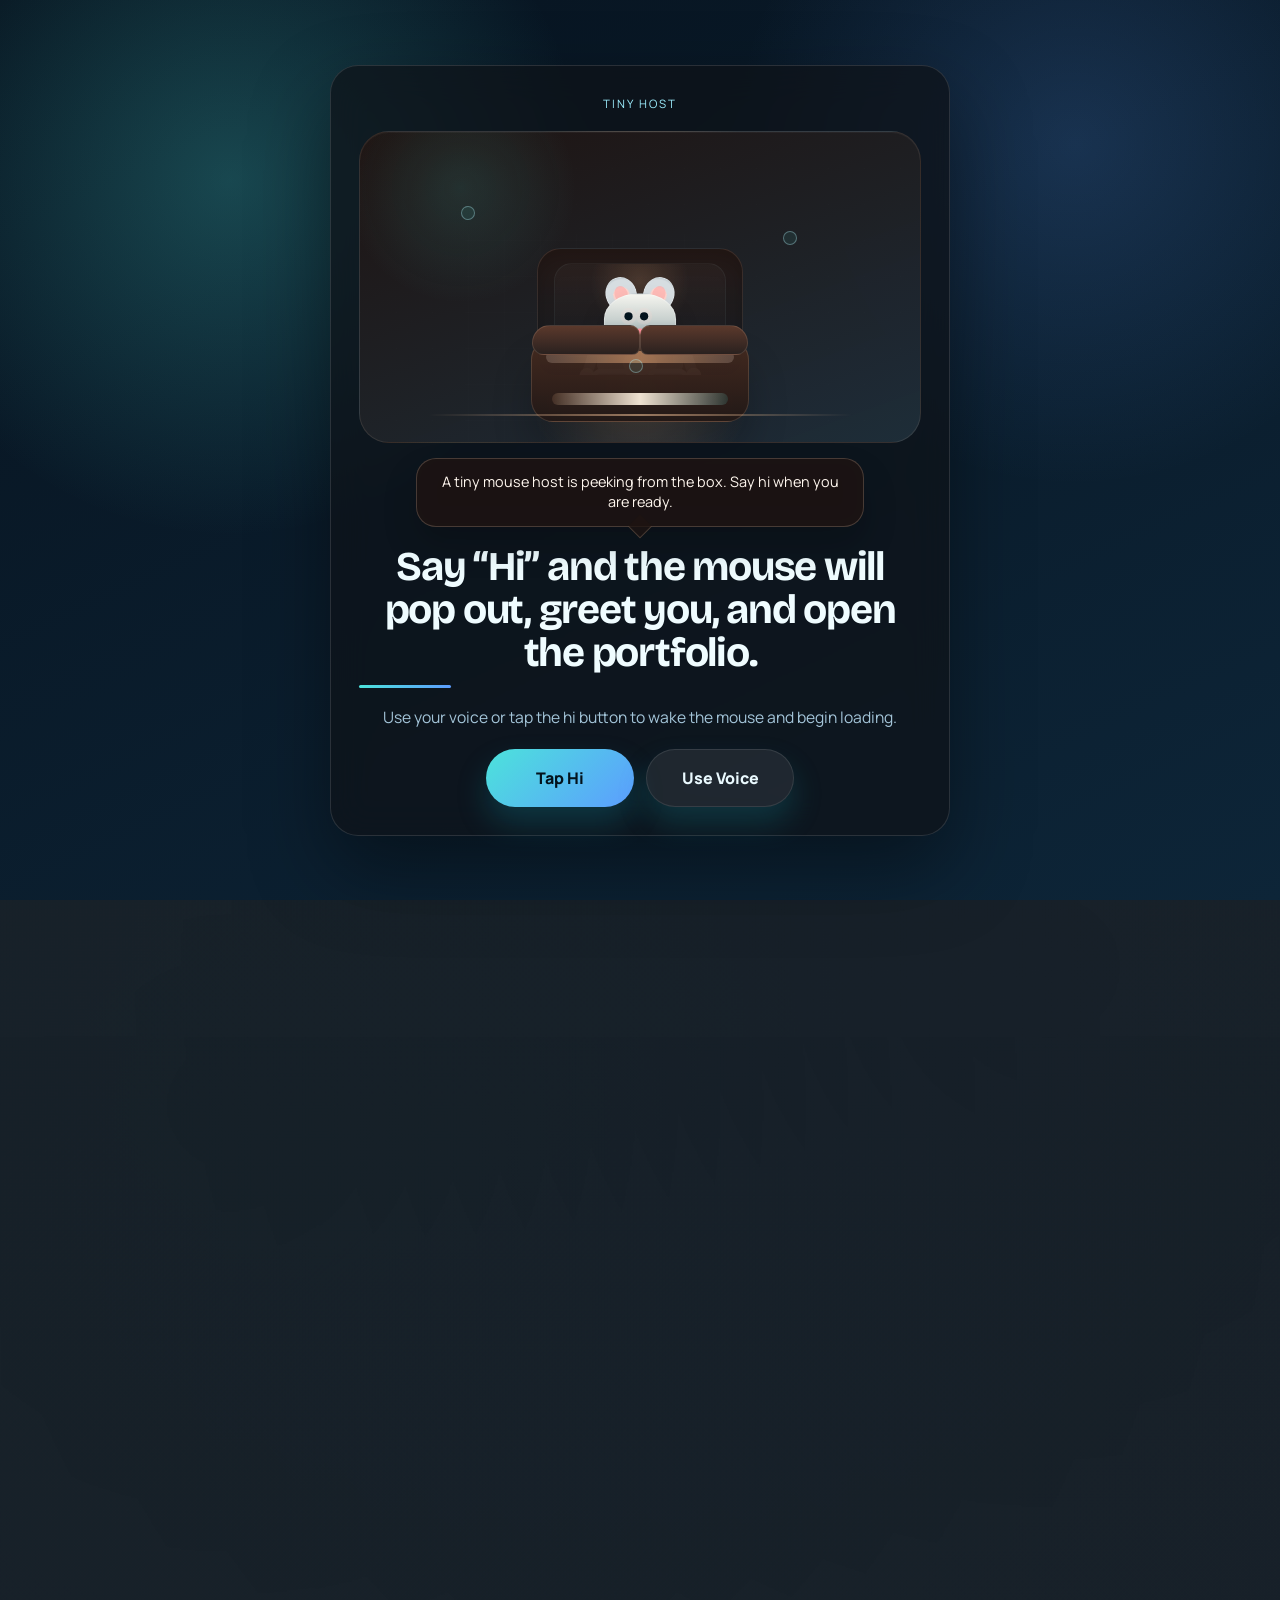
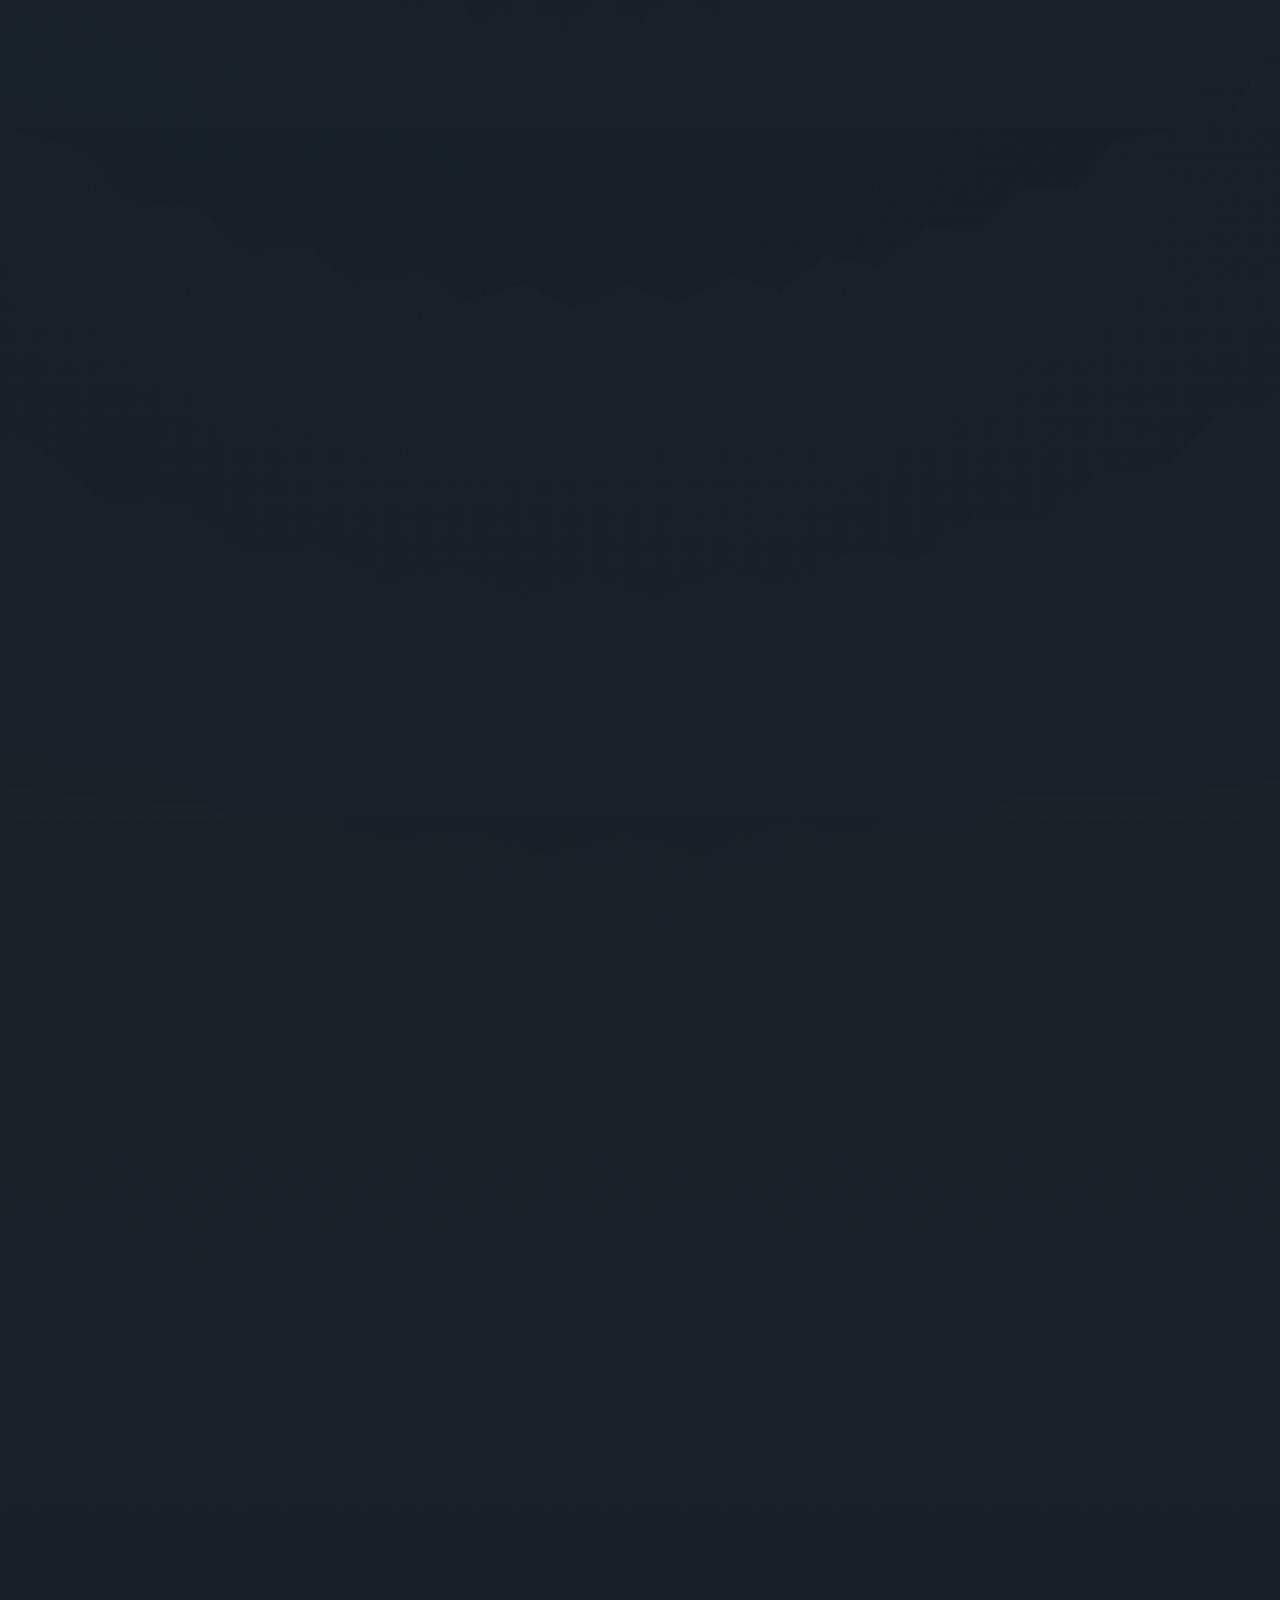
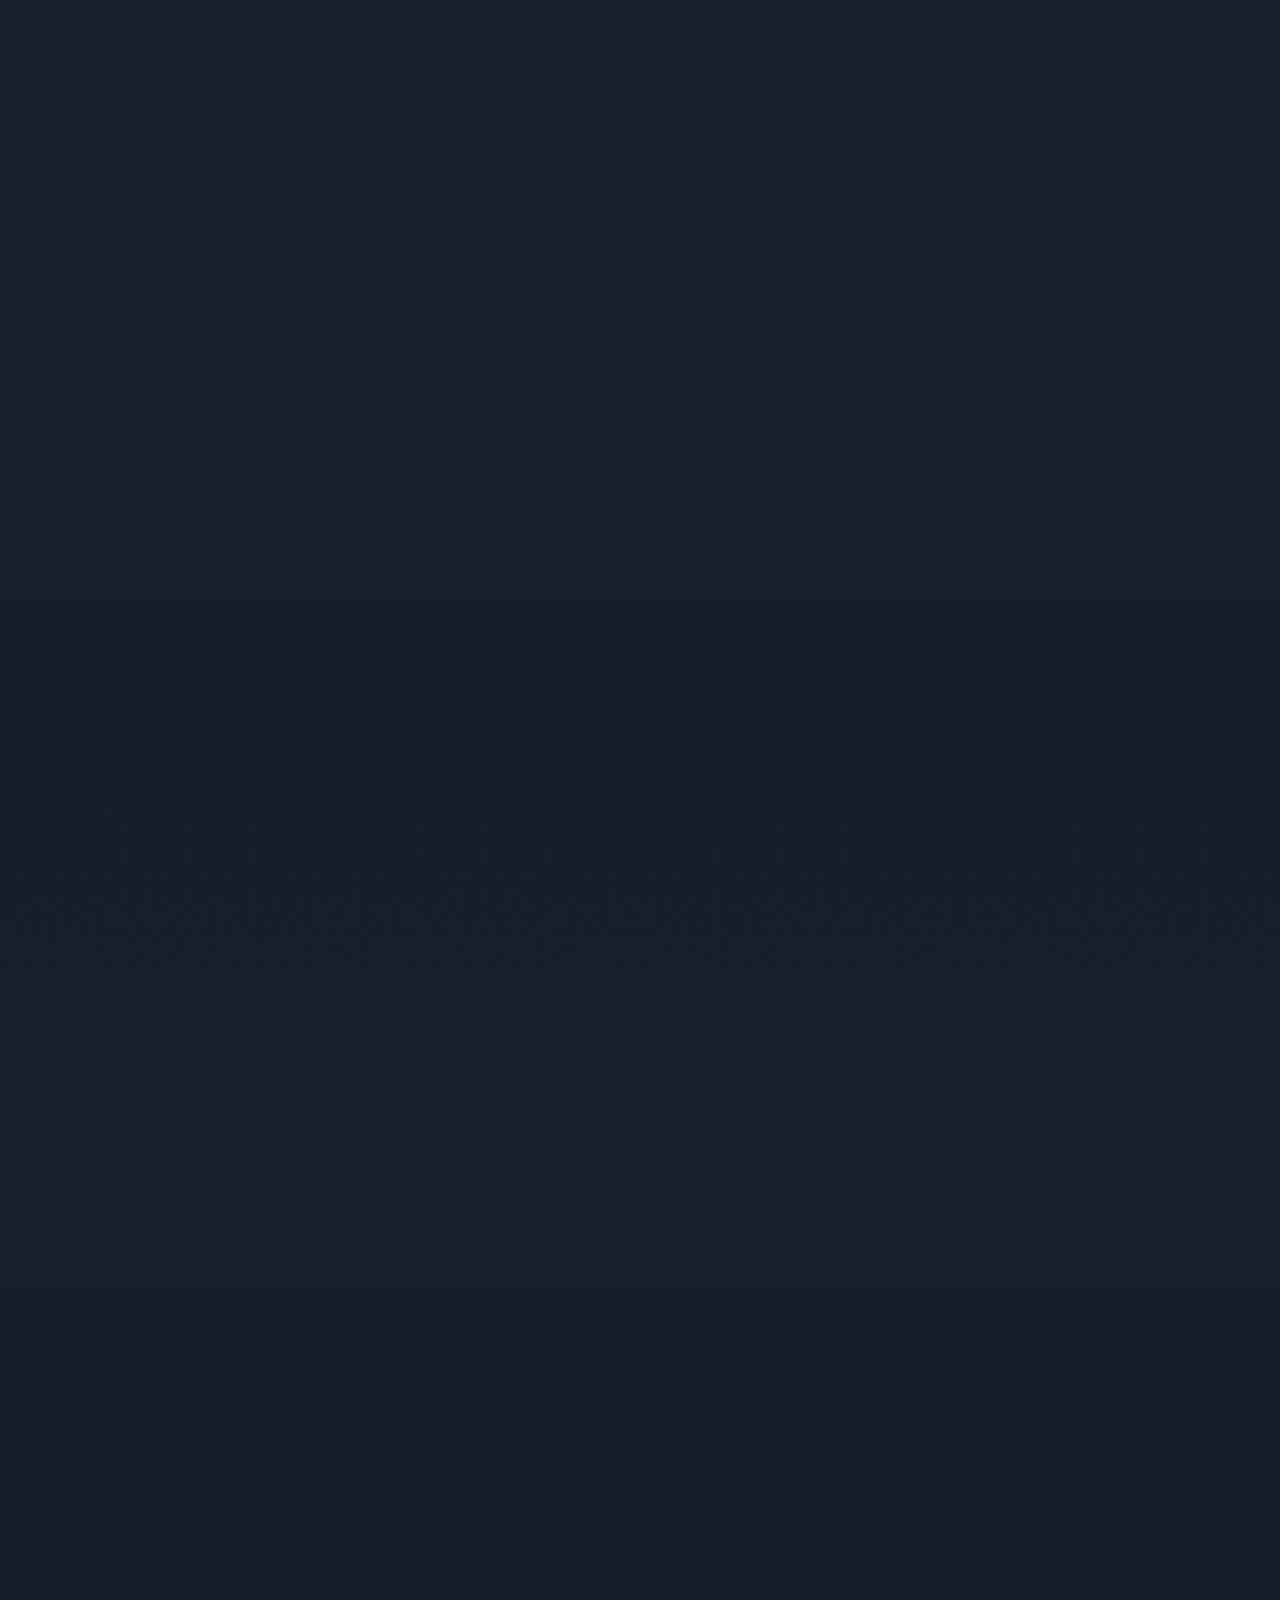
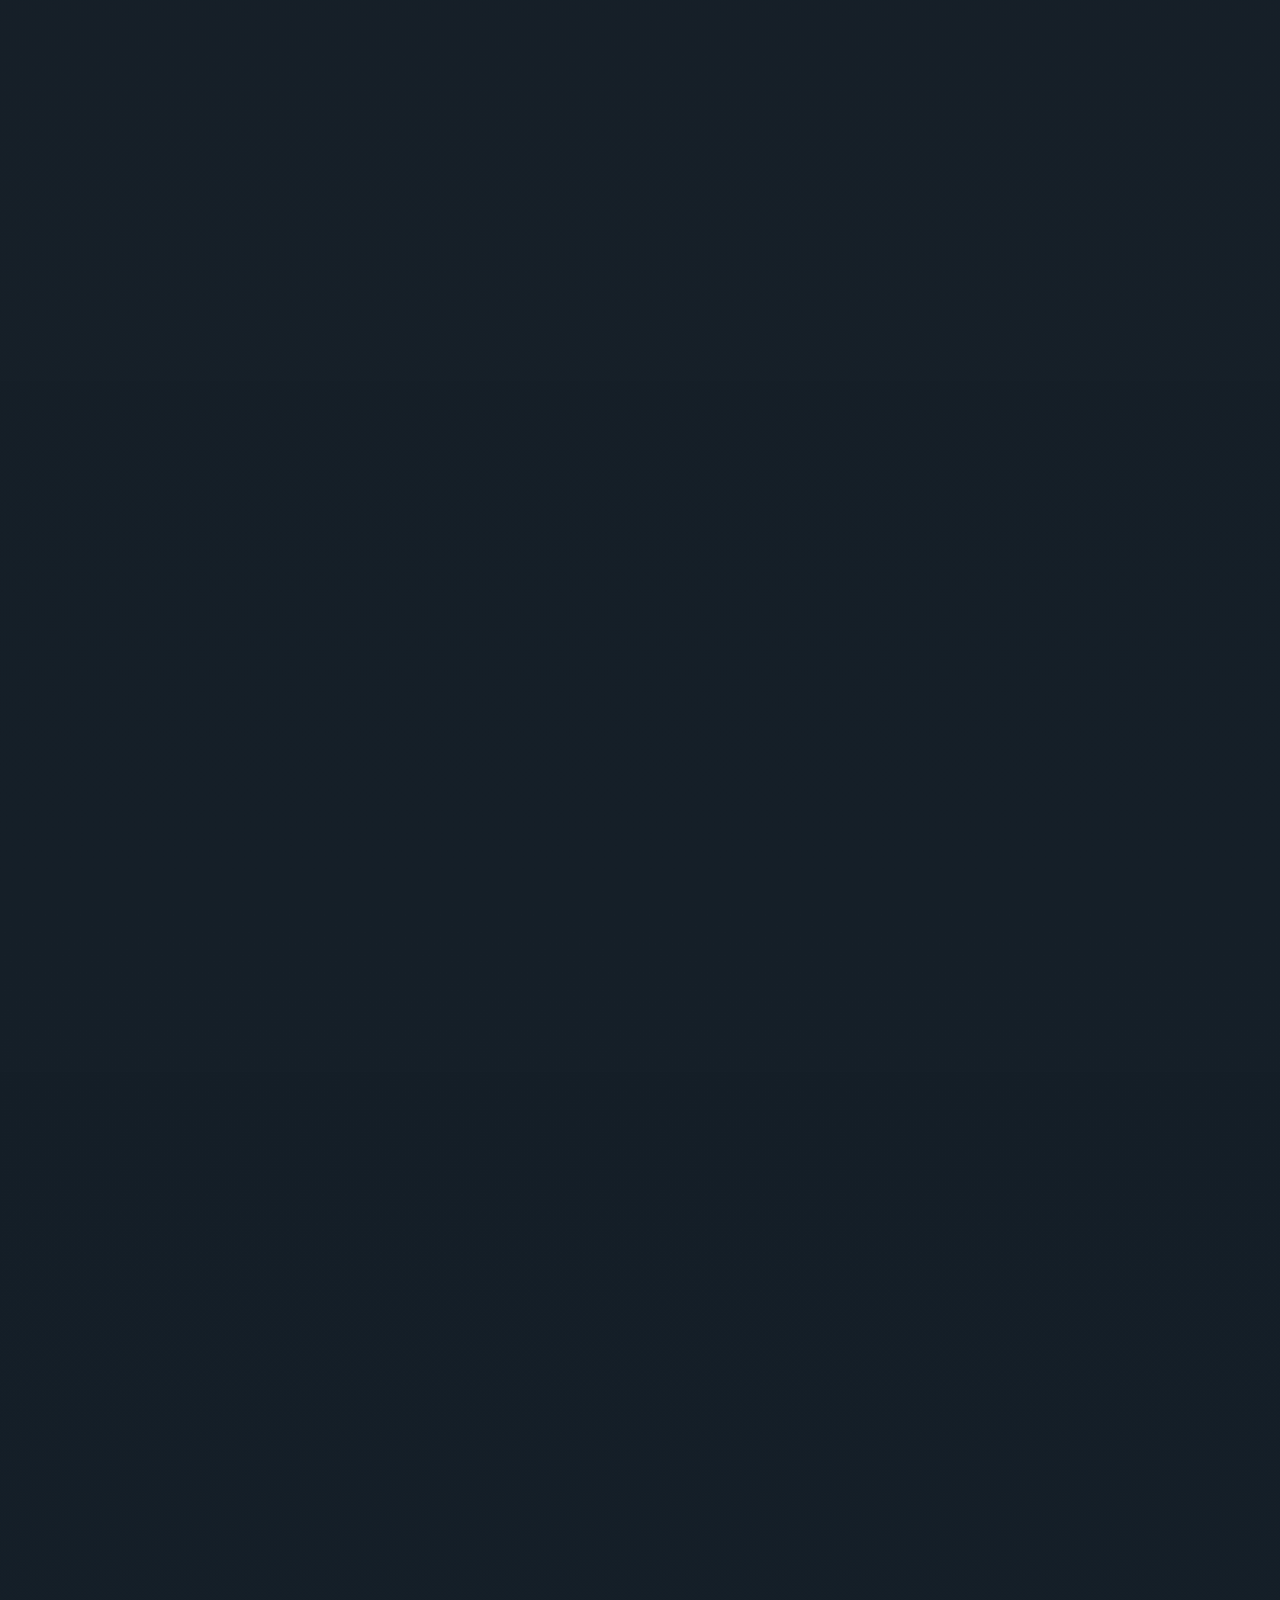
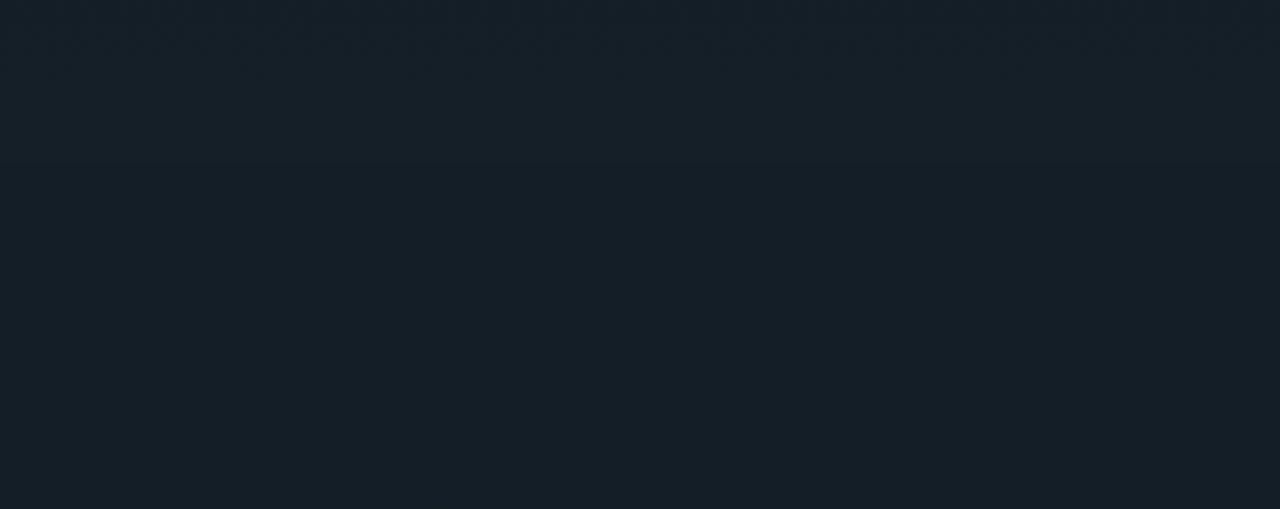
==== portfolio.html @ b8bcfdf9 "Initial portfolio commit" ====
<!DOCTYPE html>
<html lang="en">
<head>
    <meta charset="UTF-8">
    <meta name="viewport" content="width=device-width, initial-scale=1.0">
    <title>Dixit Jami | Data Analyst Portfolio</title>
    <link rel="preconnect" href="https://fonts.googleapis.com">
    <link rel="preconnect" href="https://fonts.gstatic.com" crossorigin>
    <link href="https://fonts.googleapis.com/css2?family=Bricolage+Grotesque:wght@500;600;700&family=Manrope:wght@400;500;600;700;800&display=swap" rel="stylesheet">
    <link rel="stylesheet" href="./portfolio.css">
</head>
<body>
    <div class="intro-loader" aria-hidden="true">
        <div class="loader-core">
            <div class="loader-welcome" data-loader-welcome>
                <p class="loader-tag loader-tag-wake">Tiny Host</p>
                <div class="loader-bot-stage" aria-hidden="true">
                    <div class="loader-bot-roamer">
                        <div class="loader-bot-bay">
                            <div class="loader-bot-shadow"></div>
                            <div class="loader-bot">
                                <span class="loader-mouse-ear"></span>
                                <span class="loader-mouse-ear loader-mouse-ear-right"></span>
                                <span class="loader-mouse-tail"></span>
                                <span class="loader-bot-arm loader-bot-arm-left"></span>
                                <span class="loader-bot-arm loader-bot-arm-right"></span>
                                <div class="loader-bot-head">
                                    <span></span>
                                    <span></span>
                                    <i></i>
                                </div>
                                <div class="loader-bot-core">
                                    <i></i>
                                    <span></span>
                                </div>
                                <div class="loader-bot-base">
                                    <span></span>
                                    <span></span>
                                </div>
                            </div>
                        </div>
                        <div class="loader-bot-box">
                            <span class="loader-bot-box-panel panel-left"></span>
                            <span class="loader-bot-box-panel panel-right"></span>
                            <span class="loader-bot-box-core"></span>
                        </div>
                    </div>
                    <span class="loader-bot-ping ping-a"></span>
                    <span class="loader-bot-ping ping-b"></span>
                    <span class="loader-bot-ping ping-c"></span>
                </div>
                <p class="loader-bot-dialog" data-loader-dialog>A tiny mouse host is peeking from the box. Say hi when you are ready.</p>
                <h2 class="loader-welcome-title">Say &ldquo;Hi&rdquo; and the mouse will pop out, greet you, and open the portfolio.</h2>
                <p class="loader-status" data-loader-status>Use your voice or tap the hi button to wake the mouse and begin loading.</p>
                <div class="loader-actions">
                    <button class="loader-action loader-action-primary" type="button" data-loader-hi>Tap Hi</button>
                    <button class="loader-action loader-action-secondary" type="button" data-loader-listen>Use Voice</button>
                </div>
            </div>
            <div class="loader-progress" data-loader-progress aria-live="polite">
                <div class="loader-brand">
                    <div class="loader-logo" aria-hidden="true">
                        <svg viewBox="0 0 100 100" role="img">
                            <defs>
                                <linearGradient id="logoGradient" x1="0" x2="1" y1="0" y2="1">
                                    <stop offset="0%" stop-color="#ffb074"></stop>
                                    <stop offset="100%" stop-color="#ff6a1a"></stop>
                                </linearGradient>
                            </defs>
                            <circle cx="50" cy="50" r="44" fill="none" stroke="url(#logoGradient)" stroke-width="5"></circle>
                            <path d="M30 32h18c11 0 16 5 16 14 0 9-6 14-17 14h-7v14h-10z" fill="#fff4eb"></path>
                            <path d="M60 32h10v30c0 13-7 20-20 20-7 0-13-2-18-6l5-8c4 3 8 4 12 4 7 0 11-3 11-11z" fill="#ffe4d0"></path>
                        </svg>
                    </div>
                    <img src="ChatGPT Image May 5, 2026, 11_59_26 PM.png" alt="Dixit Kumar Jami profile" class="loader-avatar">
                </div>
                <p class="loader-tag">Loading Portfolio</p>
                <div class="loader-greeting-wrap">
                    <p class="loader-greeting" data-loader-greeting lang="en">Welcome</p>
                    <p class="loader-language" data-loader-language>English</p>
                </div>
                <h2>Dixit Kumar Jami</h2>
                <div class="loader-track">
                    <span></span>
                </div>
            </div>
        </div>
    </div>
    <div class="arrival-sequence" aria-hidden="true">
        <div class="arrival-veil veil-left"></div>
        <div class="arrival-veil veil-right"></div>
        <div class="arrival-beam"></div>
        <div class="arrival-ring arrival-ring-a"></div>
        <div class="arrival-ring arrival-ring-b"></div>
        <span class="arrival-tag arrival-tag-a">Signal</span>
        <span class="arrival-tag arrival-tag-b">Model</span>
        <span class="arrival-tag arrival-tag-c">Story</span>
    </div>
    <div class="page-bg" aria-hidden="true"></div>
    <div class="spark-layer" aria-hidden="true"></div>
    <aside class="section-progress" aria-label="Section progress">
        <a href="#home" data-section="home" data-label="Home" aria-label="Home section">Home</a>
        <a href="#about" data-section="about" data-label="About" aria-label="About section">About</a>
        <a href="#skills" data-section="skills" data-label="Skills" aria-label="Skills section">Skills</a>
        <a href="#education" data-section="education" data-label="Education" aria-label="Education section">Education</a>
        <a href="#projects" data-section="projects" data-label="Projects" aria-label="Projects section">Projects</a>
        <a href="#contact" data-section="contact" data-label="Contact" aria-label="Contact section">Contact</a>
    </aside>
    <nav class="hero-nav" aria-label="Portfolio sections">
        <a href="#about" data-nav-index="01">About Me</a>
        <a href="#education" data-nav-index="02">Education</a>
        <a href="#projects" data-nav-index="03">Projects</a>
        <a href="#contact" data-nav-index="04">Contact Me</a>
    </nav>

    <main>
        <div class="landing-shell">
            <header class="hero" id="home" data-track-section="home">
                <div class="hero-content">
                    <div class="hero-left">
                        <div class="hero-copy">
                            <p class="hero-hello">Hi, I&apos;m</p>
                            <h1 class="hero-name"><span>DIXIT</span> JAMI</h1>
                            <p class="hero-role">Aspiring Software Engineer | AI &amp; Data Enthusiast</p>
                            <p class="hero-subtitle">I build intelligent systems and scalable solutions that solve real-world problems.</p>
                            <div class="hero-cta">
                                <a class="btn btn-primary" href="#projects">
                                    <svg viewBox="0 0 24 24" aria-hidden="true">
                                        <path d="m8 16-4-4 4-4"></path>
                                        <path d="m16 8 4 4-4 4"></path>
                                        <path d="m14 4-4 16"></path>
                                    </svg>
                                    <span>View Projects</span>
                                </a>
                                <a class="btn btn-secondary" href="./Dixit-Kumar-Jami-CV.pdf" download="Dixit-Kumar-Jami-CV.pdf">
                                    <svg viewBox="0 0 24 24" aria-hidden="true">
                                        <path d="M12 3v12"></path>
                                        <path d="m7 10 5 5 5-5"></path>
                                        <path d="M4 21h16"></path>
                                    </svg>
                                    <span>Download Resume</span>
                                </a>
                                <a class="btn btn-secondary" href="./Dixit-Kumar-Jami-CV.pdf" target="_blank" rel="noopener noreferrer">
                                    <svg viewBox="0 0 24 24" aria-hidden="true">
                                        <path d="M2 12s3.5-7 10-7 10 7 10 7-3.5 7-10 7S2 12 2 12z"></path>
                                        <path d="M12 15a3 3 0 1 0 0-6 3 3 0 0 0 0 6z"></path>
                                    </svg>
                                    <span>View CV</span>
                                </a>
                            </div>
                        </div>
                        <div class="hero-contact-row" aria-label="Contact links">
                            <a href="https://github.com/Dixitjami" target="_blank" rel="noopener noreferrer">
                                <svg viewBox="0 0 24 24" aria-hidden="true">
                                    <path d="M9 19c-5 1.5-5-2.5-7-3m14 6v-3.9a3.4 3.4 0 0 0-.9-2.6c3-.3 6.1-1.5 6.1-6.7a5.3 5.3 0 0 0-1.4-3.7 4.9 4.9 0 0 0-.1-3.7s-1.1-.3-3.8 1.4a13.2 13.2 0 0 0-6.9 0C6.3.2 5.2.5 5.2.5a4.9 4.9 0 0 0-.1 3.7 5.3 5.3 0 0 0-1.4 3.7c0 5.2 3.1 6.4 6.1 6.7a3.4 3.4 0 0 0-.9 2.6V22"></path>
                                </svg>
                                <span>github.com/Dixitjami</span>
                            </a>
                            <a href="https://www.linkedin.com/in/dixit-jami/" target="_blank" rel="noopener noreferrer">
                                <svg viewBox="0 0 24 24" aria-hidden="true">
                                    <path d="M16 8a6 6 0 0 1 6 6v7h-4v-7a2 2 0 0 0-4 0v7h-4v-7a6 6 0 0 1 6-6z"></path>
                                    <path d="M2 9h4v12H2z"></path>
                                    <path d="M4 6a2 2 0 1 0 0-4 2 2 0 0 0 0 4z"></path>
                                </svg>
                                <span>linkedin.com/in/dixit-jami</span>
                            </a>
                            <a href="mailto:dixitjami@gmail.com">
                                <svg viewBox="0 0 24 24" aria-hidden="true">
                                    <path d="M4 4h16v16H4z"></path>
                                    <path d="m22 6-10 7L2 6"></path>
                                </svg>
                                <span>dixitjami@gmail.com</span>
                            </a>
                        </div>
                    </div>
                    <div class="hero-right">
                        <img src="ChatGPT Image May 5, 2026, 11_59_26 PM.png" alt="Dixit Jami">
                    </div>
                </div>
            </header>
        </div>

        <section id="about" class="card cinematic-section about-section" data-track-section="about">
            <div class="section-heading">
                <p class="section-kicker">Profile</p>
                <h2>About Me</h2>
            </div>
            <div class="about-cinematic-grid">
                <figure class="profile-stage tilt-3d" data-tilt-strength="7">
                    <div class="profile-halo" aria-hidden="true"></div>
                    <div class="profile-frame">
                        <img src="ChatGPT Image May 5, 2026, 11_59_26 PM.png" alt="Dixit Kumar Jami portrait" width="320" height="420">
                    </div>
                    <figcaption class="profile-caption">
                        <span>Data Analyst</span>
                        <span>Storytelling with Data</span>
                    </figcaption>
                </figure>
                <div class="about-stack">
                    <article class="about-spotlight">
                        <p class="about-lead">I like building analysis that feels useful in the real world, not just accurate on paper.</p>
                        <p>I work across data cleaning, exploratory analysis, dashboards, and machine learning with a focus on turning noisy information into confident decisions.</p>
                    </article>
                    <div class="about-panels">
                        <article class="about-panel">
                            <p class="about-panel-tag">How I Work</p>
                            <h3>From raw data to business clarity</h3>
                            <p>I enjoy full-cycle problem solving: understanding the question, preparing data, testing patterns, and presenting findings in a clear and practical way.</p>
                        </article>
                        <article class="about-panel">
                            <p class="about-panel-tag">Focus</p>
                            <h3>Insight, prediction, and presentation</h3>
                            <p>My strongest interest is in analytics projects where modeling and communication matter equally, especially when decisions depend on trust in the results.</p>
                        </article>
                    </div>
                    <div class="about-highlights">
                        <article>
                            <strong>5+</strong>
                            <span>Portfolio projects built around predictive and operational analytics</span>
                        </article>
                        <article>
                            <strong>Python + SQL</strong>
                            <span>Core stack for analysis, automation, and structured problem solving</span>
                        </article>
                        <article>
                            <strong>Business Ready</strong>
                            <span>Focused on presentations and outputs that stakeholders can actually use</span>
                        </article>
                    </div>
                    <div class="social-links">
                        <a href="https://www.linkedin.com/in/dixit-jami/" target="_blank" rel="noopener noreferrer">LinkedIn</a>
                        <a href="https://github.com/Dixitjami" target="_blank" rel="noopener noreferrer">GitHub</a>
                    </div>
                </div>
            </div>
        </section>

        <section id="skills" class="card cinematic-section skills-section" data-track-section="skills">
            <div class="section-heading">
                <p class="section-kicker">Capabilities</p>
                <h2>Core Skills</h2>
            </div>
            <p class="section-intro">Three different views of the same strength set: technical tools, workflow thinking, and delivery mindset.</p>
            <div class="skills-showcase">
                <article class="skill-lens skill-radar">
                    <div class="skill-lens-head">
                        <p class="skill-tag">Technical Lens</p>
                        <h3>Tools I Build With</h3>
                    </div>
                    <ul class="skills-list">
                        <li style="--skill-level: 88%"><span>Python</span><strong>88%</strong></li>
                        <li style="--skill-level: 82%"><span>SQL</span><strong>82%</strong></li>
                        <li style="--skill-level: 76%"><span>Java</span><strong>76%</strong></li>
                        <li style="--skill-level: 72%"><span>C Programming</span><strong>72%</strong></li>
                    </ul>
                </article>
                <article class="skill-lens skill-track">
                    <div class="skill-lens-head">
                        <p class="skill-tag">Analytics Lens</p>
                        <h3>Workflow I Follow</h3>
                    </div>
                    <div class="skill-track-list">
                        <span style="--skill-level: 86%"><b>Data Cleaning</b><strong>86%</strong></span>
                        <span style="--skill-level: 84%"><b>EDA</b><strong>84%</strong></span>
                        <span style="--skill-level: 80%"><b>Visualization</b><strong>80%</strong></span>
                        <span style="--skill-level: 78%"><b>Feature Engineering</b><strong>78%</strong></span>
                        <span style="--skill-level: 75%"><b>Model Evaluation</b><strong>75%</strong></span>
                    </div>
                </article>
                <article class="skill-lens skill-meter">
                    <div class="skill-lens-head">
                        <p class="skill-tag">Impact Lens</p>
                        <h3>What I Bring to Projects</h3>
                    </div>
                    <div class="meter-list">
                        <div>
                            <span>Data Storytelling <strong>88%</strong></span>
                            <b style="width: 88%"></b>
                        </div>
                        <div>
                            <span>Predictive Thinking <strong>82%</strong></span>
                            <b style="width: 82%"></b>
                        </div>
                        <div>
                            <span>Business Insight <strong>84%</strong></span>
                            <b style="width: 84%"></b>
                        </div>
                    </div>
                </article>
            </div>
        </section>

        <section id="education" class="card cinematic-section education-section" data-track-section="education">
            <div class="section-heading">
                <p class="section-kicker">Academic Journey</p>
                <h2>Education</h2>
            </div>
            <p class="section-intro">A computer science foundation that now powers hands-on analytics, machine learning, and decision-focused project work.</p>
            <div class="education-layout">
                <article class="education-spotlight">
                    <p class="education-tag">Degree</p>
                    <h3>Bachelor of Science</h3>
                    <p class="education-degree">Computer Science &amp; Engineering</p>
                    <p class="education-school">Lovely Professional University</p>
                    <div class="education-badges">
                        <span>Expected Graduation 2027</span>
                        <span>Undergraduate student</span>
                        <span>Programming + analytics foundation</span>
                    </div>
                </article>
                <div class="education-track">
                    <article class="education-timeline-item">
                        <span class="education-year">2027</span>
                        <div>
                            <p class="education-item-tag">Milestone</p>
                            <h3>Undergraduate studies in progress</h3>
                            <p>Building a strong technical base in structured problem solving, data analysis, and applied machine learning while completing my degree.</p>
                        </div>
                    </article>
                    <div class="education-detail-grid">
                        <article class="education-detail-card">
                            <p class="education-item-tag">Strengths Built</p>
                            <ul>
                                <li>Programming and analytical thinking</li>
                                <li>Data-driven problem solving</li>
                                <li>Clear communication of technical work</li>
                            </ul>
                        </article>
                        <article class="education-detail-card">
                            <p class="education-item-tag">Connected To My Work</p>
                            <p>This foundation now supports case studies in rainfall prediction, customer purchase modeling, and delivery analytics.</p>
                            <a class="education-link" href="#projects">See featured projects</a>
                        </article>
                    </div>
                </div>
            </div>
        </section>

        <section id="projects" class="card cinematic-section projects-section" data-track-section="projects">
            <div class="section-heading">
                <p class="section-kicker">Featured Work</p>
                <h2>Projects</h2>
            </div>
            <p class="section-intro">Selected case studies that combine exploration, predictive modeling, NLP, unsupervised learning, and business-oriented storytelling.</p>
            <div class="projects-metrics">
                <article>
                    <strong>5</strong>
                    <span>Recent analytics and machine learning projects</span>
                </article>
                <article>
                    <strong>87%</strong>
                    <span>Rainfall model accuracy achieved</span>
                </article>
                <article>
                    <strong>18-22%</strong>
                    <span>Delivery prediction improvement</span>
                </article>
                <article>
                    <strong>Streamlit</strong>
                    <span>Interactive NLP and traffic intelligence apps</span>
                </article>
            </div>
            <article class="projects-chart-panel projects-immersive-showcase">
                <div class="projects-showcase-copy">
                    <p class="project-tag">3D Portfolio View</p>
                    <h3>Explore the portfolio like a floating analytics deck.</h3>
                    <p class="project-copy">This 3D stage brings all five portfolio projects into one cinematic view so each case study is easier to identify before opening the details.</p>
                    <div class="projects-showcase-actions">
                        <button class="showcase-nav" type="button" data-showcase-prev aria-label="Show previous project">Previous</button>
                        <button class="showcase-nav" type="button" data-showcase-next aria-label="Show next project">Next</button>
                    </div>
                </div>
                <div class="projects-showcase-stage" data-showcase-stage tabindex="0" aria-label="Interactive 3D portfolio showcase">
                    <span class="showcase-orbit orbit-one" aria-hidden="true"></span>
                    <span class="showcase-orbit orbit-two" aria-hidden="true"></span>
                    <span class="showcase-beacon beacon-one" aria-hidden="true"></span>
                    <span class="showcase-beacon beacon-two" aria-hidden="true"></span>
                    <div class="showcase-core">
                        <span class="showcase-core-tag">Live Showcase</span>
                        <strong>3D Case Orbit</strong>
                        <small>Hover or use the controls</small>
                    </div>
                    <div class="showcase-stack" data-showcase-stack>
                        <article class="showcase-card" data-showcase-card>
                            <span class="showcase-card-index">01</span>
                            <p class="project-tag">Machine Learning</p>
                            <h4>Rainfall Prediction with ML</h4>
                            <p>Forecasted next-day rainfall with strong climate-feature signals and 87% accuracy.</p>
                            <div class="showcase-meta">
                                <span>Python</span>
                                <span>Forecasting</span>
                                <span>Classification</span>
                            </div>
                            <a class="project-link" href="./project-rainfall.html">Open Case Study</a>
                        </article>
                        <article class="showcase-card" data-showcase-card>
                            <span class="showcase-card-index">02</span>
                            <p class="project-tag">Operations Analytics</p>
                            <h4>Food Delivery Performance Analysis</h4>
                            <p>Analyzed weather, traffic, and location patterns to improve delivery-time prediction by 18-22%.</p>
                            <div class="showcase-meta">
                                <span>EDA</span>
                                <span>Optimization</span>
                                <span>Operations</span>
                            </div>
                            <a class="project-link" href="./project-delivery.html">Explore Details</a>
                        </article>
                        <article class="showcase-card" data-showcase-card>
                            <span class="showcase-card-index">03</span>
                            <p class="project-tag">Customer Analytics</p>
                            <h4>Product Purchase Prediction</h4>
                            <p>Estimated purchase intent from behavioral and demographic data with near 90% predictive performance.</p>
                            <div class="showcase-meta">
                                <span>Prediction</span>
                                <span>Segmentation</span>
                                <span>SQL</span>
                            </div>
                            <a class="project-link" href="./project-purchase.html">Read More</a>
                        </article>
                        <article class="showcase-card" data-showcase-card>
                            <span class="showcase-card-index">04</span>
                            <p class="project-tag">NLP + Streamlit</p>
                            <h4>Intent Behind Silence Predictor</h4>
                            <p>Predicted the likely intent behind delayed replies using text, delay time, TF-IDF features, and probability scores.</p>
                            <div class="showcase-meta">
                                <span>Streamlit</span>
                                <span>TF-IDF</span>
                                <span>Scikit-learn</span>
                            </div>
                            <a class="project-link" href="./project-silence.html">Open Case Study</a>
                        </article>
                        <article class="showcase-card" data-showcase-card>
                            <span class="showcase-card-index">05</span>
                            <p class="project-tag">Unsupervised Learning</p>
                            <h4>NYC Traffic Intelligence</h4>
                            <p>Discovered congestion patterns across NYC taxi zones with clustering, map filters, KPIs, and dashboard diagnostics.</p>
                            <div class="showcase-meta">
                                <span>K-Means</span>
                                <span>DBSCAN</span>
                                <span>Streamlit</span>
                            </div>
                            <a class="project-link" href="./project-traffic.html">Open Case Study</a>
                        </article>
                    </div>
                    <div class="showcase-dots" role="tablist" aria-label="Select portfolio project">
                        <button class="showcase-dot" type="button" data-showcase-dot="0" aria-label="Show rainfall prediction case"></button>
                        <button class="showcase-dot" type="button" data-showcase-dot="1" aria-label="Show food delivery analysis case"></button>
                        <button class="showcase-dot" type="button" data-showcase-dot="2" aria-label="Show purchase prediction case"></button>
                        <button class="showcase-dot" type="button" data-showcase-dot="3" aria-label="Show intent behind silence predictor case"></button>
                        <button class="showcase-dot" type="button" data-showcase-dot="4" aria-label="Show NYC traffic intelligence case"></button>
                    </div>
                </div>
            </article>
            <div class="projects-gallery-header">
                <p class="project-tag">Recent Project Gallery</p>
                <h3>Project previews with clear outcomes</h3>
                <p>Each card gives a quick visual idea of the problem, the method, and what the project achieved.</p>
            </div>
            <div class="projects-mosaic">
                <article class="project project-poster">
                    <span class="project-index" aria-hidden="true">01</span>
                    <div class="project-visual project-visual-rainfall" aria-label="Rainfall prediction dashboard preview">
                        <div class="visual-topline">
                            <span>Rainfall ML</span>
                            <strong>87%</strong>
                        </div>
                        <div class="rain-cloud" aria-hidden="true">
                            <span></span>
                            <i></i>
                            <i></i>
                            <i></i>
                        </div>
                        <div class="visual-chart visual-chart-line" aria-hidden="true">
                            <span></span>
                            <span></span>
                            <span></span>
                            <span></span>
                        </div>
                    </div>
                    <div class="project-layer">
                        <div class="project-head">
                            <p class="project-tag">Machine Learning</p>
                            <p class="project-stat-label">Accuracy 87%</p>
                        </div>
                        <h3>Rainfall Prediction with ML</h3>
                        <p class="project-copy">A predictive weather model focused on forecasting next-day rainfall and highlighting the strongest climate patterns.</p>
                        <div class="project-footer">
                            <div class="project-meta">
                                <span>Python</span>
                                <span>Forecasting</span>
                                <span>Classification</span>
                            </div>
                            <a class="project-link" href="./project-rainfall.html">Open Case Study</a>
                        </div>
                    </div>
                </article>
                <article class="project project-wide">
                    <span class="project-index" aria-hidden="true">02</span>
                    <div class="project-visual project-visual-delivery" aria-label="Food delivery operations dashboard preview">
                        <div class="visual-topline">
                            <span>Delivery Time</span>
                            <strong>18-22%</strong>
                        </div>
                        <div class="delivery-route" aria-hidden="true">
                            <span></span>
                            <span></span>
                            <span></span>
                        </div>
                        <div class="visual-bars" aria-hidden="true">
                            <span style="height: 42%"></span>
                            <span style="height: 68%"></span>
                            <span style="height: 52%"></span>
                            <span style="height: 86%"></span>
                        </div>
                    </div>
                    <div class="project-layer">
                        <div class="project-head">
                            <p class="project-tag">Operations Analytics</p>
                            <p class="project-stat-label">Lift 18-22%</p>
                        </div>
                        <h3>Food Delivery Performance Analysis</h3>
                        <p class="project-copy">An operations-focused study of delivery delays using weather, traffic, and location-based patterns to improve efficiency.</p>
                        <div class="project-footer">
                            <div class="project-meta">
                                <span>EDA</span>
                                <span>Optimization</span>
                                <span>Operations</span>
                            </div>
                            <a class="project-link" href="./project-delivery.html">Explore Details</a>
                        </div>
                    </div>
                </article>
                <article class="project project-compact">
                    <span class="project-index" aria-hidden="true">03</span>
                    <div class="project-visual project-visual-purchase" aria-label="Product purchase prediction dashboard preview">
                        <div class="visual-topline">
                            <span>Purchase Intent</span>
                            <strong>90%</strong>
                        </div>
                        <div class="purchase-funnel" aria-hidden="true">
                            <span></span>
                            <span></span>
                            <span></span>
                        </div>
                        <div class="visual-customer-dots" aria-hidden="true">
                            <i></i>
                            <i></i>
                            <i></i>
                            <i></i>
                            <i></i>
                        </div>
                    </div>
                    <div class="project-layer">
                        <div class="project-head">
                            <p class="project-tag">Customer Analytics</p>
                            <p class="project-stat-label">Near 90%</p>
                        </div>
                        <h3>Product Purchase Prediction</h3>
                        <p class="project-copy">A classification model designed to estimate purchase intent and support targeted campaigns.</p>
                        <div class="project-footer">
                            <div class="project-meta">
                                <span>Prediction</span>
                                <span>Segmentation</span>
                                <span>SQL</span>
                            </div>
                            <a class="project-link" href="./project-purchase.html">Read More</a>
                        </div>
                    </div>
                </article>
                <article class="project project-nlp">
                    <span class="project-index" aria-hidden="true">04</span>
                    <div class="project-visual project-visual-nlp" aria-label="Intent Behind Silence Predictor app preview">
                        <div class="visual-topline">
                            <span>NLP Intent App</span>
                            <strong>4 Classes</strong>
                        </div>
                        <div class="nlp-message-card" aria-hidden="true">
                            <span>Message + reply delay</span>
                            <strong>Ignoring</strong>
                            <i></i>
                        </div>
                        <div class="nlp-probability-bars" aria-hidden="true">
                            <span style="width: 82%"></span>
                            <span style="width: 64%"></span>
                            <span style="width: 38%"></span>
                            <span style="width: 24%"></span>
                        </div>
                    </div>
                    <div class="project-layer">
                        <div class="project-head">
                            <p class="project-tag">NLP + Streamlit</p>
                            <p class="project-stat-label">TF-IDF + Logistic Regression</p>
                        </div>
                        <h3>Intent Behind Silence Predictor</h3>
                        <p class="project-copy">A Streamlit NLP app that predicts the likely intent behind delayed message replies using message text, delay time, TF-IDF features, a trained classifier, and probability visualization.</p>
                        <div class="project-footer">
                            <div class="project-meta">
                                <span>Streamlit</span>
                                <span>Scikit-learn</span>
                                <span>TF-IDF</span>
                                <span>Joblib</span>
                            </div>
                            <a class="project-link" href="./project-silence.html">Open Case Study</a>
                        </div>
                    </div>
                </article>
                <article class="project project-traffic">
                    <span class="project-index" aria-hidden="true">05</span>
                    <div class="project-visual project-visual-traffic" aria-label="NYC Traffic Intelligence dashboard preview">
                        <div class="visual-topline">
                            <span>NYC Traffic Intelligence</span>
                            <strong>263 Zones</strong>
                        </div>
                        <div class="traffic-map-grid" aria-hidden="true">
                            <span></span>
                            <span></span>
                            <span></span>
                            <span></span>
                            <span></span>
                        </div>
                        <div class="traffic-kpi-strip" aria-hidden="true">
                            <i>Speed</i>
                            <i>Density</i>
                            <i>Clusters</i>
                        </div>
                    </div>
                    <div class="project-layer">
                        <div class="project-head">
                            <p class="project-tag">Unsupervised Learning</p>
                            <p class="project-stat-label">K-Means + DBSCAN</p>
                        </div>
                        <h3>NYC Traffic Intelligence</h3>
                        <p class="project-copy">An unsupervised-learning system that mines six months of NYC Yellow Taxi records, discovers congestion patterns with K-Means, adds optional DBSCAN hotspot analysis, and presents insights through a Streamlit dashboard with maps, filters, KPIs, diagnostics, and raw-data views.</p>
                        <div class="project-footer">
                            <div class="project-meta">
                                <span>Python</span>
                                <span>Streamlit</span>
                                <span>Pydeck</span>
                                <span>Plotly</span>
                                <span>Docker</span>
                                <span>Pytest</span>
                            </div>
                            <a class="project-link" href="./project-traffic.html">Open Case Study</a>
                        </div>
                    </div>
                </article>
            </div>
        </section>

        <section id="contact" class="card cinematic-section contact-section" data-track-section="contact">
            <div class="section-heading">
                <p class="section-kicker">Let&apos;s Connect</p>
                <h2>Contact Me</h2>
            </div>
            <p class="section-intro">If you have a role, freelance brief, or analytics problem to solve, I&apos;d love to hear about it.</p>
            <div class="contact-layout">
                <div class="contact-copy">
                    <p class="contact-lead">I&apos;m open to analyst opportunities, internships, and collaborations around dashboards, predictive modeling, and data storytelling.</p>
                    <div class="contact-cards">
                        <a class="contact-card" href="mailto:dixitjami@gmail.com">
                            <span class="contact-card-label">Email</span>
                            <strong>dixitjami@gmail.com</strong>
                            <span>Best for detailed conversations</span>
                        </a>
                        <a class="contact-card" href="tel:+917848905280">
                            <span class="contact-card-label">Phone</span>
                            <strong>+91 78489 05280</strong>
                            <span>Available for quick follow-up</span>
                        </a>
                        <a class="contact-card" href="https://www.linkedin.com/in/dixit-jami/" target="_blank" rel="noopener noreferrer">
                            <span class="contact-card-label">LinkedIn</span>
                            <strong>Professional profile</strong>
                            <span>Reach out for roles and networking</span>
                        </a>
                        <a class="contact-card" href="https://github.com/Dixitjami" target="_blank" rel="noopener noreferrer">
                            <span class="contact-card-label">GitHub</span>
                            <strong>Project repository</strong>
                            <span>Browse code and portfolio work</span>
                        </a>
                    </div>
                </div>
                <form class="contact-form" id="contact-form">
                    <div class="contact-form-grid">
                        <div class="contact-field">
                            <label for="name">Name</label>
                            <input type="text" id="name" placeholder="Enter your name" required>
                        </div>
                        <div class="contact-field">
                            <label for="email">Email</label>
                            <input type="email" id="email" placeholder="Enter your email" required>
                        </div>
                    </div>
                    <div class="contact-field">
                        <label for="message">Message</label>
                        <textarea id="message" rows="6" placeholder="Tell me about the role, project, or idea you want to discuss" required></textarea>
                    </div>
                    <button type="submit">Open Email Draft</button>
                </form>
            </div>
            <p class="contact-note" data-contact-status>Best for a quick response: email or LinkedIn.</p>
        </section>
    </main>

    <footer>
        <p>&copy; 2026 Dixit Kumar Jami | All Rights Reserved</p>
    </footer>
    <script src="./portfolio.js"></script>
</body>
</html>
---- portfolio.css ----
:root {
    --bg-deep: #04101a;
    --bg-mid: #0a2030;
    --surface: #0c1927;
    --surface-soft: #102334;
    --surface-muted: #14314a;
    --ink: #e8f7ff;
    --ink-soft: #95b2c6;
    --hero-text: #f2fbff;
    --hero-muted: #b4d0e0;
    --line: rgba(156, 205, 232, 0.12);
    --line-soft: rgba(228, 249, 255, 0.12);
    --accent: #4ce3db;
    --accent-deep: #1697a3;
    --teal: #5c9dff;
    --shell-width: min(1520px, calc(100vw - 2.4rem));
    --shadow-lg: 0 34px 80px rgba(0, 0, 0, 0.42);
    --shadow-md: 0 22px 42px rgba(0, 0, 0, 0.28);
    --shadow-sm: 0 14px 24px rgba(0, 0, 0, 0.18);
    --hero-photo: url("ChatGPT Image May 5, 2026, 11_59_26 PM.png");
}

* {
    box-sizing: border-box;
    margin: 0;
    padding: 0;
}

html {
    scroll-behavior: smooth;
}

body {
    min-height: 100vh;
    overflow-x: hidden;
    font-family: "Manrope", sans-serif;
    color: var(--ink);
    line-height: 1.65;
    background:
        radial-gradient(circle at 12% 16%, rgba(255, 255, 255, 0.16), transparent 24%),
        radial-gradient(circle at 84% 12%, rgba(56, 110, 219, 0.12), transparent 20%),
        linear-gradient(135deg, #6f87ac 0%, #6f86a9 44%, #8798bd 100%);
}

body::after {
    content: "";
    position: fixed;
    inset: 0;
    z-index: -3;
    background:
        radial-gradient(circle at 50% 18%, rgba(76, 227, 219, 0.08), transparent 18%),
        radial-gradient(circle at 50% 100%, rgba(5, 11, 18, 0.62), transparent 42%);
    pointer-events: none;
}

body::before {
    content: "";
    position: fixed;
    inset: 0;
    z-index: -2;
    background:
        linear-gradient(rgba(255, 255, 255, 0.025) 1px, transparent 1px),
        linear-gradient(90deg, rgba(255, 255, 255, 0.025) 1px, transparent 1px);
    background-size: 58px 58px;
    opacity: 0.28;
    pointer-events: none;
}

h1,
h2,
h3 {
    font-family: "Bricolage Grotesque", sans-serif;
    letter-spacing: -0.03em;
}

a {
    color: inherit;
}

p {
    color: var(--ink-soft);
}

body.loading {
    overflow: hidden;
}

body.loading main,
body.loading footer,
body.loading .section-progress,
body.loading .hero-nav {
    opacity: 0;
    pointer-events: none;
}

body.ready footer {
    animation: pageReveal 700ms ease 980ms both;
}

.intro-loader {
    position: fixed;
    inset: 0;
    z-index: 30;
    display: grid;
    place-items: center;
    background:
        radial-gradient(circle at 18% 20%, rgba(76, 227, 219, 0.24), transparent 28%),
        radial-gradient(circle at 84% 16%, rgba(92, 157, 255, 0.18), transparent 26%),
        linear-gradient(155deg, #07131f, #0d2538);
    transition: opacity 480ms ease, visibility 480ms ease;
}

.intro-loader.hidden {
    opacity: 0;
    visibility: hidden;
}

.arrival-sequence {
    position: fixed;
    inset: 0;
    z-index: 24;
    overflow: hidden;
    pointer-events: none;
    opacity: 0;
    visibility: hidden;
}

body.arrival-active .arrival-sequence {
    opacity: 1;
    visibility: visible;
}

body.arrival-active .veil-left {
    animation: revealBladeLeft 1380ms cubic-bezier(0.16, 1, 0.3, 1) both;
}

body.arrival-active .veil-right {
    animation: revealBladeRight 1380ms cubic-bezier(0.16, 1, 0.3, 1) both;
}

body.arrival-active .arrival-beam {
    animation: arrivalBeam 1320ms cubic-bezier(0.16, 1, 0.3, 1) 60ms both;
}

body.arrival-active .arrival-ring-a {
    animation: ringExpand 1460ms cubic-bezier(0.16, 1, 0.3, 1) 80ms both;
}

body.arrival-active .arrival-ring-b {
    animation: ringExpand 1180ms cubic-bezier(0.16, 1, 0.3, 1) 180ms both;
}

body.arrival-active .arrival-tag-a {
    animation: arrivalTag 980ms ease 240ms both;
}

body.arrival-active .arrival-tag-b {
    animation: arrivalTag 980ms ease 360ms both;
}

body.arrival-active .arrival-tag-c {
    animation: arrivalTag 980ms ease 520ms both;
}

.arrival-veil,
.arrival-beam,
.arrival-ring,
.arrival-tag {
    position: absolute;
}

.arrival-veil {
    top: -8%;
    bottom: -8%;
    width: 54%;
    background:
        radial-gradient(circle at 62% 46%, rgba(76, 227, 219, 0.18), transparent 28%),
        linear-gradient(180deg, rgba(2, 11, 18, 0.98), rgba(5, 18, 28, 0.94));
}

.veil-left {
    left: -4%;
    clip-path: polygon(0 0, 100% 0, 82% 100%, 0 100%);
}

.veil-right {
    right: -4%;
    clip-path: polygon(18% 0, 100% 0, 100% 100%, 0 100%);
}

.arrival-beam {
    left: 50%;
    top: -16%;
    width: min(30vw, 320px);
    height: 132%;
    background:
        linear-gradient(
            180deg,
            transparent 0%,
            rgba(76, 227, 219, 0.08) 14%,
            rgba(208, 248, 255, 0.72) 48%,
            rgba(92, 157, 255, 0.16) 82%,
            transparent 100%
        );
    filter: blur(18px);
    mix-blend-mode: screen;
    transform: translateX(-50%) scaleY(0.18);
    opacity: 0;
}

.arrival-ring {
    left: 50%;
    top: 50%;
    border-radius: 50%;
    border: 1px solid rgba(188, 242, 255, 0.26);
    transform: translate(-50%, -50%) scale(0.18);
    opacity: 0;
}

.arrival-ring-a {
    width: min(52vw, 660px);
    height: min(52vw, 660px);
    box-shadow: 0 0 80px rgba(76, 227, 219, 0.08);
}

.arrival-ring-b {
    width: min(28vw, 360px);
    height: min(28vw, 360px);
    border-color: rgba(92, 157, 255, 0.34);
}

.arrival-tag {
    --tag-x: 0px;
    padding: 0.48rem 0.72rem;
    border: 1px solid rgba(206, 248, 255, 0.14);
    border-radius: 999px;
    background: rgba(6, 19, 31, 0.74);
    color: #eafaff;
    font-size: 0.66rem;
    font-weight: 800;
    letter-spacing: 0.2em;
    text-transform: uppercase;
    opacity: 0;
    box-shadow: 0 18px 36px rgba(0, 0, 0, 0.22);
    backdrop-filter: blur(10px);
}

.arrival-tag-a {
    top: 18%;
    left: 10%;
}

.arrival-tag-b {
    top: 22%;
    right: 11%;
}

.arrival-tag-c {
    left: 50%;
    bottom: 16%;
    --tag-x: -50%;
}

.loader-core {
    position: relative;
    display: grid;
    place-items: center;
    width: min(620px, 92vw);
    min-height: 33rem;
    padding: 1.75rem;
    text-align: center;
    border-radius: 28px;
    background: rgba(14, 18, 24, 0.72);
    border: 1px solid rgba(255, 255, 255, 0.12);
    box-shadow: var(--shadow-lg);
    backdrop-filter: blur(18px);
    animation: loaderRise 720ms ease both;
}

.loader-welcome,
.loader-progress {
    grid-area: 1 / 1;
    width: 100%;
    transition: opacity 420ms ease, transform 420ms ease;
}

.loader-welcome {
    display: grid;
    gap: 1.1rem;
}

.loader-progress {
    opacity: 0;
    pointer-events: none;
    transform: translateY(18px) scale(0.97);
}

.intro-loader.is-started .loader-welcome {
    opacity: 0;
    pointer-events: none;
    transform: translateY(-16px) scale(0.96);
}

.intro-loader.is-started .loader-progress {
    opacity: 1;
    pointer-events: auto;
    transform: translateY(0) scale(1);
}

.loader-tag-wake {
    color: #ffd7ba;
}

.loader-welcome-title {
    margin: 0;
    font-size: clamp(1.8rem, 4vw, 2.55rem);
    line-height: 1.06;
    color: #effcff;
}

.loader-status {
    max-width: 34rem;
    margin: 0 auto;
    font-size: 0.98rem;
    color: #a4c5d9;
}

.loader-bot-dialog {
    position: relative;
    width: fit-content;
    max-width: min(86%, 28rem);
    margin: -0.15rem auto 0;
    padding: 0.8rem 1rem;
    border: 1px solid rgba(255, 218, 188, 0.2);
    border-radius: 20px;
    background: rgba(31, 20, 18, 0.78);
    color: #fff7ef;
    font-size: 0.9rem;
    line-height: 1.45;
    box-shadow: 0 18px 34px rgba(0, 0, 0, 0.2);
    backdrop-filter: blur(12px);
    transition: transform 220ms ease, border-color 220ms ease, box-shadow 220ms ease;
}

.loader-bot-dialog::after {
    content: "";
    position: absolute;
    left: 50%;
    bottom: -9px;
    width: 16px;
    height: 16px;
    background: rgba(31, 20, 18, 0.78);
    border-right: 1px solid rgba(255, 218, 188, 0.2);
    border-bottom: 1px solid rgba(255, 218, 188, 0.2);
    transform: translateX(-50%) rotate(45deg);
}

.loader-actions {
    display: flex;
    flex-wrap: wrap;
    justify-content: center;
    gap: 0.8rem;
}

button.loader-action {
    position: relative;
    margin-top: 0;
    min-width: 148px;
    padding: 0.92rem 1.2rem;
    border: 0;
    border-radius: 999px;
    font: inherit;
    font-weight: 800;
    cursor: pointer;
    transition: transform 180ms ease, box-shadow 180ms ease, background-color 180ms ease, opacity 180ms ease;
}

button.loader-action:hover {
    transform: translateY(-2px);
}

button.loader-action-primary {
    color: #03131c;
    background: linear-gradient(135deg, var(--accent), var(--teal));
    box-shadow: 0 16px 30px rgba(17, 146, 166, 0.26);
}

button.loader-action-secondary {
    color: #eafaff;
    background: rgba(255, 255, 255, 0.08);
    border: 1px solid rgba(255, 255, 255, 0.1);
}

button.loader-action[disabled] {
    cursor: not-allowed;
    opacity: 0.55;
}

.intro-loader.is-listening .loader-action-secondary {
    color: #03131c;
    background: linear-gradient(135deg, rgba(189, 250, 255, 0.96), rgba(76, 227, 219, 0.92));
    box-shadow: 0 0 0 6px rgba(76, 227, 219, 0.12);
}

.loader-bot-stage {
    position: relative;
    min-height: 19.5rem;
    border-radius: 30px;
    overflow: hidden;
    perspective: 1200px;
    background:
        radial-gradient(circle at 50% 85%, rgba(255, 184, 128, 0.22), transparent 28%),
        radial-gradient(circle at 18% 18%, rgba(76, 227, 219, 0.12), transparent 22%),
        linear-gradient(160deg, rgba(31, 20, 18, 0.98), rgba(32, 48, 59, 0.92));
    border: 1px solid rgba(255, 218, 188, 0.1);
    box-shadow: inset 0 1px 0 rgba(255, 255, 255, 0.04);
}

.loader-bot-stage::before {
    content: "";
    position: absolute;
    inset: 0;
    background:
        linear-gradient(rgba(255, 255, 255, 0.04) 1px, transparent 1px),
        linear-gradient(90deg, rgba(255, 255, 255, 0.04) 1px, transparent 1px);
    background-size: 36px 36px;
    opacity: 0.18;
}

.loader-bot-stage::after {
    content: "";
    position: absolute;
    left: 12%;
    right: 12%;
    bottom: 1.6rem;
    height: 2px;
    background: linear-gradient(90deg, transparent, rgba(255, 203, 159, 0.54), transparent);
}

.loader-bot-roamer {
    position: absolute;
    left: 50%;
    bottom: 1.2rem;
    width: 290px;
    height: 244px;
    transform: translateX(-50%);
    transform-style: preserve-3d;
}

.loader-bot-bay {
    position: absolute;
    left: 50%;
    bottom: 46px;
    width: 206px;
    height: 128px;
    overflow: hidden;
    transform: translateX(-50%);
    border-radius: 24px 24px 18px 18px;
    background: linear-gradient(180deg, rgba(39, 26, 23, 0.96), rgba(20, 28, 35, 0.9));
    border: 1px solid rgba(255, 218, 188, 0.1);
    box-shadow: inset 0 10px 18px rgba(0, 0, 0, 0.18);
    z-index: 1;
}

.loader-bot-bay::before {
    content: "";
    position: absolute;
    inset: 14px 16px 18px;
    border-radius: 18px;
    background:
        radial-gradient(circle at 50% 20%, rgba(255, 184, 128, 0.16), transparent 44%),
        linear-gradient(180deg, rgba(255, 255, 255, 0.03), rgba(255, 255, 255, 0));
    border: 1px solid rgba(194, 247, 255, 0.05);
}

.loader-bot {
    position: absolute;
    left: 50%;
    bottom: 2px;
    width: 128px;
    height: 152px;
    transform: translateX(-50%) translateY(22px) scale(0.82);
    transform-origin: 50% 100%;
    animation: botBoxRoam 6.6s cubic-bezier(0.46, 0.05, 0.54, 0.95) infinite;
    z-index: 1;
}

.loader-bot-box {
    position: absolute;
    left: 50%;
    bottom: 0;
    width: 218px;
    height: 84px;
    border-radius: 22px;
    transform: translateX(-50%);
    background: linear-gradient(180deg, rgba(70, 43, 32, 0.96), rgba(34, 24, 22, 0.98));
    border: 1px solid rgba(255, 218, 188, 0.15);
    box-shadow: 0 26px 38px rgba(0, 0, 0, 0.22);
    z-index: 2;
}

.loader-bot-box::before {
    content: "";
    position: absolute;
    left: 14px;
    right: 14px;
    top: 12px;
    height: 12px;
    border-radius: 999px;
    background: linear-gradient(90deg, rgba(255, 237, 218, 0.18), rgba(255, 184, 128, 0.5), rgba(255, 237, 218, 0.18));
}

.loader-bot-box-core {
    position: absolute;
    left: 20px;
    right: 20px;
    bottom: 16px;
    height: 12px;
    border-radius: 999px;
    background: linear-gradient(90deg, rgba(255, 184, 128, 0.12), rgba(255, 242, 224, 0.92), rgba(76, 227, 219, 0.12));
}

.loader-bot-box-panel {
    position: absolute;
    top: -14px;
    width: 50%;
    height: 30px;
    background: linear-gradient(180deg, #5b392c, #2a211f);
    border: 1px solid rgba(255, 218, 188, 0.14);
    transform-origin: bottom;
    z-index: 3;
}

.loader-bot-box-panel.panel-left {
    left: 0;
    border-radius: 18px 10px 8px 12px;
}

.loader-bot-box-panel.panel-right {
    right: 0;
    border-radius: 10px 18px 12px 8px;
}

.loader-bot-shadow {
    position: absolute;
    left: 50%;
    bottom: 52px;
    width: 82px;
    height: 16px;
    border-radius: 50%;
    background: radial-gradient(circle, rgba(0, 0, 0, 0.32), transparent 72%);
    transform: translateX(-50%);
    animation: botBoxShadowRoam 6.6s cubic-bezier(0.46, 0.05, 0.54, 0.95) infinite;
}

.loader-bot-antenna,
.loader-mouse-ear {
    position: absolute;
    top: 8px;
    left: 22px;
    width: 38px;
    height: 42px;
    border-radius: 50%;
    background: radial-gradient(circle at 50% 54%, #ffd5ce 0 35%, #d6dde1 37% 68%, #7f929a 100%);
    border: 1px solid rgba(255, 255, 255, 0.28);
    transform: rotate(-18deg);
    z-index: 0;
}

.loader-bot-antenna::after,
.loader-mouse-ear::after {
    content: "";
    position: absolute;
    inset: 10px;
    border-radius: 50%;
    background: rgba(255, 172, 170, 0.62);
    animation: botPulse 2.4s ease-in-out infinite;
}

.loader-bot-antenna-right,
.loader-mouse-ear-right {
    left: auto;
    right: 22px;
    height: 42px;
    opacity: 1;
    transform: rotate(18deg);
}

.loader-mouse-tail {
    position: absolute;
    right: 2px;
    bottom: 36px;
    width: 50px;
    height: 42px;
    border: 5px solid transparent;
    border-right-color: #ffb1a6;
    border-bottom-color: #ffb1a6;
    border-radius: 50%;
    transform: rotate(-24deg);
    transform-origin: left bottom;
    opacity: 0.9;
    z-index: -1;
}

.loader-bot-arm {
    position: absolute;
    top: 86px;
    width: 13px;
    height: 46px;
    border-radius: 999px;
    background: linear-gradient(180deg, #eff5f2, #aab6b6 52%, #6f8185 100%);
    box-shadow: inset 0 -6px 8px rgba(31, 20, 18, 0.2);
    transform-origin: top center;
}

.loader-bot-arm::before {
    content: "";
    position: absolute;
    left: 50%;
    top: -7px;
    width: 16px;
    height: 16px;
    border-radius: 50%;
    background: linear-gradient(180deg, #fff8f1, #c8d1cf 62%, #75868b 100%);
    transform: translateX(-50%);
}

.loader-bot-arm::after {
    content: "";
    position: absolute;
    left: 50%;
    bottom: -7px;
    width: 18px;
    height: 18px;
    border-radius: 50%;
    background: linear-gradient(180deg, #fff3eb, #ffd2c5 62%, #d7938a 100%);
    transform: translateX(-50%);
}

.loader-bot-arm-left {
    left: 6px;
    transform: rotate(18deg);
}

.loader-bot-arm-right {
    right: 6px;
    transform: rotate(-18deg);
}

.loader-bot-head {
    position: absolute;
    top: 28px;
    left: 50%;
    width: 88px;
    height: 66px;
    border-radius: 48% 48% 42% 42%;
    transform: translateX(-50%);
    background: linear-gradient(180deg, #f5f5ef 0%, #c9d1cf 48%, #788b91 100%);
    border: 1px solid rgba(255, 255, 255, 0.34);
    box-shadow: 0 16px 28px rgba(2, 8, 16, 0.22);
}

.loader-bot-head span {
    position: absolute;
    top: 22px;
    width: 10px;
    height: 10px;
    border-radius: 50%;
    background: #04131d;
    box-shadow: 0 0 0 5px rgba(255, 213, 206, 0.16);
    animation: botBlink 4.6s infinite;
}

.loader-bot-head span:first-child {
    left: 24px;
}

.loader-bot-head span:last-child {
    right: 24px;
}

.loader-bot-head i {
    position: absolute;
    left: 50%;
    bottom: 13px;
    width: 12px;
    height: 9px;
    border-radius: 50%;
    background: #ff8f9b;
    transform: translateX(-50%);
    box-shadow:
        -24px 2px 0 -5px rgba(255, 245, 235, 0.65),
        24px 2px 0 -5px rgba(255, 245, 235, 0.65);
}

.loader-bot-head i::before,
.loader-bot-head i::after {
    content: "";
    position: absolute;
    top: 5px;
    width: 34px;
    height: 1px;
    background: rgba(255, 245, 235, 0.82);
}

.loader-bot-head i::before {
    right: 10px;
    box-shadow: 0 -6px 0 rgba(255, 245, 235, 0.7), 0 6px 0 rgba(255, 245, 235, 0.7);
    transform: rotate(8deg);
}

.loader-bot-head i::after {
    left: 10px;
    box-shadow: 0 -6px 0 rgba(255, 245, 235, 0.7), 0 6px 0 rgba(255, 245, 235, 0.7);
    transform: rotate(-8deg);
}

.loader-bot-core {
    position: absolute;
    top: 82px;
    left: 50%;
    width: 106px;
    height: 54px;
    border-radius: 48% 48% 42% 42%;
    transform: translateX(-50%);
    background: linear-gradient(155deg, #cbd4d1, #7c8f94);
    border: 1px solid rgba(255, 255, 255, 0.18);
}

.loader-bot-core span {
    position: absolute;
    left: 50%;
    right: auto;
    top: 15px;
    width: 42px;
    height: 30px;
    border-radius: 50%;
    background: rgba(255, 245, 235, 0.78);
    transform: translateX(-50%);
}

.loader-bot-core i {
    position: absolute;
    left: 50%;
    top: 2px;
    width: 28px;
    height: 14px;
    border-radius: 0 0 16px 16px;
    background: rgba(255, 211, 195, 0.52);
    transform: translateX(-50%);
}

.intro-loader.is-speaking .loader-bot-dialog {
    border-color: rgba(255, 211, 178, 0.36);
    box-shadow: 0 0 0 8px rgba(255, 184, 128, 0.1), 0 18px 34px rgba(0, 0, 0, 0.2);
    transform: translateY(-2px);
}

.intro-loader.is-speaking .loader-bot-roamer,
.intro-loader.is-started .loader-bot-roamer {
    animation: botApproach 1080ms cubic-bezier(0.18, 1, 0.24, 1) both;
}

.intro-loader.is-speaking .loader-bot-bay,
.intro-loader.is-started .loader-bot-bay {
    height: 210px;
    overflow: visible;
}

.intro-loader.is-speaking .loader-bot,
.intro-loader.is-started .loader-bot {
    animation: botRise 920ms cubic-bezier(0.2, 1, 0.3, 1) both, roverBob 1.7s ease-in-out 960ms infinite;
}

.intro-loader.is-speaking .loader-bot-shadow,
.intro-loader.is-started .loader-bot-shadow {
    animation: botNearShadow 1080ms cubic-bezier(0.18, 1, 0.24, 1) both, roverShadow 1.7s ease-in-out 960ms infinite;
}

.intro-loader.is-speaking .loader-bot-box-panel.panel-left,
.intro-loader.is-started .loader-bot-box-panel.panel-left {
    animation: boxOpenLeft 720ms cubic-bezier(0.2, 1, 0.3, 1) both;
}

.intro-loader.is-speaking .loader-bot-box-panel.panel-right,
.intro-loader.is-started .loader-bot-box-panel.panel-right {
    animation: boxOpenRight 720ms cubic-bezier(0.2, 1, 0.3, 1) both;
}

.intro-loader.is-speaking .loader-bot-arm-left,
.intro-loader.is-started .loader-bot-arm-left {
    animation: botGreetingOpenLeft 760ms cubic-bezier(0.2, 1, 0.3, 1) 700ms both;
}

.intro-loader.is-speaking .loader-bot-arm-right,
.intro-loader.is-started .loader-bot-arm-right {
    animation: botGreetingOpenRight 760ms cubic-bezier(0.2, 1, 0.3, 1) 720ms both, botWaveHello 460ms ease-in-out 1420ms 2 alternate;
}

.intro-loader.is-speaking .loader-bot-head,
.intro-loader.is-started .loader-bot-head {
    animation: botHeadHello 920ms ease 900ms both;
    box-shadow: 0 0 0 10px rgba(255, 184, 128, 0.1), 0 16px 28px rgba(2, 8, 16, 0.22);
}

.intro-loader.is-speaking .loader-bot-head span {
    animation: botSpeakingEyes 0.28s ease-in-out infinite alternate;
}

.intro-loader.is-speaking .loader-bot-core span {
    animation: botTalkBar 0.24s ease-in-out infinite alternate;
}

.loader-bot-base {
    position: absolute;
    left: 50%;
    bottom: 10px;
    width: 118px;
    display: flex;
    justify-content: space-between;
    transform: translateX(-50%);
}

.loader-bot-base span {
    position: relative;
    width: 50px;
    height: 22px;
    border-radius: 999px;
    background: linear-gradient(180deg, #fff3eb, #d8dedb 50%, #788b91 100%);
}

.loader-bot-base span::before {
    content: "";
    position: absolute;
    left: 7px;
    right: 7px;
    top: 6px;
    height: 7px;
    border-radius: 999px;
    background: rgba(2, 14, 22, 0.34);
}

.loader-bot-ping {
    position: absolute;
    width: 14px;
    height: 14px;
    border-radius: 50%;
    border: 1px solid rgba(184, 245, 255, 0.34);
    background: rgba(76, 227, 219, 0.08);
    animation: botPing 3.4s ease-in-out infinite;
}

.ping-a {
    left: 18%;
    top: 24%;
}

.ping-b {
    right: 22%;
    top: 32%;
    animation-delay: 1.1s;
}

.ping-c {
    left: 48%;
    bottom: 22%;
    animation-delay: 2.1s;
}

.loader-brand {
    display: flex;
    justify-content: center;
    align-items: center;
    gap: 0.85rem;
    margin-bottom: 0.9rem;
}

.loader-logo {
    width: 52px;
    height: 52px;
    padding: 5px;
    display: grid;
    place-items: center;
    border-radius: 50%;
    background: linear-gradient(145deg, #76f4f0, #176f88);
    box-shadow: 0 12px 26px rgba(23, 111, 136, 0.34);
    animation: badgeSpin 8s linear infinite;
}

.loader-logo svg,
.loader-avatar {
    display: block;
}

.loader-avatar {
    width: 58px;
    height: 58px;
    object-fit: cover;
    border-radius: 50%;
    border: 2px solid rgba(255, 255, 255, 0.24);
    animation: avatarBob 2.8s ease-in-out infinite;
}

.loader-tag,
.loader-language {
    font-size: 0.72rem;
    letter-spacing: 0.18em;
    text-transform: uppercase;
}

.loader-tag {
    color: #9deeff;
}

.loader-greeting-wrap {
    min-height: 5rem;
    margin: 0.9rem 0 0.45rem;
    display: grid;
    place-items: center;
}

.loader-greeting {
    font-size: clamp(2rem, 5vw, 2.9rem);
    line-height: 1;
    color: #fffdf8;
    transition: opacity 220ms ease, transform 220ms ease;
}

.loader-language {
    margin-top: 0.45rem;
    color: #8fb4cc;
    transition: opacity 220ms ease, transform 220ms ease;
}

.loader-greeting.is-switching,
.loader-language.is-switching {
    opacity: 0;
    transform: translateY(8px);
}

.loader-progress h2 {
    color: #eefbff;
    font-size: clamp(1.4rem, 4vw, 2rem);
    margin-bottom: 0.95rem;
}

.loader-track {
    height: 10px;
    overflow: hidden;
    border-radius: 999px;
    background: rgba(255, 255, 255, 0.08);
}

.loader-track span {
    display: block;
    width: 38%;
    height: 100%;
    border-radius: inherit;
    background: linear-gradient(90deg, var(--accent), var(--teal), var(--accent));
    background-size: 200% 100%;
    animation: loaderFill 1.3s ease-in-out infinite;
}

.page-bg,
.spark-layer {
    position: fixed;
    inset: 0;
    pointer-events: none;
}

.page-bg {
    z-index: -1;
    background:
        radial-gradient(circle at 16% 80%, rgba(153, 232, 255, 0.08), transparent 26%),
        radial-gradient(circle at 84% 70%, rgba(76, 227, 219, 0.08), transparent 22%);
}

.spark-layer {
    z-index: -1;
}

.spark {
    position: absolute;
    width: 7px;
    height: 7px;
    border-radius: 50%;
    background: radial-gradient(circle, rgba(192, 244, 255, 0.9), rgba(192, 244, 255, 0.02) 70%);
    opacity: 0;
    animation: sparkFloat var(--dur, 9s) linear infinite;
    animation-delay: var(--delay, 0s);
}

.cursor-glow {
    position: fixed;
    width: 240px;
    height: 240px;
    border-radius: 50%;
    pointer-events: none;
    z-index: 2;
    mix-blend-mode: screen;
    background: radial-gradient(circle, rgba(76, 227, 219, 0.18), rgba(92, 157, 255, 0.08), transparent 66%);
    transform: translate(-50%, -50%);
    filter: blur(8px);
    opacity: 0;
    transition: opacity 220ms ease;
}

main {
    display: grid;
    gap: 1.35rem;
    max-width: none;
    margin: 0;
    padding: 1rem 0 3.8rem;
}

main > section,
main > .landing-shell {
    width: var(--shell-width);
    margin: 0 auto;
}

.landing-shell {
    position: relative;
    z-index: 0;
    display: grid;
    grid-template-rows: auto minmax(0, 1fr);
    gap: 1rem;
    min-height: 100vh;
}

.landing-shell::before {
    content: "";
    position: absolute;
    inset: 1.1rem 0 0;
    border-radius: 44px;
    background:
        radial-gradient(circle at 18% 22%, rgba(76, 227, 219, 0.16), transparent 22%),
        radial-gradient(circle at 82% 18%, rgba(92, 157, 255, 0.14), transparent 24%),
        linear-gradient(180deg, rgba(7, 20, 31, 0.54), rgba(7, 18, 28, 0.18));
    box-shadow: inset 0 1px 0 rgba(255, 255, 255, 0.03);
    pointer-events: none;
    z-index: -1;
}

.top-nav-wrap {
    position: sticky;
    top: 1rem;
    z-index: 14;
    display: flex;
    justify-content: center;
    margin-bottom: 0;
}

.top-nav {
    width: 100%;
    padding: 0.72rem;
    border: 1px solid rgba(255, 255, 255, 0.08);
    border-radius: 30px;
    background:
        linear-gradient(180deg, rgba(9, 23, 35, 0.88), rgba(7, 18, 28, 0.76));
    box-shadow: 0 24px 46px rgba(0, 0, 0, 0.28);
    backdrop-filter: blur(20px);
}

.section-progress {
    position: fixed;
    right: 22px;
    top: 50%;
    transform: translateY(-50%);
    z-index: 10;
    display: flex;
    flex-direction: column;
    gap: 0.6rem;
    padding: 0.75rem 0.6rem;
    border-radius: 18px;
    background: rgba(12, 15, 22, 0.7);
    backdrop-filter: blur(18px);
}

.section-progress a {
    width: 13px;
    height: 13px;
    overflow: hidden;
    text-indent: -9999px;
    border-radius: 50%;
    position: relative;
    background: rgba(255, 255, 255, 0.18);
    transition: transform 180ms ease, background-color 180ms ease, box-shadow 180ms ease;
}

.section-progress a::after {
    content: attr(data-label);
    position: absolute;
    right: calc(100% + 12px);
    top: 50%;
    transform: translateY(-50%) translateX(6px);
    padding: 0.35rem 0.55rem;
    border-radius: 999px;
    background: rgba(12, 15, 22, 0.92);
    color: #effbff;
    font-size: 0.72rem;
    white-space: nowrap;
    text-indent: 0;
    opacity: 0;
    transition: opacity 180ms ease, transform 180ms ease;
}

.section-progress a:hover::after,
.section-progress a:focus-visible::after,
.section-progress a.active::after {
    opacity: 1;
    transform: translateY(-50%) translateX(0);
}

.section-progress a.active {
    background: var(--accent);
    box-shadow: 0 0 0 5px rgba(76, 227, 219, 0.18);
}

.hero {
    position: relative;
    overflow: hidden;
    display: flex;
    align-items: center;
    min-height: calc(100vh - 6.2rem);
    margin-bottom: 0;
    padding: clamp(1.5rem, 3vw, 2.4rem) clamp(1.4rem, 4vw, 3.4rem) clamp(2.8rem, 5vw, 4.4rem);
    border-radius: 42px;
    color: var(--hero-text);
    background:
        radial-gradient(circle at 78% 24%, rgba(76, 227, 219, 0.2), transparent 24%),
        radial-gradient(circle at 16% 82%, rgba(92, 157, 255, 0.16), transparent 24%),
        linear-gradient(145deg, #07131f, #0e2638);
    box-shadow: var(--shadow-lg);
}

.hero::before {
    content: "";
    position: absolute;
    inset: 0;
    background:
        linear-gradient(rgba(255, 255, 255, 0.04) 1px, transparent 1px),
        linear-gradient(90deg, rgba(255, 255, 255, 0.04) 1px, transparent 1px);
    background-size: 36px 36px;
    opacity: 0.18;
    pointer-events: none;
}

.hero::after {
    content: "";
    position: absolute;
    inset: auto -8% -24% 48%;
    height: 72%;
    border-radius: 50%;
    background:
        radial-gradient(circle, rgba(76, 227, 219, 0.16), rgba(76, 227, 219, 0) 58%);
    filter: blur(26px);
    opacity: 0.9;
    pointer-events: none;
}

.nav-list {
    list-style: none;
    display: flex;
    flex-wrap: wrap;
    justify-content: center;
    gap: 0.6rem;
}

.nav-list a,
.btn,
.social-links a,
.project-link,
.hero-actions a,
.chip,
.hero-links a,
.doc-actions a {
    border-radius: 999px;
}

.nav-list a {
    position: relative;
    isolation: isolate;
    overflow: hidden;
    text-decoration: none;
    color: #d7eefb;
    padding: 0.72rem 1.15rem;
    font-size: 0.92rem;
    font-weight: 700;
    letter-spacing: 0.01em;
    background: rgba(255, 255, 255, 0.03);
    border: 1px solid rgba(255, 255, 255, 0.05);
    transition: color 180ms ease, transform 180ms ease, box-shadow 180ms ease, border-color 180ms ease;
}

.nav-list a::before {
    content: "";
    position: absolute;
    inset: 0;
    z-index: -1;
    border-radius: inherit;
    background:
        linear-gradient(135deg, rgba(76, 227, 219, 0.95), rgba(92, 157, 255, 0.96));
    opacity: 0;
    transform: translateY(110%) scale(0.92);
    transition: opacity 220ms ease, transform 220ms ease;
}

.nav-list a::after {
    content: "";
    position: absolute;
    left: 22%;
    right: 22%;
    bottom: 0.5rem;
    height: 2px;
    border-radius: 999px;
    background: rgba(3, 19, 28, 0.72);
    opacity: 0;
    transform: scaleX(0.35);
    transition: opacity 220ms ease, transform 220ms ease;
}

.nav-list a:hover,
.nav-list a:focus-visible {
    transform: translateY(-1px);
    color: #f3fdff;
    border-color: rgba(120, 225, 255, 0.24);
    box-shadow: 0 14px 26px rgba(4, 13, 20, 0.22);
}

.nav-list a:hover::before,
.nav-list a:focus-visible::before,
.nav-list a.active::before {
    opacity: 1;
    transform: translateY(0) scale(1);
}

.nav-list a:hover::after,
.nav-list a:focus-visible::after,
.nav-list a.active::after {
    opacity: 1;
    transform: scaleX(1);
}

.nav-list a.active {
    color: #03131c;
    border-color: transparent;
    box-shadow: 0 18px 32px rgba(76, 227, 219, 0.18);
}

.hero-content {
    position: relative;
    z-index: 1;
    width: 100%;
    padding-top: 0;
    transition: transform 200ms ease;
}

body.arrival-active .top-nav-wrap {
    animation: navFloatIn 900ms cubic-bezier(0.18, 1, 0.24, 1) 120ms both;
}

body.arrival-active .top-nav .nav-list li {
    opacity: 0;
    animation: navChipDock 620ms cubic-bezier(0.2, 1, 0.3, 1) both;
}

body.arrival-active .top-nav .nav-list li:nth-child(1) { animation-delay: 220ms; }
body.arrival-active .top-nav .nav-list li:nth-child(2) { animation-delay: 290ms; }
body.arrival-active .top-nav .nav-list li:nth-child(3) { animation-delay: 360ms; }
body.arrival-active .top-nav .nav-list li:nth-child(4) { animation-delay: 430ms; }
body.arrival-active .top-nav .nav-list li:nth-child(5) { animation-delay: 500ms; }

body.arrival-active .hero {
    transform-origin: 50% 12%;
    animation: heroLanding 1200ms cubic-bezier(0.18, 1, 0.22, 1) 180ms both;
}

body.arrival-active .hero-copy .tag {
    animation: arrivalLine 700ms ease 460ms both;
}

body.arrival-active .hero-copy h1 {
    animation: arrivalTitle 980ms cubic-bezier(0.16, 1, 0.3, 1) 540ms both;
}

body.arrival-active .hero-subtitle {
    animation: arrivalLine 820ms ease 700ms both;
}

body.arrival-active .hero-pills span {
    animation: arrivalChip 620ms cubic-bezier(0.2, 1, 0.3, 1) both;
}

body.arrival-active .hero-pills span:nth-child(1) { animation-delay: 820ms; }
body.arrival-active .hero-pills span:nth-child(2) { animation-delay: 900ms; }
body.arrival-active .hero-pills span:nth-child(3) { animation-delay: 980ms; }

body.arrival-active .hero-cta .btn {
    animation: arrivalLine 740ms ease both;
}

body.arrival-active .hero-cta .btn:nth-child(1) { animation-delay: 980ms; }
body.arrival-active .hero-cta .btn:nth-child(2) { animation-delay: 1060ms; }
body.arrival-active .hero-cta .btn:nth-child(3) { animation-delay: 1140ms; }

body.arrival-active .hero-visual {
    animation: sceneRise 1180ms cubic-bezier(0.18, 1, 0.24, 1) 420ms both;
}

body.arrival-active .section-progress {
    animation: sectionDock 860ms cubic-bezier(0.2, 1, 0.3, 1) 860ms both;
}

.hero-layout {
    display: grid;
    grid-template-columns: minmax(0, 1.02fr) minmax(420px, 0.98fr);
    gap: clamp(2rem, 4vw, 4.3rem);
    align-items: center;
}

.tag,
.section-kicker,
.skill-tag,
.about-panel-tag,
.project-tag {
    font-size: 0.72rem;
    letter-spacing: 0.18em;
    text-transform: uppercase;
}

.tag {
    margin-bottom: 0.85rem;
    color: #98ecff;
}

h1 {
    font-size: clamp(3.35rem, 7vw, 6.2rem);
    line-height: 0.95;
    max-width: 10ch;
    color: var(--hero-text);
}

.hero-subtitle {
    max-width: 680px;
    margin-top: 1rem;
    font-size: 1.08rem;
    color: var(--hero-muted);
}

.hero-pills,
.hero-cta,
.social-links,
.project-meta {
    display: flex;
    flex-wrap: wrap;
}

.hero-pills {
    gap: 0.65rem;
    margin-top: 1.2rem;
}

.hero-pills span {
    padding: 0.45rem 0.8rem;
    border-radius: 999px;
    background: rgba(255, 255, 255, 0.08);
    color: #e9fbff;
    font-size: 0.78rem;
    text-transform: uppercase;
    animation: floatTag 4.5s ease-in-out infinite;
}

.hero-cta {
    gap: 0.8rem;
    margin-top: 1.55rem;
}

.btn {
    position: relative;
    overflow: hidden;
    display: inline-flex;
    align-items: center;
    justify-content: center;
    padding: 0.85rem 1.2rem;
    text-decoration: none;
    font-weight: 800;
    transition: transform 180ms ease, box-shadow 180ms ease, background-color 180ms ease;
}

.btn:hover,
.social-links a:hover,
.project-link:hover,
button:hover {
    transform: translateY(-2px);
}

.btn-primary,
button {
    color: #03131c;
    background: linear-gradient(135deg, var(--accent), var(--teal));
    box-shadow: 0 14px 24px rgba(22, 151, 163, 0.24);
}

.btn-secondary {
    color: var(--hero-text);
    background: rgba(255, 255, 255, 0.06);
}

.btn-cv {
    color: var(--ink);
    background: var(--surface);
}

.hero-visual {
    display: flex;
    justify-content: flex-end;
    align-items: center;
    perspective: 1600px;
}

.hero-scene {
    position: relative;
    width: min(100%, 560px);
    aspect-ratio: 1 / 1;
    transform-style: preserve-3d;
}

.scene-orbit {
    position: absolute;
    inset: 6%;
    border-radius: 50%;
    border: 1px solid rgba(255, 255, 255, 0.09);
}

.orbit-a {
    transform: translateZ(8px) rotateX(72deg) rotateY(10deg);
}

.orbit-b {
    inset: 15%;
    transform: translateZ(36px) rotateX(72deg) rotateY(-14deg);
}

.scene-panel {
    position: absolute;
    overflow: hidden;
    border-radius: 26px;
    background: linear-gradient(160deg, rgba(9, 24, 37, 0.96), rgba(17, 42, 61, 0.92));
    box-shadow: 0 24px 48px rgba(0, 0, 0, 0.28);
    color: var(--ink);
}

.panel-main {
    inset: 18% 8% 16%;
    padding: 1.25rem;
    transform: translateZ(72px) rotateX(4deg) rotateY(-8deg);
    animation: panelFloat 7s ease-in-out infinite;
}

.panel-back {
    top: 9%;
    left: 8%;
    width: 42%;
    min-height: 34%;
    padding: 0.95rem;
    transform: translateZ(16px) rotateX(10deg) rotateY(20deg);
    animation: panelDrift 9s ease-in-out infinite;
}

.panel-front {
    right: 4%;
    bottom: 11%;
    width: 44%;
    min-height: 28%;
    padding: 0.95rem;
    transform: translateZ(110px) rotateX(-7deg) rotateY(-22deg);
    animation: panelDrift 8s ease-in-out infinite reverse;
}

.landing-shell {
    display: block;
    min-height: auto;
    padding: 1.35rem;
    border-radius: 34px;
    background: linear-gradient(135deg, #dbe7fb 0%, #ecf4ff 46%, #cfdef7 100%);
    box-shadow: 0 26px 54px rgba(77, 101, 140, 0.18);
}

.landing-shell::before {
    display: none;
}

.section-progress {
    display: none;
}

.hero {
    display: grid;
    grid-template-rows: auto 1fr;
    align-items: stretch;
    min-height: calc(100vh - 4.4rem);
    padding: 1.4rem 1.7rem 1.5rem;
    border-radius: 28px;
    border: 1px solid rgba(116, 161, 233, 0.2);
    background:
        radial-gradient(circle at 84% 18%, rgba(90, 170, 255, 0.22), transparent 22%),
        radial-gradient(circle at 8% 14%, rgba(106, 207, 255, 0.22), transparent 24%),
        linear-gradient(140deg, #f7fbff 0%, #eef5ff 46%, #d8e8ff 100%);
}

.hero::after {
    inset: auto -6% -18% 52%;
    height: 68%;
    background: radial-gradient(circle, rgba(58, 166, 255, 0.18), rgba(58, 166, 255, 0) 60%);
    opacity: 0.55;
}

.hero-bg-photo {
    position: absolute;
    inset: 4% 1.5% 4% 41%;
    border-radius: 22px;
    background:
        linear-gradient(90deg, rgba(247, 251, 255, 0.98) 0%, rgba(247, 251, 255, 0.82) 22%, rgba(247, 251, 255, 0.08) 56%, rgba(247, 251, 255, 0.42) 100%),
        var(--hero-photo) center 18% / cover no-repeat;
    opacity: 0.95;
    filter: saturate(1.04) contrast(1.02);
    pointer-events: none;
}

.hero-topbar {
    position: relative;
    z-index: 2;
    display: flex;
    align-items: center;
    justify-content: space-between;
    gap: 1.2rem;
    margin-bottom: clamp(1.8rem, 4vw, 3.2rem);
}

.hero-brand {
    display: inline-flex;
    align-items: center;
    gap: 0.85rem;
    text-decoration: none;
    color: #16315d;
    font-weight: 700;
}

.hero-brand-mark {
    position: relative;
    width: 14px;
    height: 24px;
    border-radius: 10px;
    background: linear-gradient(180deg, #50bcff, #1738b4);
    clip-path: polygon(28% 0, 74% 12%, 96% 42%, 78% 100%, 18% 84%, 0 44%);
    box-shadow: 0 0 18px rgba(58, 166, 255, 0.4);
}

.hero-brand-mark::after {
    content: "";
    position: absolute;
    inset: 5px 5px 5px 2px;
    border-radius: 10px;
    background: linear-gradient(180deg, rgba(13, 24, 49, 0.2), rgba(11, 16, 34, 0.95));
    clip-path: polygon(18% 0, 78% 8%, 96% 40%, 76% 100%, 10% 82%, 0 42%);
}

.hero-brand-name {
    font-size: 1.02rem;
    letter-spacing: 0.01em;
}

.top-nav-wrap {
    position: static;
    top: auto;
    justify-content: flex-end;
    margin: 0;
    flex: 1;
}

.top-nav {
    width: auto;
    padding: 0;
    border: 0;
    border-radius: 0;
    background: none;
    box-shadow: none;
    backdrop-filter: none;
}

.nav-list {
    justify-content: flex-end;
    gap: 0.2rem;
}

.nav-list a {
    padding: 0.5rem 0.72rem;
    border: 0;
    background: transparent;
    color: rgba(22, 49, 93, 0.82);
    font-size: 0.82rem;
    font-weight: 600;
    box-shadow: none;
}

.nav-list a::after {
    left: 28%;
    right: 28%;
    bottom: 0.32rem;
    height: 1px;
    background: rgba(35, 84, 164, 0.72);
}

.nav-list a:hover,
.nav-list a:focus-visible {
    color: #16315d;
    border-color: transparent;
    box-shadow: none;
    transform: translateY(0);
}

.nav-list a.active {
    color: #ffffff;
    background: linear-gradient(135deg, #65caff, #3f96ff);
    box-shadow: 0 12px 24px rgba(70, 139, 241, 0.18);
}

.hero-content {
    display: flex;
    align-items: stretch;
}

.hero-layout {
    grid-template-columns: minmax(0, 0.78fr) minmax(420px, 1fr);
    gap: clamp(2rem, 4vw, 4.8rem);
    width: 100%;
}

.hero-copy {
    display: flex;
    flex-direction: column;
    justify-content: center;
    max-width: 430px;
    padding-left: 0.4rem;
}

.tag {
    margin-bottom: 1rem;
    color: #2e8ff0;
    font-size: 0.94rem;
    font-weight: 500;
    letter-spacing: 0;
    text-transform: none;
}

h1 {
    max-width: 7ch;
    font-size: clamp(3.6rem, 7vw, 5.8rem);
    line-height: 0.98;
    color: #112957;
}

h1 span {
    color: #2f88f2;
}

.hero-subtitle {
    max-width: 360px;
    margin-top: 1.15rem;
    font-size: 1rem;
    color: rgba(17, 41, 87, 0.68);
}

.hero-pills {
    display: none;
}

.hero-cta {
    margin-top: 2rem;
    gap: 0.85rem;
}

.btn {
    min-height: 54px;
    padding: 0.95rem 1.45rem;
    font-size: 0.9rem;
}

.btn-primary {
    background: linear-gradient(135deg, #53b7ff, #2d79ff);
    box-shadow: 0 16px 30px rgba(42, 113, 243, 0.28);
}

.btn-secondary {
    gap: 0.8rem;
    color: #17325e;
    background: rgba(255, 255, 255, 0.42);
    border: 1px solid rgba(124, 170, 242, 0.42);
    box-shadow: inset 0 0 0 1px rgba(255, 255, 255, 0.36);
}

.hero-work-link::after {
    content: "";
    width: 16px;
    height: 7px;
    border-top: 1px solid currentColor;
    border-right: 1px solid currentColor;
    transform: translateY(-1px) rotate(45deg);
}

.btn-secondary::before {
    display: none;
}

.hero-scroll {
    display: inline-flex;
    align-items: center;
    gap: 0.85rem;
    margin-top: 3.1rem;
    width: fit-content;
    text-decoration: none;
    color: rgba(17, 41, 87, 0.56);
    font-size: 0.76rem;
    letter-spacing: 0.02em;
}

.hero-scroll-badge {
    position: relative;
    width: 36px;
    height: 36px;
    border-radius: 50%;
    border: 1px solid rgba(112, 156, 228, 0.44);
    background: rgba(255, 255, 255, 0.5);
}

.hero-scroll-badge::before {
    content: "";
    position: absolute;
    left: 50%;
    top: 9px;
    width: 8px;
    height: 14px;
    border: 1px solid rgba(17, 41, 87, 0.72);
    border-radius: 999px;
    transform: translateX(-50%);
}

.hero-scroll-badge::after {
    content: "";
    position: absolute;
    left: 50%;
    top: 14px;
    width: 2px;
    height: 5px;
    border-radius: 999px;
    background: rgba(17, 41, 87, 0.72);
    transform: translateX(-50%);
}

.hero-visual {
    position: relative;
    justify-content: center;
    align-items: center;
}

.hero-scene.hero-reference-stage {
    width: min(100%, 560px);
    min-height: 560px;
}

.hero-orbit {
    position: absolute;
    border-radius: 999px;
    border: 1px solid rgba(90, 145, 255, 0.26);
}

.hero-orbit-a {
    inset: 15% 10% 16% 20%;
    border-radius: 34px;
}

.hero-orbit-b {
    inset: 20% 15% 22% 25%;
    border-radius: 34px;
    opacity: 0.5;
}

.hero-light-panel {
    position: absolute;
    inset: 24% 12% 20% 24%;
    border-radius: 36px;
    border: 1px solid rgba(112, 156, 228, 0.22);
    background: linear-gradient(180deg, rgba(255, 255, 255, 0.54), rgba(205, 223, 255, 0.08));
    box-shadow:
        inset 0 1px 0 rgba(255, 255, 255, 0.62),
        0 18px 30px rgba(106, 140, 201, 0.08);
    backdrop-filter: blur(8px);
}

.hero-light-panel span {
    position: absolute;
    left: 16%;
    right: 16%;
    height: 10px;
    border-radius: 999px;
    background: linear-gradient(90deg, rgba(61, 143, 242, 0.38), rgba(61, 143, 242, 0.08));
}

.hero-light-panel span:nth-child(1) {
    top: 18%;
}

.hero-light-panel span:nth-child(2) {
    top: 32%;
    right: 24%;
}

.hero-light-panel span:nth-child(3) {
    top: 46%;
    right: 34%;
}

.hero-social-column {
    position: absolute;
    top: 8%;
    right: -0.5rem;
    bottom: 13%;
    display: flex;
    flex-direction: column;
    align-items: center;
    justify-content: center;
    gap: 0.9rem;
}

.hero-social-column p {
    writing-mode: vertical-rl;
    transform: rotate(180deg);
    color: rgba(17, 41, 87, 0.78);
    font-size: 0.7rem;
    letter-spacing: 0.24em;
    text-transform: uppercase;
}

.hero-social-line {
    width: 1px;
    height: 58px;
    background: linear-gradient(180deg, rgba(35, 84, 164, 0.78), rgba(35, 84, 164, 0));
}

.hero-social-links {
    display: flex;
    flex-direction: column;
    gap: 0.65rem;
}

.hero-social-links a {
    width: 34px;
    height: 34px;
    border-radius: 50%;
    display: grid;
    place-items: center;
    text-decoration: none;
    font-size: 0.68rem;
    font-weight: 800;
    color: #eff8ff;
    background: rgba(37, 76, 169, 0.78);
    border: 1px solid rgba(170, 206, 255, 0.32);
    box-shadow: 0 10px 20px rgba(52, 84, 140, 0.16);
}

.hero-social-links a:nth-child(2) {
    background: linear-gradient(135deg, #f15d7b, #8a57ff);
}

.hero-social-links a:nth-child(3) {
    background: linear-gradient(135deg, #34b5ff, #1c6fff);
}

.hero-next {
    position: absolute;
    right: 1.2rem;
    bottom: 1rem;
    width: 42px;
    height: 42px;
    border-radius: 50%;
    background: linear-gradient(135deg, #4ab7ff, #2b7dff);
    box-shadow: 0 16px 30px rgba(31, 92, 220, 0.26);
}

.hero-next::before,
.hero-next::after {
    content: "";
    position: absolute;
    left: 50%;
    top: 50%;
    background: #eff7ff;
    transform: translate(-50%, -50%);
}

.hero-next::before {
    width: 14px;
    height: 2px;
    border-radius: 999px;
}

.hero-next::after {
    width: 7px;
    height: 7px;
    border-top: 2px solid #eff7ff;
    border-right: 2px solid #eff7ff;
    background: transparent;
    transform: translate(-10%, -50%) rotate(45deg);
}

.hero-float {
    position: absolute;
    pointer-events: none;
}

.hero-float-top {
    left: 18%;
    top: 6%;
    width: 76px;
    height: 96px;
    background: linear-gradient(180deg, #70d5ff, #2d7bff);
    clip-path: polygon(52% 0, 100% 54%, 44% 100%, 0 40%);
    border-radius: 18px;
    filter: drop-shadow(0 18px 24px rgba(45, 123, 255, 0.25));
    transform: rotate(18deg);
}

.hero-float-bottom {
    right: 8%;
    bottom: 10%;
    width: 92px;
    height: 92px;
}

.hero-float-bottom::before,
.hero-float-bottom::after {
    content: "";
    position: absolute;
    inset: 0;
    border-radius: 999px 999px 22px 999px;
    border: 12px solid rgba(67, 184, 255, 0.95);
    border-left-color: transparent;
    border-bottom-color: transparent;
    transform: rotate(22deg);
    filter: drop-shadow(0 12px 18px rgba(29, 109, 255, 0.2));
}

.hero-float-bottom::after {
    inset: 20px;
    border-width: 10px;
    opacity: 0.84;
}

.scene-label {
    margin-bottom: 0.8rem;
    color: #8cb7cf;
    font-size: 0.7rem;
    letter-spacing: 0.18em;
    text-transform: uppercase;
}

.scene-chart {
    display: grid;
    grid-template-columns: repeat(4, 1fr);
    align-items: end;
    gap: 0.55rem;
    min-height: 116px;
    margin-bottom: 0.95rem;
}

.scene-chart span {
    border-radius: 16px 16px 6px 6px;
    background: linear-gradient(180deg, rgba(76, 227, 219, 0.95), rgba(92, 157, 255, 0.22));
    animation: chartPulse 5.2s ease-in-out infinite;
}

.scene-chart span:nth-child(1) { height: 50%; }
.scene-chart span:nth-child(2) { height: 74%; animation-delay: 0.4s; }
.scene-chart span:nth-child(3) { height: 62%; animation-delay: 0.8s; }
.scene-chart span:nth-child(4) { height: 92%; animation-delay: 1.2s; }

.scene-metrics,
.projects-mosaic,
.about-panels,
.about-highlights,
.skills-showcase {
    display: grid;
}

.scene-metrics {
    grid-template-columns: repeat(2, minmax(0, 1fr));
    gap: 0.65rem;
}

.scene-metrics div,
.signal-grid span,
.skills-list li,
.skill-track-list span,
.project-meta span,
table,
input,
textarea {
    background: rgba(255, 255, 255, 0.08);
}

.scene-metrics div {
    padding: 0.75rem;
    border-radius: 16px;
}

.scene-metrics strong {
    display: block;
    font-size: 1.45rem;
}

.scene-metrics small {
    color: #7c8897;
    font-size: 0.68rem;
    letter-spacing: 0.08em;
    text-transform: uppercase;
}

.scene-bars {
    display: flex;
    align-items: end;
    gap: 0.5rem;
    min-height: 104px;
}

.scene-bars span {
    flex: 1;
    height: var(--bar);
    border-radius: 999px 999px 10px 10px;
    background: linear-gradient(180deg, rgba(92, 157, 255, 0.96), rgba(92, 157, 255, 0.15));
}

.signal-grid {
    display: grid;
    grid-template-columns: repeat(2, minmax(0, 1fr));
    gap: 0.45rem;
}

.signal-grid span {
    min-height: 44px;
    place-items: center;
    display: grid;
    border-radius: 14px;
    color: var(--ink);
    font-size: 0.74rem;
}

.card {
    position: relative;
    overflow: hidden;
    margin-bottom: 0;
    padding: clamp(2rem, 3vw, 2.85rem);
    border-radius: 36px;
    background: linear-gradient(180deg, rgba(10, 25, 38, 0.98), rgba(12, 31, 46, 0.98));
    box-shadow: var(--shadow-md);
    border: 1px solid rgba(156, 205, 232, 0.08);
    transition: transform 220ms ease, box-shadow 220ms ease;
    transform-style: preserve-3d;
}

.card::before {
    content: "";
    position: absolute;
    inset: 0;
    background:
        radial-gradient(circle at 10% 0%, rgba(76, 227, 219, 0.08), transparent 22%),
        radial-gradient(circle at 92% 18%, rgba(92, 157, 255, 0.08), transparent 24%);
    pointer-events: none;
}

.card > * {
    position: relative;
    z-index: 1;
}

[data-track-section] {
    scroll-margin-top: 7rem;
}

.card:hover {
    transform: translateY(-4px);
}

.cinematic-section {
    padding: clamp(2rem, 3vw, 2.95rem);
}

.section-heading {
    margin-bottom: 1.5rem;
}

.section-kicker {
    margin-bottom: 0.35rem;
    color: #8edfff;
}

h2 {
    font-size: clamp(1.8rem, 3vw, 2.4rem);
    color: var(--ink);
}

h2::after {
    content: "";
    display: block;
    width: 92px;
    height: 3px;
    margin-top: 0.65rem;
    border-radius: 999px;
    background: linear-gradient(90deg, var(--accent), var(--teal));
}

.section-intro {
    max-width: 760px;
    margin-bottom: 1.25rem;
}

.about-cinematic-grid {
    display: grid;
    grid-template-columns: minmax(280px, 360px) minmax(0, 1fr);
    gap: 1.6rem;
    align-items: center;
}

.profile-stage {
    position: relative;
    min-height: 460px;
    display: grid;
    place-items: center;
}

.profile-halo {
    position: absolute;
    width: 84%;
    aspect-ratio: 1;
    border-radius: 50%;
    background:
        radial-gradient(circle, rgba(76, 227, 219, 0.22), transparent 54%),
        radial-gradient(circle at 68% 40%, rgba(92, 157, 255, 0.16), transparent 58%);
    filter: blur(12px);
    animation: haloPulse 8s ease-in-out infinite;
}

.profile-frame {
    position: relative;
    width: min(100%, 320px);
    padding: 1rem;
    border-radius: 30px;
    background: linear-gradient(165deg, #071724, #103046);
    box-shadow: var(--shadow-sm);
    transform: translateZ(32px) rotate(-3deg);
}

.about-cinematic-grid img {
    width: 100%;
    height: 430px;
    object-fit: cover;
    display: block;
    border-radius: 24px;
}

.profile-caption {
    position: absolute;
    left: 8%;
    right: 8%;
    bottom: 1.25rem;
    display: flex;
    justify-content: space-between;
    gap: 0.7rem;
    padding: 0.85rem 1rem;
    border-radius: 18px;
    background: rgba(6, 19, 31, 0.76);
    color: #edfaff;
}

.profile-caption span {
    font-size: 0.76rem;
    letter-spacing: 0.1em;
    text-transform: uppercase;
}

.about-stack {
    display: grid;
    gap: 1rem;
}

.about-spotlight {
    padding: 1.3rem 1.35rem;
    border-radius: 26px;
    background: linear-gradient(150deg, #081723, #123047);
}

.about-spotlight p,
.about-highlights span,
.project-poster .project-copy,
.project-compact .project-copy {
    color: #b3cad9;
}

.about-lead {
    margin-bottom: 0.8rem;
    font-size: 1.18rem;
    line-height: 1.8;
    color: #edfaff;
}

.about-panels {
    grid-template-columns: repeat(2, minmax(0, 1fr));
    gap: 1rem;
}

.about-panel,
.skill-track {
    padding: 1.15rem;
    border-radius: 22px;
    background: var(--surface-soft);
}

.about-panel h3,
.skill-lens h3,
.project h3 {
    margin-bottom: 0.55rem;
}

.about-panel-tag,
.skill-tag,
.project-tag {
    color: var(--teal);
}

.about-highlights {
    grid-template-columns: repeat(3, minmax(0, 1fr));
    gap: 0.9rem;
}

.about-highlights article,
.skill-radar,
.project-poster {
    background: linear-gradient(160deg, #081724, #11324c);
}

.about-highlights article {
    padding: 1rem;
    border-radius: 20px;
}

.about-highlights strong,
.skill-radar h3,
.project-poster h3,
.project-compact h3 {
    color: #effbff;
}

.social-links {
    gap: 0.75rem;
}

.social-links a {
    text-decoration: none;
    padding: 0.65rem 0.95rem;
    background: rgba(76, 227, 219, 0.1);
    color: var(--ink);
    font-weight: 800;
    transition: transform 180ms ease, background-color 180ms ease;
}

.skills-showcase {
    grid-template-columns: repeat(3, minmax(0, 1fr));
    gap: 1rem;
}

.skills-section {
    isolation: isolate;
    perspective: 1500px;
    background:
        radial-gradient(circle at 12% 22%, rgba(255, 189, 99, 0.14), transparent 24%),
        radial-gradient(circle at 78% 16%, rgba(76, 227, 219, 0.16), transparent 28%),
        linear-gradient(145deg, rgba(7, 20, 31, 0.98), rgba(12, 33, 48, 0.98));
}

.skills-section::after {
    content: "";
    position: absolute;
    inset: 7rem 2rem 1.4rem;
    z-index: 0;
    border-radius: 36px;
    background:
        linear-gradient(rgba(255, 255, 255, 0.035) 1px, transparent 1px),
        linear-gradient(90deg, rgba(255, 255, 255, 0.035) 1px, transparent 1px),
        radial-gradient(circle at 50% 45%, rgba(76, 227, 219, 0.1), transparent 42%);
    background-size: 34px 34px, 34px 34px, auto;
    border: 1px solid rgba(175, 238, 255, 0.08);
    transform: rotateX(64deg) translateY(2.4rem) translateZ(-80px);
    transform-origin: center bottom;
    pointer-events: none;
}

.skills-section .section-heading,
.skills-section .section-intro,
.skills-section .skills-showcase {
    position: relative;
    z-index: 1;
}

.skills-showcase {
    align-items: stretch;
    transform-style: preserve-3d;
}

.skill-lens {
    position: relative;
    min-height: 280px;
    padding: 1.3rem;
    border-radius: 26px;
    box-shadow: var(--shadow-sm);
    overflow: hidden;
    transform-style: preserve-3d;
    transition:
        transform 420ms cubic-bezier(0.18, 1, 0.24, 1),
        box-shadow 320ms ease,
        border-color 320ms ease,
        filter 320ms ease;
}

.skill-lens::before,
.skill-lens::after {
    content: "";
    position: absolute;
    pointer-events: none;
}

.skill-lens::before {
    inset: 0;
    border-radius: inherit;
    background:
        radial-gradient(circle at 22% 16%, rgba(255, 255, 255, 0.2), transparent 18%),
        linear-gradient(120deg, rgba(255, 255, 255, 0.12), transparent 38%, rgba(76, 227, 219, 0.1));
    opacity: 0.46;
}

.skill-lens::after {
    left: 50%;
    bottom: -56px;
    width: 70%;
    aspect-ratio: 1;
    border-radius: 50%;
    border: 1px solid rgba(142, 223, 255, 0.22);
    transform: translateX(-50%) rotateX(72deg);
    box-shadow: 0 0 38px rgba(76, 227, 219, 0.16);
}

.skill-lens:hover {
    border-color: rgba(142, 223, 255, 0.3);
    filter: saturate(1.12);
    box-shadow: 0 38px 70px rgba(0, 0, 0, 0.34), 0 0 0 1px rgba(142, 223, 255, 0.08);
}

.skill-radar {
    transform: translateZ(38px) rotateY(-8deg);
}

.skill-track {
    transform: translateZ(86px) translateY(-10px);
}

.skill-meter {
    transform: translateZ(38px) rotateY(8deg);
}

.skill-radar:hover {
    transform: translateY(-16px) translateZ(112px) rotateY(-3deg) rotateX(5deg);
}

.skill-track:hover {
    transform: translateY(-22px) translateZ(140px) rotateX(6deg) scale(1.02);
}

.skill-meter:hover {
    transform: translateY(-16px) translateZ(112px) rotateY(3deg) rotateX(5deg);
}

.skill-radar {
    color: #effbff;
    background:
        radial-gradient(circle at 72% 28%, rgba(255, 189, 99, 0.2), transparent 22%),
        linear-gradient(160deg, #081724, #11324c);
}

.skill-track {
    background:
        radial-gradient(circle at 50% 20%, rgba(76, 227, 219, 0.18), transparent 26%),
        linear-gradient(180deg, var(--surface-soft), #14314a);
}

.skill-meter {
    padding: 1.3rem;
    border-radius: 26px;
    background:
        radial-gradient(circle at 18% 18%, rgba(92, 157, 255, 0.18), transparent 24%),
        linear-gradient(165deg, #103045, #173c57);
    box-shadow: var(--shadow-sm);
}

.skill-lens-head {
    position: relative;
    margin-bottom: 0.95rem;
    transform: translateZ(36px);
}

.skill-lens-head::after {
    content: "";
    display: block;
    width: 54px;
    height: 3px;
    margin-top: 0.75rem;
    border-radius: 999px;
    background: linear-gradient(90deg, #ffbd63, var(--accent), var(--teal));
}

.skills-list {
    position: relative;
    list-style: none;
    display: grid;
    gap: 0.65rem;
    transform: translateZ(52px);
}

.skills-list li,
.skill-track-list span,
.project-meta span {
    padding: 0.72rem 0.9rem;
    border-radius: 16px;
    font-weight: 700;
}

.skills-list li,
.skill-track-list span {
    position: relative;
    display: flex;
    align-items: center;
    justify-content: space-between;
    gap: 0.75rem;
    min-height: 52px;
    overflow: hidden;
}

.skills-list li::before,
.skill-track-list span::before {
    content: "";
    position: absolute;
    left: 0;
    top: 0;
    bottom: 0;
    width: var(--skill-level, 0%);
    background: linear-gradient(90deg, rgba(255, 189, 99, 0.24), rgba(76, 227, 219, 0.2));
    opacity: 0.9;
    pointer-events: none;
}

.skills-list li::after,
.skill-track-list span::after {
    content: "";
    position: absolute;
    left: 0.75rem;
    right: 0.75rem;
    bottom: 0.45rem;
    height: 3px;
    border-radius: 999px;
    background:
        linear-gradient(90deg, var(--accent), var(--teal)) left / var(--skill-level, 0%) 100% no-repeat,
        rgba(255, 255, 255, 0.12);
}

.skills-list li span,
.skill-track-list span b,
.skills-list li strong,
.skill-track-list span strong {
    position: relative;
    z-index: 1;
}

.skills-list li strong,
.skill-track-list span strong {
    color: #fff7e8;
    font-size: 0.84rem;
    font-weight: 900;
}

.skill-track-list span b {
    font: inherit;
}

.skill-track-list {
    position: relative;
    display: flex;
    flex-wrap: wrap;
    gap: 0.65rem;
    transform: translateZ(52px);
}

.skill-track-list span {
    flex: 1 1 160px;
}

.skills-list li,
.skill-track-list span {
    box-shadow: inset 0 1px 0 rgba(255, 255, 255, 0.08), 0 12px 22px rgba(0, 0, 0, 0.16);
    transition: transform 220ms ease, background-color 220ms ease, border-color 220ms ease;
}

.skills-list li:hover,
.skill-track-list span:hover {
    border-color: rgba(142, 223, 255, 0.28);
    background: rgba(76, 227, 219, 0.12);
    transform: translateY(-5px) translateZ(36px);
}

.meter-list {
    position: relative;
    display: grid;
    gap: 0.95rem;
    transform: translateZ(52px);
}

.meter-list div {
    display: grid;
    gap: 0.35rem;
}

.meter-list span {
    display: flex;
    justify-content: space-between;
    gap: 0.75rem;
}

.meter-list span strong {
    color: #fff7e8;
    font-size: 0.86rem;
    font-weight: 900;
}

.meter-list b {
    display: block;
    height: 11px;
    border-radius: 999px;
    background: linear-gradient(90deg, var(--accent), var(--teal));
    box-shadow: 0 0 18px rgba(76, 227, 219, 0.2);
    transform-origin: left center;
    animation: skillMeterGlow 3.8s ease-in-out infinite;
}

body.js-enabled .skill-radar.is-visible {
    transform: translateZ(38px) rotateY(-8deg);
}

body.js-enabled .skill-track.is-visible {
    transform: translateZ(86px) translateY(-10px);
}

body.js-enabled .skill-meter.is-visible {
    transform: translateZ(38px) rotateY(8deg);
}

body.js-enabled .skill-radar.is-visible:hover {
    transform: translateY(-16px) translateZ(112px) rotateY(-3deg) rotateX(5deg);
}

body.js-enabled .skill-track.is-visible:hover {
    transform: translateY(-22px) translateZ(140px) rotateX(6deg) scale(1.02);
}

body.js-enabled .skill-meter.is-visible:hover {
    transform: translateY(-16px) translateZ(112px) rotateY(3deg) rotateX(5deg);
}

@keyframes skillMeterGlow {
    0%,
    100% {
        filter: saturate(1);
        transform: scaleX(0.96);
    }
    50% {
        filter: saturate(1.35);
        transform: scaleX(1);
    }
}

#education,
.projects-section {
    background: linear-gradient(180deg, rgba(10, 25, 38, 0.98), rgba(12, 31, 46, 0.98));
}

table {
    width: 100%;
    border-collapse: collapse;
    overflow: hidden;
    border-radius: 22px;
}

th,
td {
    padding: 1rem;
    text-align: left;
    border-bottom: 1px solid var(--line);
}

th {
    color: var(--ink);
    font-size: 0.78rem;
    letter-spacing: 0.16em;
    text-transform: uppercase;
    background: rgba(255, 255, 255, 0.04);
}

.projects-mosaic {
    grid-template-columns: repeat(12, minmax(0, 1fr));
    gap: 1rem;
}

.project {
    position: relative;
    overflow: hidden;
    border-radius: 28px;
    padding: 1.35rem;
    transition: transform 220ms ease, box-shadow 220ms ease;
}

.project-poster {
    grid-column: span 5;
    min-height: 420px;
    color: #effbff;
    box-shadow: var(--shadow-md);
}

.project-wide {
    grid-column: span 7;
    min-height: 250px;
    background: linear-gradient(180deg, var(--surface-soft), #14314a);
    box-shadow: var(--shadow-sm);
}

.project-compact {
    grid-column: span 12;
    min-height: 220px;
    background: linear-gradient(110deg, rgba(8, 23, 35, 0.98) 0%, rgba(8, 23, 35, 0.98) 54%, rgba(18, 48, 68, 0.98) 54%, rgba(18, 48, 68, 0.98) 100%);
    color: #effbff;
    box-shadow: var(--shadow-sm);
}

.project-layer {
    display: flex;
    flex-direction: column;
    height: 100%;
    position: relative;
    z-index: 1;
}

.project-poster .project-layer {
    justify-content: end;
}

.project-wide .project-layer,
.project-compact .project-layer {
    justify-content: center;
}

.project-copy {
    max-width: 34rem;
}

.project-meta {
    gap: 0.55rem;
    margin-top: 1rem;
}

.project-link {
    margin-top: auto;
    align-self: flex-start;
    text-decoration: none;
    padding: 0.68rem 0.92rem;
    background: rgba(255, 255, 255, 0.08);
    font-weight: 800;
    transition: transform 180ms ease, background-color 180ms ease;
}

.project:hover {
    transform: translateY(-6px);
}

#contact {
    background: linear-gradient(155deg, #06131f, #0d2538);
    color: #effbff;
}

#contact h2,
#contact label {
    color: #effbff;
}

form {
    display: grid;
    gap: 0.65rem;
}

label {
    font-size: 0.86rem;
    font-weight: 800;
}

input,
textarea {
    width: 100%;
    padding: 0.88rem 0.95rem;
    border: 0;
    font: inherit;
    color: inherit;
}

input::placeholder,
textarea::placeholder {
    color: rgba(102, 115, 133, 0.7);
}

#contact input::placeholder,
#contact textarea::placeholder {
    color: rgba(239, 251, 255, 0.55);
}

button {
    margin-top: 0.35rem;
    padding: 0.88rem 1rem;
    border: 0;
    border-radius: 999px;
    cursor: pointer;
    font: inherit;
    font-weight: 800;
    transition: transform 180ms ease;
}

footer {
    width: var(--shell-width);
    margin: 0 auto;
    padding: 0.75rem 1rem 2.4rem;
    text-align: center;
    color: rgba(248, 244, 238, 0.78);
    font-size: 0.9rem;
}

body.motion-balanced .hero-scene {
    animation: sceneHover 10s ease-in-out infinite;
}

body.js-enabled .card,
body.js-enabled .project,
body.js-enabled .skill-lens,
body.js-enabled .skills-list li,
body.js-enabled .profile-stage,
body.js-enabled .about-highlights article,
body.js-enabled .hero-pills span,
body.js-enabled .hero-proof-card,
body.js-enabled .hero-panel-card,
body.js-enabled #about .about-stack p,
body.js-enabled #about .social-links a,
body.js-enabled .education-spotlight,
body.js-enabled .education-timeline-item,
body.js-enabled .education-detail-card,
body.js-enabled .projects-metrics article,
body.js-enabled .projects-chart-panel,
body.js-enabled .contact-card,
body.js-enabled .contact-form,
body.js-enabled .contact-note,
body.js-enabled #contact form label,
body.js-enabled #contact form input,
body.js-enabled #contact form textarea,
body.js-enabled #contact form button {
    --reveal-delay: 0ms;
    opacity: 0;
    filter: blur(8px);
    transform: translate3d(0, 24px, 0) scale(0.98);
    transition:
        opacity 620ms ease var(--reveal-delay),
        transform 760ms cubic-bezier(0.18, 1, 0.24, 1) var(--reveal-delay),
        filter 620ms ease var(--reveal-delay);
    will-change: transform, opacity;
}

body.js-enabled [data-reveal-from="left"] {
    transform: translate3d(-88px, 0, 0) scale(0.98);
}

body.js-enabled [data-reveal-from="right"] {
    transform: translate3d(88px, 0, 0) scale(0.98);
}

body.js-enabled .card.is-visible,
body.js-enabled .project.is-visible,
body.js-enabled .skill-lens.is-visible,
body.js-enabled .skills-list li.is-visible,
body.js-enabled .profile-stage.is-visible,
body.js-enabled .about-highlights article.is-visible,
body.js-enabled .hero-pills span.is-visible,
body.js-enabled .hero-proof-card.is-visible,
body.js-enabled .hero-panel-card.is-visible,
body.js-enabled #about .about-stack p.is-visible,
body.js-enabled #about .social-links a.is-visible,
body.js-enabled .education-spotlight.is-visible,
body.js-enabled .education-timeline-item.is-visible,
body.js-enabled .education-detail-card.is-visible,
body.js-enabled .projects-metrics article.is-visible,
body.js-enabled .projects-chart-panel.is-visible,
body.js-enabled .contact-card.is-visible,
body.js-enabled .contact-form.is-visible,
body.js-enabled .contact-note.is-visible,
body.js-enabled #contact form label.is-visible,
body.js-enabled #contact form input.is-visible,
body.js-enabled #contact form textarea.is-visible,
body.js-enabled #contact form button.is-visible {
    opacity: 1;
    filter: blur(0);
    transform: translate3d(0, 0, 0) scale(1);
}

@media (max-width: 980px) {
    :root {
        --shell-width: calc(100vw - 1.6rem);
    }

    .landing-shell {
        min-height: auto;
    }

    .hero {
        min-height: auto;
    }

    .hero-bg-photo {
        inset: 10% 2% 10% 32%;
        opacity: 0.74;
    }

    .hero-layout,
    .about-cinematic-grid,
    .skills-showcase,
    .about-panels,
    .about-highlights {
        grid-template-columns: 1fr;
    }

    .skills-section::after {
        inset: 8rem 1rem 1rem;
        transform: rotateX(58deg) translateY(1.4rem) translateZ(-60px);
    }

    .skill-radar,
    .skill-track,
    .skill-meter,
    body.js-enabled .skill-radar.is-visible,
    body.js-enabled .skill-track.is-visible,
    body.js-enabled .skill-meter.is-visible {
        transform: translateZ(0);
    }

    .skill-radar:hover,
    .skill-track:hover,
    .skill-meter:hover,
    body.js-enabled .skill-radar.is-visible:hover,
    body.js-enabled .skill-track.is-visible:hover,
    body.js-enabled .skill-meter.is-visible:hover {
        transform: translateY(-10px) translateZ(42px);
    }

    .hero-topbar {
        flex-direction: column;
        align-items: flex-start;
        margin-bottom: 1.8rem;
    }

    .top-nav-wrap {
        width: 100%;
    }

    .hero-copy {
        text-align: left;
        align-items: flex-start;
        max-width: none;
        padding-left: 0;
    }

    h1 {
        max-width: 8ch;
    }

    .nav-list,
    .hero-cta {
        justify-content: flex-start;
    }

    .hero-visual {
        order: -1;
        justify-content: center;
    }

    .hero-scene.hero-reference-stage {
        width: min(100%, 480px);
        min-height: 500px;
    }

    .hero-social-column {
        right: 0;
    }

    .projects-mosaic {
        grid-template-columns: 1fr;
    }

    .project-poster,
    .project-wide,
    .project-compact {
        grid-column: auto;
    }

    body.js-enabled [data-reveal-from="left"] {
        transform: translate3d(-64px, 0, 0) scale(0.98);
    }

    body.js-enabled [data-reveal-from="right"] {
        transform: translate3d(64px, 0, 0) scale(0.98);
    }
}

@media (max-width: 780px) {
    :root {
        --shell-width: calc(100vw - 1rem);
    }

    .loader-core {
        min-height: 30rem;
        padding: 1.2rem;
    }

    .loader-bot-stage {
        min-height: 15.6rem;
    }

    .loader-bot-roamer {
        width: 220px;
        height: 188px;
        transform: translateX(-50%) scale(0.84);
    }

    .loader-bot-bay {
        width: 168px;
        height: 108px;
        bottom: 40px;
    }

    .loader-bot-box {
        width: 184px;
        height: 76px;
    }

    .loader-bot {
        width: 112px;
        height: 136px;
    }

    .loader-welcome-title {
        font-size: 1.55rem;
    }

    .loader-bot-dialog {
        max-width: 100%;
        font-size: 0.84rem;
    }

    .loader-status {
        font-size: 0.92rem;
    }

    .loader-actions {
        gap: 0.6rem;
    }

    button.loader-action {
        min-width: 132px;
        padding: 0.82rem 1rem;
    }

    main {
        padding: 0.8rem 0 3rem;
    }

    .landing-shell {
        gap: 0.85rem;
        padding: 0.72rem;
        border-radius: 24px;
    }

    .arrival-tag {
        display: none;
    }

    .top-nav-wrap {
        top: auto;
        width: 100%;
    }

    .top-nav {
        width: 100%;
        padding: 0;
        border-radius: 0;
    }

    .nav-list {
        justify-content: center;
        gap: 0.35rem;
    }

    .nav-list a {
        padding: 0.45rem 0.5rem;
        font-size: 0.76rem;
    }

    .hero {
        padding: 1rem 1rem 1.2rem;
        border-radius: 22px;
        min-height: auto;
    }

    .hero-bg-photo {
        inset: 16% 0 34% 0;
        border-radius: 0 0 22px 22px;
        background:
            linear-gradient(180deg, rgba(247, 251, 255, 0.96) 0%, rgba(247, 251, 255, 0.3) 28%, rgba(247, 251, 255, 0.04) 58%, rgba(247, 251, 255, 0.42) 100%),
            var(--hero-photo) center 14% / cover no-repeat;
        opacity: 0.42;
    }

    .hero-topbar {
        margin-bottom: 1.2rem;
        gap: 0.9rem;
    }

    .hero-copy {
        text-align: left;
    }

    h1 {
        max-width: 9ch;
        font-size: clamp(2.7rem, 12vw, 4rem);
    }

    .hero-subtitle {
        max-width: none;
        font-size: 0.94rem;
    }

    .hero-cta {
        width: 100%;
        flex-direction: column;
        align-items: stretch;
    }

    .btn {
        width: 100%;
    }

    .hero-scroll {
        margin-top: 2rem;
    }

    .hero-scene.hero-reference-stage {
        width: min(100%, 360px);
        min-height: 360px;
    }

    .hero-light-panel {
        inset: 26% 10% 20% 22%;
    }

    .hero-social-column {
        right: 0.35rem;
        top: auto;
        bottom: 4.2rem;
        gap: 0.55rem;
    }

    .hero-social-column p,
    .hero-social-line {
        display: none;
    }

    .hero-social-links a {
        width: 30px;
        height: 30px;
        font-size: 0.62rem;
    }

    .hero-float-top {
        left: 10%;
        top: 8%;
        width: 54px;
        height: 70px;
    }

    .hero-float-bottom {
        right: 5%;
        bottom: 13%;
        width: 68px;
        height: 68px;
    }

    .hero-next {
        right: 0.5rem;
        bottom: 0.55rem;
        width: 36px;
        height: 36px;
    }

    .card,
    .cinematic-section {
        padding: 1.25rem;
    }

    .profile-stage {
        min-height: 360px;
    }

    .about-cinematic-grid img {
        height: 340px;
    }

    .section-progress {
        right: 50%;
        top: auto;
        bottom: 12px;
        transform: translateX(50%);
        flex-direction: row;
    }

    .section-progress a::after {
        right: auto;
        left: 50%;
        top: auto;
        bottom: calc(100% + 8px);
        transform: translateX(-50%) translateY(4px);
    }

    .section-progress a:hover::after,
    .section-progress a:focus-visible::after,
    .section-progress a.active::after {
        transform: translateX(-50%) translateY(0);
    }

    [data-track-section] {
        scroll-margin-top: 6.2rem;
    }

    body.js-enabled [data-reveal-from="left"] {
        transform: translate3d(-42px, 0, 0) scale(0.98);
    }

    body.js-enabled [data-reveal-from="right"] {
        transform: translate3d(42px, 0, 0) scale(0.98);
    }
}

@keyframes loaderRise {
    from { opacity: 0; transform: translateY(18px) scale(0.98); }
    to { opacity: 1; transform: translateY(0) scale(1); }
}

@keyframes loaderFill {
    0% { transform: translateX(-70%); background-position: 0% 50%; }
    50% { transform: translateX(96%); background-position: 100% 50%; }
    100% { transform: translateX(230%); background-position: 0% 50%; }
}

@keyframes badgeSpin {
    from { transform: rotate(0deg); }
    to { transform: rotate(360deg); }
}

@keyframes avatarBob {
    0%, 100% { transform: translateY(0); }
    50% { transform: translateY(-4px); }
}

@keyframes pageReveal {
    from { opacity: 0; transform: translateY(10px); }
    to { opacity: 1; transform: translateY(0); }
}

@keyframes navFloatIn {
    from { opacity: 0; transform: translateY(-14px) scale(0.98); }
    to { opacity: 1; transform: translateY(0) scale(1); }
}

@keyframes revealBladeLeft {
    0% {
        transform: translateX(0) skewX(0deg);
        opacity: 1;
    }
    100% {
        transform: translateX(-112%) skewX(-10deg);
        opacity: 0;
    }
}

@keyframes revealBladeRight {
    0% {
        transform: translateX(0) skewX(0deg);
        opacity: 1;
    }
    100% {
        transform: translateX(112%) skewX(10deg);
        opacity: 0;
    }
}

@keyframes arrivalBeam {
    0% {
        opacity: 0;
        transform: translateX(-50%) scaleY(0.12);
    }
    18% {
        opacity: 0.95;
    }
    100% {
        opacity: 0;
        transform: translateX(-50%) scaleY(1.08);
    }
}

@keyframes ringExpand {
    0% {
        opacity: 0;
        transform: translate(-50%, -50%) scale(0.22);
    }
    28% {
        opacity: 0.6;
    }
    100% {
        opacity: 0;
        transform: translate(-50%, -50%) scale(1.16);
    }
}

@keyframes arrivalTag {
    0% {
        opacity: 0;
        transform: translate3d(var(--tag-x), 10px, 0) scale(0.96);
    }
    22%,
    58% {
        opacity: 1;
        transform: translate3d(var(--tag-x), 0, 0) scale(1);
    }
    100% {
        opacity: 0;
        transform: translate3d(var(--tag-x), -10px, 0) scale(1.02);
    }
}

@keyframes navChipDock {
    from {
        opacity: 0;
        transform: translateY(-12px) scale(0.94);
    }
    to {
        opacity: 1;
        transform: translateY(0) scale(1);
    }
}

@keyframes heroLanding {
    0% {
        opacity: 0;
        transform: translateY(42px) scale(0.96) rotateX(8deg);
        filter: blur(10px);
    }
    100% {
        opacity: 1;
        transform: translateY(0) scale(1) rotateX(0deg);
        filter: blur(0);
    }
}

@keyframes arrivalLine {
    from {
        opacity: 0;
        transform: translateY(18px);
    }
    to {
        opacity: 1;
        transform: translateY(0);
    }
}

@keyframes arrivalTitle {
    0% {
        opacity: 0;
        transform: translateY(26px) scale(0.96);
        letter-spacing: 0.02em;
        filter: blur(12px);
    }
    100% {
        opacity: 1;
        transform: translateY(0) scale(1);
        letter-spacing: -0.03em;
        filter: blur(0);
    }
}

@keyframes arrivalChip {
    from {
        opacity: 0;
        transform: translateY(16px) scale(0.92);
    }
    to {
        opacity: 1;
        transform: translateY(0) scale(1);
    }
}

@keyframes sceneRise {
    0% {
        opacity: 0;
        transform: translateY(34px) scale(0.92) rotateX(16deg);
        filter: blur(12px);
    }
    100% {
        opacity: 1;
        transform: translateY(0) scale(1) rotateX(0deg);
        filter: blur(0);
    }
}

@keyframes sectionDock {
    from {
        opacity: 0;
        transform: translate3d(0, 18px, 0) scale(0.96);
    }
    to {
        opacity: 1;
        transform: translate3d(0, 0, 0) scale(1);
    }
}

@keyframes roverRoam {
    0% {
        transform: translate3d(0, 0, 0) rotate(0deg);
    }
    18% {
        transform: translate3d(58px, -26px, 0) rotate(-2deg);
    }
    36% {
        transform: translate3d(170px, -8px, 0) rotate(2deg);
    }
    56% {
        transform: translate3d(214px, 32px, 0) rotate(5deg);
    }
    78% {
        transform: translate3d(94px, 46px, 0) rotate(-4deg);
    }
    100% {
        transform: translate3d(0, 0, 0) rotate(0deg);
    }
}

@keyframes roverBob {
    0%,
    100% {
        transform: translateY(0) rotate(0deg);
    }
    50% {
        transform: translateY(-8px) rotate(1.5deg);
    }
}

@keyframes roverShadow {
    0%,
    100% {
        opacity: 0.38;
        transform: translateX(-50%) scale(1);
    }
    50% {
        opacity: 0.22;
        transform: translateX(-50%) scale(0.82);
    }
}

@keyframes botPulse {
    0%,
    100% {
        transform: translateX(-50%) scale(0.92);
        box-shadow: 0 0 0 0 rgba(76, 227, 219, 0.22);
    }
    50% {
        transform: translateX(-50%) scale(1.08);
        box-shadow: 0 0 0 8px rgba(76, 227, 219, 0);
    }
}

@keyframes botBlink {
    0%,
    45%,
    55%,
    100% {
        transform: scaleY(1);
    }
    50% {
        transform: scaleY(0.16);
    }
}

@keyframes botPing {
    0% {
        opacity: 0;
        transform: scale(0.2);
    }
    24%,
    54% {
        opacity: 0.72;
    }
    100% {
        opacity: 0;
        transform: scale(3.4);
    }
}

@keyframes botRise {
    0% {
        transform: translateX(-50%) translateY(22px) scale(0.82);
    }
    58% {
        transform: translateX(-50%) translateY(-20px) scale(1);
    }
    100% {
        transform: translateX(-50%) translateY(-12px) scale(1.06);
    }
}

@keyframes botBoxRoam {
    0% {
        transform: translateX(-50%) translate3d(-14px, 22px, 0) scale(0.8) rotate(-4deg);
    }
    26% {
        transform: translateX(-50%) translate3d(14px, 16px, 0) scale(0.84) rotate(4deg);
    }
    52% {
        transform: translateX(-50%) translate3d(18px, 20px, 0) scale(0.81) rotate(1deg);
    }
    76% {
        transform: translateX(-50%) translate3d(-16px, 18px, 0) scale(0.83) rotate(-4deg);
    }
    100% {
        transform: translateX(-50%) translate3d(-14px, 22px, 0) scale(0.8) rotate(-4deg);
    }
}

@keyframes botBoxShadowRoam {
    0% {
        transform: translateX(-50%) translateX(-10px) scale(0.8);
        opacity: 0.16;
    }
    26% {
        transform: translateX(-50%) translateX(10px) scale(0.9);
        opacity: 0.2;
    }
    52% {
        transform: translateX(-50%) translateX(14px) scale(0.86);
        opacity: 0.18;
    }
    76% {
        transform: translateX(-50%) translateX(-12px) scale(0.88);
        opacity: 0.19;
    }
    100% {
        transform: translateX(-50%) translateX(-10px) scale(0.8);
        opacity: 0.16;
    }
}

@keyframes botApproach {
    0% {
        transform: translateX(-50%) translateY(0) scale(1) rotateX(10deg);
    }
    55% {
        transform: translateX(-50%) translateY(-8px) scale(1.08) rotateX(3deg);
    }
    100% {
        transform: translateX(-50%) translateY(-22px) scale(1.18) rotateX(0deg);
    }
}

@keyframes botNearShadow {
    0% {
        transform: translateX(-50%) scale(0.9);
        opacity: 0.18;
    }
    100% {
        transform: translateX(-50%) scale(1.18);
        opacity: 0.26;
    }
}

@keyframes boxOpenLeft {
    0% {
        transform: rotate(0deg);
    }
    100% {
        transform: rotate(-48deg);
    }
}

@keyframes boxOpenRight {
    0% {
        transform: rotate(0deg);
    }
    100% {
        transform: rotate(48deg);
    }
}

@keyframes botGreetingOpenLeft {
    0% {
        transform: rotate(18deg);
    }
    60% {
        transform: rotate(-34deg);
    }
    100% {
        transform: rotate(-24deg);
    }
}

@keyframes botGreetingOpenRight {
    0% {
        transform: rotate(-18deg);
    }
    62% {
        transform: rotate(50deg);
    }
    100% {
        transform: rotate(36deg);
    }
}

@keyframes botWaveHello {
    0% {
        transform: rotate(34deg);
    }
    50% {
        transform: rotate(56deg);
    }
    100% {
        transform: rotate(38deg);
    }
}

@keyframes botHeadHello {
    0%,
    100% {
        transform: translateX(-50%) rotate(0deg);
    }
    38% {
        transform: translateX(-50%) rotate(-9deg);
    }
    72% {
        transform: translateX(-50%) rotate(7deg);
    }
}

@keyframes botSpeakingEyes {
    from {
        transform: scale(1) translateY(0);
    }
    to {
        transform: scale(0.9, 1.18) translateY(-1px);
    }
}

@keyframes botTalkBar {
    0% {
        transform: translateX(-50%) scaleX(0.86) scaleY(0.84);
        opacity: 0.72;
    }
    100% {
        transform: translateX(-50%) scaleX(1.04) scaleY(1.22);
        opacity: 1;
    }
}

@keyframes sceneHover {
    0%, 100% { transform: rotateX(0deg) rotateY(0deg); }
    25% { transform: rotateX(4deg) rotateY(-4deg); }
    50% { transform: rotateX(-3deg) rotateY(5deg); }
    75% { transform: rotateX(2deg) rotateY(3deg); }
}

@keyframes panelFloat {
    0%, 100% { transform: translateZ(72px) rotateX(4deg) rotateY(-8deg) translateY(0); }
    50% { transform: translateZ(84px) rotateX(6deg) rotateY(-10deg) translateY(-10px); }
}

@keyframes panelDrift {
    0%, 100% { translate: 0 0; }
    50% { translate: 0 -8px; }
}

@keyframes chartPulse {
    0%, 100% { transform: translateY(0); }
    50% { transform: translateY(-4px); }
}

@keyframes floatTag {
    0%, 100% { transform: translateY(0); }
    50% { transform: translateY(-4px); }
}

@keyframes haloPulse {
    0%, 100% { transform: scale(0.95); opacity: 0.82; }
    50% { transform: scale(1.04); opacity: 1; }
}

@keyframes sparkFloat {
    0% { transform: translate3d(var(--x-start, 0), 105vh, 0) scale(0.6); opacity: 0; }
    10% { opacity: 0.7; }
    100% { transform: translate3d(var(--x-end, 120px), -12vh, 0) scale(1.1); opacity: 0; }
}

.hero-copy {
    max-width: 520px;
}

.hero-subtitle {
    max-width: 34rem;
}

.hero-proof-strip {
    display: grid;
    grid-template-columns: repeat(3, minmax(0, 1fr));
    gap: 0.8rem;
    margin-top: 1.35rem;
}

.hero-proof-card {
    padding: 0.95rem 1rem;
    border-radius: 22px;
    background: rgba(255, 255, 255, 0.54);
    border: 1px solid rgba(125, 170, 241, 0.3);
    box-shadow: 0 18px 30px rgba(63, 108, 185, 0.1);
    backdrop-filter: blur(12px);
}

.hero-proof-card strong {
    display: block;
    margin-bottom: 0.25rem;
    color: #14325c;
    font-family: "Bricolage Grotesque", sans-serif;
    font-size: 1.35rem;
}

.hero-proof-card span {
    color: rgba(17, 41, 87, 0.72);
    font-size: 0.82rem;
    line-height: 1.5;
}

.hero-reference-stage {
    isolation: isolate;
}

.hero-panel-card {
    position: absolute;
    border-radius: 26px;
    border: 1px solid rgba(120, 170, 240, 0.28);
    background: rgba(247, 251, 255, 0.72);
    box-shadow: 0 24px 40px rgba(74, 106, 163, 0.14);
    backdrop-filter: blur(14px);
}

.hero-panel-card h3 {
    color: #17325e;
    line-height: 1.15;
}

.hero-panel-tag,
.hero-mini-label,
.education-tag,
.education-item-tag,
.contact-card-label {
    font-size: 0.72rem;
    font-weight: 800;
    letter-spacing: 0.18em;
    text-transform: uppercase;
}

.hero-panel-tag,
.hero-mini-label {
    color: #2f88f2;
}

.hero-panel-chart {
    left: 10%;
    right: 16%;
    bottom: 11%;
    padding: 1rem;
    z-index: 2;
}

.hero-panel-chart h3 {
    max-width: 15ch;
    font-size: 1.15rem;
}

.hero-panel-bars {
    display: grid;
    grid-template-columns: repeat(5, minmax(0, 1fr));
    align-items: end;
    gap: 0.5rem;
    min-height: 108px;
    margin: 1rem 0 0.95rem;
}

.hero-panel-bars span {
    height: var(--bar-height);
    border-radius: 16px 16px 8px 8px;
    background: linear-gradient(180deg, #51bcff, #2e7cff);
    box-shadow: inset 0 -10px 16px rgba(17, 41, 87, 0.14);
}

.hero-panel-bars span:nth-child(2n) {
    background: linear-gradient(180deg, #79dbff, #4d99ff);
}

.hero-panel-stats {
    display: grid;
    grid-template-columns: repeat(3, minmax(0, 1fr));
    gap: 0.55rem;
}

.hero-panel-stats article {
    padding: 0.7rem;
    border-radius: 18px;
    background: rgba(255, 255, 255, 0.72);
}

.hero-panel-stats strong {
    display: block;
    margin-bottom: 0.15rem;
    color: #17325e;
    font-size: 1rem;
}

.hero-panel-stats span {
    color: rgba(17, 41, 87, 0.68);
    font-size: 0.72rem;
    line-height: 1.4;
}

.hero-panel-note {
    top: 13%;
    left: 8%;
    width: min(210px, 40%);
    padding: 0.95rem;
    z-index: 3;
}

.hero-panel-list {
    list-style: none;
    display: grid;
    gap: 0.55rem;
    margin-top: 0.75rem;
}

.hero-panel-list li {
    position: relative;
    padding-left: 1rem;
    color: rgba(17, 41, 87, 0.78);
    font-size: 0.84rem;
}

.hero-panel-list li::before {
    content: "";
    position: absolute;
    left: 0;
    top: 0.45rem;
    width: 0.45rem;
    height: 0.45rem;
    border-radius: 50%;
    background: linear-gradient(135deg, #53b7ff, #2d79ff);
}

.hero-panel-mini {
    top: 14%;
    right: 7%;
    width: min(188px, 34%);
    padding: 0.95rem;
    z-index: 3;
}

.hero-panel-mini strong {
    display: block;
    margin-top: 0.5rem;
    color: #16315d;
    font-size: 1rem;
    line-height: 1.45;
}

.education-section {
    background: linear-gradient(155deg, #071723, #0f2940 54%, #12334a 100%);
}

.education-layout {
    display: grid;
    grid-template-columns: minmax(290px, 0.88fr) minmax(0, 1.12fr);
    gap: 1rem;
    align-items: stretch;
}

.education-spotlight,
.education-detail-card,
.projects-metrics article,
.contact-form,
.contact-card {
    box-shadow: var(--shadow-sm);
}

.education-spotlight {
    display: grid;
    gap: 0.75rem;
    padding: 1.5rem;
    border-radius: 30px;
    background: linear-gradient(165deg, rgba(8, 26, 39, 0.96), rgba(17, 52, 77, 0.96));
}

.education-tag,
.education-item-tag,
.contact-card-label {
    color: #8edfff;
}

.education-spotlight h3 {
    color: #effbff;
    font-size: clamp(1.8rem, 3vw, 2.4rem);
    line-height: 0.98;
}

.education-degree {
    color: #d9efff;
    font-size: 1.1rem;
    font-weight: 700;
}

.education-school {
    color: #a9c9df;
}

.education-badges {
    display: flex;
    flex-wrap: wrap;
    gap: 0.65rem;
    margin-top: auto;
    padding-top: 0.5rem;
}

.education-badges span,
.project-stat-label {
    padding: 0.45rem 0.72rem;
    border-radius: 999px;
    background: rgba(255, 255, 255, 0.09);
    color: #eefbff;
    font-size: 0.74rem;
    font-weight: 800;
}

.education-track {
    display: grid;
    gap: 1rem;
}

.education-timeline-item {
    display: grid;
    grid-template-columns: auto 1fr;
    gap: 1rem;
    align-items: start;
    padding: 1.2rem;
    border-radius: 28px;
    background: rgba(255, 255, 255, 0.05);
    border: 1px solid rgba(255, 255, 255, 0.08);
}

.education-year {
    display: grid;
    place-items: center;
    width: 84px;
    height: 84px;
    border-radius: 24px;
    background: linear-gradient(135deg, var(--accent), var(--teal));
    color: #03131c;
    font-family: "Bricolage Grotesque", sans-serif;
    font-size: 1.15rem;
    font-weight: 700;
}

.education-timeline-item h3 {
    margin: 0.3rem 0 0.45rem;
    color: #effbff;
}

.education-detail-grid {
    display: grid;
    grid-template-columns: repeat(2, minmax(0, 1fr));
    gap: 1rem;
}

.education-detail-card {
    padding: 1.15rem;
    border-radius: 24px;
    background: linear-gradient(160deg, rgba(9, 24, 37, 0.94), rgba(17, 42, 61, 0.92));
}

.education-detail-card ul {
    list-style: none;
    display: grid;
    gap: 0.65rem;
    margin-top: 0.8rem;
}

.education-detail-card li {
    position: relative;
    padding-left: 1rem;
    color: #b3cad9;
}

.education-detail-card li::before {
    content: "";
    position: absolute;
    left: 0;
    top: 0.55rem;
    width: 0.42rem;
    height: 0.42rem;
    border-radius: 50%;
    background: linear-gradient(135deg, var(--accent), var(--teal));
}

.education-link {
    display: inline-flex;
    align-items: center;
    gap: 0.55rem;
    margin-top: 1rem;
    color: #effbff;
    text-decoration: none;
    font-weight: 800;
}

.education-link::after {
    content: "";
    width: 0.5rem;
    height: 0.5rem;
    border-top: 2px solid currentColor;
    border-right: 2px solid currentColor;
    transform: rotate(45deg);
}

.projects-metrics {
    display: grid;
    grid-template-columns: repeat(3, minmax(0, 1fr));
    gap: 0.9rem;
    margin-bottom: 1rem;
}

.projects-metrics article {
    padding: 1rem 1.05rem;
    border-radius: 22px;
    background: rgba(255, 255, 255, 0.05);
    border: 1px solid rgba(255, 255, 255, 0.08);
}

.projects-metrics strong {
    display: block;
    color: #effbff;
    font-family: "Bricolage Grotesque", sans-serif;
    font-size: 1.6rem;
    margin-bottom: 0.2rem;
}

.project {
    border: 1px solid rgba(164, 220, 243, 0.08);
}

.project::before {
    content: "";
    position: absolute;
    inset: 0;
    pointer-events: none;
    opacity: 0.86;
}

.project-poster::before {
    background:
        radial-gradient(circle at 18% 16%, rgba(76, 227, 219, 0.18), transparent 28%),
        linear-gradient(180deg, rgba(7, 24, 37, 0.12), rgba(7, 24, 37, 0.48));
}

.project-wide::before {
    background:
        radial-gradient(circle at 82% 22%, rgba(92, 157, 255, 0.22), transparent 30%),
        linear-gradient(135deg, rgba(255, 255, 255, 0.04), rgba(255, 255, 255, 0));
}

.project-compact::before {
    background:
        radial-gradient(circle at 75% 50%, rgba(76, 227, 219, 0.14), transparent 28%),
        linear-gradient(90deg, rgba(255, 255, 255, 0.03), rgba(255, 255, 255, 0));
}

.project-index {
    position: absolute;
    right: 1rem;
    top: 0.9rem;
    z-index: 0;
    color: rgba(239, 251, 255, 0.08);
    font-family: "Bricolage Grotesque", sans-serif;
    font-size: clamp(2.8rem, 6vw, 4rem);
    line-height: 1;
}

.project-head {
    display: flex;
    flex-wrap: wrap;
    align-items: center;
    justify-content: space-between;
    gap: 0.75rem;
}

.project-footer {
    display: flex;
    flex-wrap: wrap;
    align-items: flex-end;
    gap: 0.85rem;
    margin-top: auto;
    padding-top: 1rem;
}

.project-meta {
    flex: 1 1 300px;
}

.project-link {
    display: inline-flex;
    align-items: center;
    gap: 0.55rem;
}

.project-link::after {
    content: "";
    width: 0.5rem;
    height: 0.5rem;
    border-top: 2px solid currentColor;
    border-right: 2px solid currentColor;
    transform: rotate(45deg);
}

.contact-section {
    background: linear-gradient(150deg, #06131f 0%, #0d2538 48%, #11324a 100%);
}

.contact-layout {
    display: grid;
    grid-template-columns: minmax(0, 0.92fr) minmax(0, 1.08fr);
    gap: 1rem;
    align-items: start;
}

.contact-copy {
    display: grid;
    gap: 1rem;
}

.contact-lead {
    color: #effbff;
    font-size: 1.08rem;
    line-height: 1.85;
}

.contact-cards {
    display: grid;
    grid-template-columns: repeat(2, minmax(0, 1fr));
    gap: 0.85rem;
}

.contact-card {
    display: grid;
    gap: 0.35rem;
    padding: 1rem 1.05rem;
    border-radius: 22px;
    text-decoration: none;
    background: rgba(255, 255, 255, 0.05);
    border: 1px solid rgba(255, 255, 255, 0.08);
    transition: transform 180ms ease, border-color 180ms ease, box-shadow 180ms ease;
}

.contact-card strong {
    color: #effbff;
    font-size: 1rem;
}

.contact-card span:last-child {
    color: #b5cedd;
    font-size: 0.84rem;
}

.contact-card:hover,
.contact-card:focus-visible {
    transform: translateY(-4px);
    border-color: rgba(143, 228, 255, 0.22);
}

.contact-form {
    display: grid;
    gap: 0.95rem;
    padding: 1.2rem;
    border-radius: 30px;
    background: rgba(255, 255, 255, 0.05);
    border: 1px solid rgba(255, 255, 255, 0.08);
}

.contact-form-grid {
    display: grid;
    grid-template-columns: repeat(2, minmax(0, 1fr));
    gap: 0.9rem;
}

.contact-field {
    display: grid;
    gap: 0.55rem;
}

.contact-field label {
    color: #effbff;
}

.contact-form input,
.contact-form textarea {
    padding: 0.95rem 1rem;
    border-radius: 16px;
    border: 1px solid rgba(255, 255, 255, 0.12);
    background: rgba(255, 255, 255, 0.08);
    color: #effbff;
}

.contact-form input:focus,
.contact-form textarea:focus {
    outline: none;
    border-color: rgba(76, 227, 219, 0.72);
    box-shadow: 0 0 0 4px rgba(76, 227, 219, 0.12);
}

.contact-form button {
    justify-self: start;
    min-width: 180px;
}

.contact-note {
    margin-top: 1rem;
    color: #9dd5e2;
    font-size: 0.92rem;
}

footer {
    color: rgba(17, 41, 87, 0.7);
}

@media (max-width: 980px) {
    .hero-proof-strip,
    .projects-metrics,
    .education-detail-grid,
    .contact-cards,
    .contact-form-grid,
    .education-layout,
    .contact-layout {
        grid-template-columns: 1fr;
    }

    .hero-proof-strip {
        max-width: 460px;
    }

    .hero-panel-chart {
        left: 8%;
        right: 10%;
        bottom: 10%;
    }

    .hero-panel-note,
    .hero-panel-mini {
        width: min(180px, 38%);
    }
}

@media (max-width: 780px) {
    .hero-proof-card,
    .projects-metrics article,
    .contact-card,
    .education-spotlight,
    .education-detail-card,
    .contact-form {
        padding: 1rem;
    }

    .hero-proof-strip {
        margin-top: 1rem;
    }

    .hero-panel-chart {
        left: 8%;
        right: 8%;
        bottom: 14%;
        padding: 0.85rem;
    }

    .hero-panel-chart h3 {
        font-size: 0.98rem;
    }

    .hero-panel-note,
    .hero-panel-mini {
        display: none;
    }

    .hero-panel-stats {
        grid-template-columns: 1fr;
    }

    .education-timeline-item {
        grid-template-columns: 1fr;
    }

    .education-year {
        width: 72px;
        height: 72px;
        border-radius: 20px;
    }

    .project-index {
        font-size: 2.4rem;
    }

    .project-head,
    .project-footer {
        align-items: flex-start;
    }
}

:root {
    --bg-deep: #04101a;
    --bg-mid: #0a2030;
    --surface: rgba(8, 21, 33, 0.72);
    --surface-soft: rgba(11, 28, 42, 0.7);
    --surface-muted: rgba(18, 47, 70, 0.66);
    --ink: #e9f7ff;
    --ink-soft: #a4bfd2;
    --hero-text: #f1fbff;
    --hero-muted: #b5cfde;
    --line: rgba(156, 205, 232, 0.14);
    --line-soft: rgba(228, 249, 255, 0.12);
    --accent: #4ce3db;
    --accent-deep: #1697a3;
    --teal: #5c9dff;
    --shadow-lg: 0 34px 80px rgba(0, 0, 0, 0.4);
    --shadow-md: 0 22px 42px rgba(0, 0, 0, 0.28);
    --shadow-sm: 0 14px 24px rgba(0, 0, 0, 0.2);
}

body {
    color: var(--ink);
    background:
        linear-gradient(180deg, rgba(2, 10, 18, 0.9), rgba(5, 16, 26, 0.94)),
        radial-gradient(circle at 18% 16%, rgba(76, 227, 219, 0.14), transparent 26%),
        radial-gradient(circle at 82% 14%, rgba(92, 157, 255, 0.14), transparent 28%);
}

body::after {
    background:
        radial-gradient(circle at 50% 18%, rgba(76, 227, 219, 0.08), transparent 18%),
        radial-gradient(circle at 20% 86%, rgba(92, 157, 255, 0.14), transparent 24%),
        radial-gradient(circle at 80% 78%, rgba(2, 8, 14, 0.46), transparent 24%);
}

body::before {
    opacity: 0.2;
}

.page-bg {
    background:
        linear-gradient(180deg, rgba(0, 0, 0, 0.04), rgba(0, 0, 0, 0.16));
}

.landing-shell {
    background: rgba(6, 18, 29, 0.2);
    border: 1px solid rgba(182, 233, 255, 0.08);
    box-shadow: var(--shadow-lg);
    backdrop-filter: blur(14px);
}

.hero-bg-photo {
    display: block;
    inset: 0;
    border-radius: inherit;
    background:
        linear-gradient(90deg, rgba(4, 16, 26, 0.76) 0%, rgba(4, 16, 26, 0.42) 26%, rgba(4, 16, 26, 0.12) 56%, rgba(4, 16, 26, 0.22) 100%),
        linear-gradient(180deg, rgba(4, 16, 26, 0.1) 0%, rgba(4, 16, 26, 0.02) 38%, rgba(4, 16, 26, 0.26) 100%),
        radial-gradient(circle at 74% 16%, rgba(255, 255, 255, 0.2), transparent 18%),
        radial-gradient(circle at 79% 24%, rgba(76, 227, 219, 0.2), transparent 24%),
        var(--hero-photo) right 2.4rem bottom / auto 90% no-repeat;
    opacity: 0.99;
    filter: saturate(1.08) contrast(1.02) brightness(1.12);
    box-shadow: inset 0 0 0 1px rgba(202, 241, 255, 0.06);
}

.hero-copy {
    position: relative;
    z-index: 2;
    padding: 1.35rem 1.35rem 1.45rem;
    border-radius: 30px;
    background: linear-gradient(180deg, rgba(4, 16, 26, 0.3), rgba(4, 16, 26, 0.12));
    border: 1px solid rgba(196, 240, 255, 0.08);
    box-shadow: 0 18px 34px rgba(0, 0, 0, 0.16);
    backdrop-filter: blur(10px);
}

.hero-side-ui {
    position: absolute;
    inset: 0 0 0 auto;
    width: min(24vw, 210px);
    z-index: 2;
    pointer-events: none;
}

.hero-side-ui .hero-social-column,
.hero-side-ui .hero-next {
    pointer-events: auto;
}

.hero-side-ui .hero-social-column {
    top: 1.15rem;
    right: 0.9rem;
    bottom: 1.15rem;
}

.hero-side-ui .hero-social-line {
    background: linear-gradient(180deg, rgba(142, 223, 255, 0.78), rgba(142, 223, 255, 0));
}

.hero-side-ui .hero-next {
    right: 1rem;
    bottom: 1rem;
}

.profile-frame img {
    object-position: center 14%;
}

.hero,
.card,
#education,
.projects-section,
.education-section,
#contact,
.contact-section {
    color: var(--ink);
    background: linear-gradient(180deg, rgba(7, 21, 33, 0.84), rgba(10, 28, 43, 0.74));
    border: 1px solid rgba(181, 230, 255, 0.1);
    box-shadow: var(--shadow-md);
}

.hero::before,
.card::before {
    opacity: 0.28;
}

.hero::after {
    background: radial-gradient(circle, rgba(76, 227, 219, 0.16), rgba(76, 227, 219, 0) 62%);
    opacity: 0.7;
}

.hero-brand,
.hero-brand-name,
h1,
h2,
h3,
.about-panel h3,
.skill-lens h3,
.project h3,
.education-spotlight h3,
.education-timeline-item h3,
.contact-card strong,
.hero-proof-card strong,
.hero-panel-stats strong,
.projects-metrics strong,
#contact h2,
#contact label {
    color: #eefbff;
}

.tag,
.section-kicker,
.skill-tag,
.about-panel-tag,
.project-tag,
.education-tag,
.education-item-tag,
.contact-card-label,
.hero-panel-tag,
.hero-mini-label {
    color: #8edfff;
}

p,
.hero-subtitle,
.about-spotlight p,
.about-highlights span,
.project-copy,
.education-school,
.education-detail-card p,
.contact-lead,
.contact-note {
    color: var(--ink-soft);
}

.nav-list a,
.btn-secondary,
.project-link,
.social-links a,
.education-link,
.contact-card,
.contact-form,
.hero-proof-card,
.hero-panel-card,
.hero-panel-stats article,
.projects-metrics article,
.education-spotlight,
.education-timeline-item,
.education-detail-card,
.skill-radar,
.skill-track,
.skill-meter,
.about-spotlight,
.about-panel,
.about-highlights article,
.project-poster,
.project-wide,
.project-compact,
.profile-frame,
.profile-caption {
    background: linear-gradient(180deg, rgba(9, 24, 37, 0.84), rgba(15, 38, 56, 0.72));
    border: 1px solid rgba(170, 227, 255, 0.1);
    box-shadow: var(--shadow-sm);
}

.nav-list a {
    color: rgba(233, 247, 255, 0.84);
    background: rgba(255, 255, 255, 0.04);
    border-color: rgba(255, 255, 255, 0.06);
}

.skills-section .skill-radar {
    background:
        radial-gradient(circle at 72% 28%, rgba(255, 189, 99, 0.2), transparent 22%),
        linear-gradient(160deg, #081724, #11324c);
    border-color: rgba(255, 189, 99, 0.16);
}

.skills-section .skill-track {
    background:
        radial-gradient(circle at 50% 20%, rgba(76, 227, 219, 0.18), transparent 26%),
        linear-gradient(180deg, rgba(11, 28, 42, 0.92), #14314a);
    border-color: rgba(76, 227, 219, 0.18);
}

.skills-section .skill-meter {
    background:
        radial-gradient(circle at 18% 18%, rgba(92, 157, 255, 0.18), transparent 24%),
        linear-gradient(165deg, #103045, #173c57);
    border-color: rgba(92, 157, 255, 0.18);
}

.nav-list a::after {
    background: rgba(3, 19, 28, 0.72);
}

.nav-list a.active {
    color: #03131c;
    background: linear-gradient(135deg, var(--accent), var(--teal));
    box-shadow: 0 18px 32px rgba(76, 227, 219, 0.18);
}

.btn-primary,
button {
    color: #03131c;
    background: linear-gradient(135deg, var(--accent), var(--teal));
    box-shadow: 0 16px 30px rgba(22, 151, 163, 0.24);
}

.btn-secondary,
.project-link,
.social-links a,
.education-link {
    color: #eefbff;
}

.hero-scroll,
.hero-social-column p,
.hero-panel-list li,
.hero-proof-card span,
.hero-panel-stats span,
.contact-card span:last-child {
    color: rgba(233, 247, 255, 0.72);
}

.hero-scroll-badge,
.hero-light-panel {
    background: rgba(255, 255, 255, 0.08);
    border-color: rgba(156, 205, 232, 0.22);
}

.hero-orbit {
    border-color: rgba(90, 145, 255, 0.26);
}

.hero-social-links a {
    border: 1px solid rgba(170, 206, 255, 0.32);
    box-shadow: 0 10px 20px rgba(52, 84, 140, 0.16);
}

.hero-next {
    background: linear-gradient(135deg, #4ab7ff, #2b7dff);
    box-shadow: 0 16px 30px rgba(31, 92, 220, 0.26);
}

.skills-list li,
.skill-track-list span,
.project-meta span,
.education-badges span,
.project-stat-label {
    color: #eaf9ff;
    background: rgba(255, 255, 255, 0.08);
    border: 1px solid rgba(255, 255, 255, 0.08);
}

.project-index {
    color: rgba(239, 251, 255, 0.08);
}

.about-highlights strong,
.education-degree,
.hero-panel-mini strong,
.profile-caption span {
    color: #effbff;
}

.project-poster .project-copy,
.project-compact .project-copy {
    color: var(--ink-soft);
}

.contact-form input,
.contact-form textarea,
input,
textarea {
    color: #effbff;
    background: rgba(255, 255, 255, 0.08);
    border: 1px solid rgba(255, 255, 255, 0.12);
}

.contact-form input::placeholder,
.contact-form textarea::placeholder,
input::placeholder,
textarea::placeholder,
#contact input::placeholder,
#contact textarea::placeholder {
    color: rgba(239, 251, 255, 0.55);
}

footer {
    padding-top: 1rem;
    color: rgba(232, 247, 255, 0.74);
}

@media (max-width: 980px) {
    body {
        background-attachment: scroll;
    }

    .hero-bg-photo {
        background:
            linear-gradient(90deg, rgba(4, 16, 26, 0.72) 0%, rgba(4, 16, 26, 0.36) 34%, rgba(4, 16, 26, 0.14) 64%, rgba(4, 16, 26, 0.28) 100%),
            linear-gradient(180deg, rgba(4, 16, 26, 0.1) 0%, rgba(4, 16, 26, 0.02) 36%, rgba(4, 16, 26, 0.32) 100%),
            radial-gradient(circle at 72% 18%, rgba(255, 255, 255, 0.16), transparent 18%),
            var(--hero-photo) right 1.25rem bottom / auto 84% no-repeat;
        inset: 0;
        border-radius: inherit;
    }

    .hero-side-ui {
        width: 160px;
    }
}

@media (max-width: 780px) {
    .landing-shell {
        background: rgba(6, 18, 29, 0.18);
    }

    .hero-bg-photo {
        background:
            linear-gradient(180deg, rgba(4, 16, 26, 0.62) 0%, rgba(4, 16, 26, 0.16) 26%, rgba(4, 16, 26, 0.68) 100%),
            radial-gradient(circle at 62% 14%, rgba(255, 255, 255, 0.16), transparent 18%),
            var(--hero-photo) 50% 100% / auto 70% no-repeat;
        opacity: 0.9;
    }

    .hero-side-ui {
        inset: auto 0 0 auto;
        width: auto;
    }

    .hero-copy {
        padding: 1rem 1rem 1.1rem;
        background: linear-gradient(180deg, rgba(4, 16, 26, 0.28), rgba(4, 16, 26, 0.12));
        border-radius: 24px;
    }

    .hero,
    .card,
    #education,
    .projects-section,
    .education-section,
    #contact,
    .contact-section {
        background: linear-gradient(180deg, rgba(7, 21, 33, 0.9), rgba(10, 28, 43, 0.78));
    }
}

.projects-chart-panel {
    display: grid;
    grid-template-columns: minmax(0, 0.9fr) minmax(320px, 1.1fr);
    gap: 1.1rem;
    align-items: center;
    margin-bottom: 1rem;
    padding: 1.2rem;
    border-radius: 28px;
    background: linear-gradient(180deg, rgba(9, 24, 37, 0.84), rgba(15, 38, 56, 0.72));
    border: 1px solid rgba(170, 227, 255, 0.1);
    box-shadow: var(--shadow-sm);
}

.projects-chart-copy {
    display: grid;
    gap: 0.6rem;
    align-content: center;
}

.projects-chart-visual {
    display: grid;
    gap: 0.9rem;
}

.projects-chart-panel .hero-panel-bars {
    min-height: 142px;
    margin: 0;
}

.projects-chart-panel .hero-panel-stats article {
    background: rgba(255, 255, 255, 0.08);
    border: 1px solid rgba(255, 255, 255, 0.08);
}

@media (max-width: 980px) {
    .projects-chart-panel {
        grid-template-columns: 1fr;
    }
}

@media (max-width: 780px) {
    .projects-chart-panel {
        padding: 1rem;
    }

    .projects-chart-panel .hero-panel-stats {
        grid-template-columns: 1fr;
    }
}

.projects-immersive-showcase {
    grid-template-columns: minmax(0, 0.78fr) minmax(360px, 1.22fr);
    gap: 1.25rem;
    align-items: center;
    padding: 1.35rem;
}

.projects-showcase-copy {
    display: grid;
    gap: 0.8rem;
    align-content: center;
}

.projects-showcase-copy h3 {
    color: #eefbff;
    font-size: clamp(1.65rem, 3vw, 2.35rem);
    line-height: 1.02;
}

.projects-showcase-actions {
    display: flex;
    flex-wrap: wrap;
    gap: 0.7rem;
    margin-top: 0.3rem;
}

.showcase-nav {
    margin-top: 0;
    min-width: 128px;
    padding-inline: 1rem;
}

.projects-showcase-stage {
    --stage-tilt-x: 0deg;
    --stage-tilt-y: 0deg;
    position: relative;
    min-height: 560px;
    overflow: hidden;
    border-radius: 32px;
    background:
        radial-gradient(circle at 50% 52%, rgba(76, 227, 219, 0.12), transparent 22%),
        radial-gradient(circle at 80% 18%, rgba(92, 157, 255, 0.14), transparent 26%),
        linear-gradient(180deg, rgba(7, 21, 33, 0.9), rgba(10, 28, 43, 0.82));
    border: 1px solid rgba(181, 230, 255, 0.12);
    box-shadow: inset 0 1px 0 rgba(255, 255, 255, 0.04), 0 28px 44px rgba(0, 0, 0, 0.22);
    transform-style: preserve-3d;
    perspective: 1600px;
    transform: perspective(1600px) rotateX(var(--stage-tilt-x)) rotateY(var(--stage-tilt-y));
    transition: transform 220ms ease;
}

.projects-showcase-stage::before {
    content: "";
    position: absolute;
    inset: 0;
    background:
        linear-gradient(rgba(255, 255, 255, 0.04) 1px, transparent 1px),
        linear-gradient(90deg, rgba(255, 255, 255, 0.04) 1px, transparent 1px);
    background-size: 42px 42px;
    mask-image: linear-gradient(180deg, rgba(0, 0, 0, 0.16), rgba(0, 0, 0, 0.92));
    opacity: 0.24;
    pointer-events: none;
}

.projects-showcase-stage::after {
    content: "";
    position: absolute;
    inset: auto 10% 2.2rem;
    height: 140px;
    border-radius: 50%;
    background: radial-gradient(circle, rgba(76, 227, 219, 0.18), rgba(76, 227, 219, 0) 70%);
    filter: blur(22px);
    pointer-events: none;
}

.showcase-orbit,
.showcase-beacon {
    position: absolute;
    pointer-events: none;
}

.showcase-orbit {
    left: 50%;
    top: 50%;
    border-radius: 50%;
    border: 1px solid rgba(168, 225, 255, 0.12);
    transform: translate(-50%, -50%) rotateX(74deg);
}

.orbit-one {
    width: min(78%, 520px);
    height: min(78%, 520px);
}

.orbit-two {
    width: min(58%, 380px);
    height: min(58%, 380px);
    border-color: rgba(92, 157, 255, 0.18);
}

.showcase-beacon {
    width: 12px;
    height: 12px;
    border-radius: 50%;
    background: radial-gradient(circle, #effdff, var(--accent) 62%, rgba(76, 227, 219, 0) 72%);
    box-shadow: 0 0 0 10px rgba(76, 227, 219, 0.08);
    animation: beaconPulse 3.2s ease-in-out infinite;
}

.beacon-one {
    top: 19%;
    right: 18%;
}

.beacon-two {
    left: 18%;
    bottom: 20%;
    animation-delay: 0.9s;
}

.showcase-core {
    position: absolute;
    left: 50%;
    top: 50%;
    z-index: 1;
    display: grid;
    gap: 0.3rem;
    width: 180px;
    padding: 1rem 1rem 1.1rem;
    border-radius: 24px;
    background: linear-gradient(180deg, rgba(8, 21, 33, 0.94), rgba(11, 28, 42, 0.82));
    border: 1px solid rgba(181, 230, 255, 0.14);
    box-shadow: 0 22px 42px rgba(0, 0, 0, 0.22);
    text-align: center;
    transform: translate3d(-50%, -50%, 60px);
}

.showcase-core::before {
    content: "";
    position: absolute;
    inset: auto 14% -2px;
    height: 3px;
    border-radius: 999px;
    background: linear-gradient(90deg, var(--accent), var(--teal));
}

.showcase-core-tag {
    color: #8edfff;
    font-size: 0.7rem;
    font-weight: 800;
    letter-spacing: 0.18em;
    text-transform: uppercase;
}

.showcase-core strong {
    color: #eefbff;
    font-family: "Bricolage Grotesque", sans-serif;
    font-size: 1.3rem;
    line-height: 1.05;
}

.showcase-core small {
    color: #a4bfd2;
    font-size: 0.78rem;
}

.showcase-stack {
    position: absolute;
    inset: 0;
    transform-style: preserve-3d;
}

.showcase-card {
    position: absolute;
    left: 50%;
    top: 50%;
    z-index: 2;
    width: min(320px, calc(100% - 3rem));
    min-height: 340px;
    padding: 1.15rem 1.15rem 1.2rem;
    border-radius: 28px;
    background:
        linear-gradient(180deg, rgba(9, 24, 37, 0.96), rgba(15, 38, 56, 0.88));
    border: 1px solid rgba(181, 230, 255, 0.14);
    box-shadow: 0 30px 48px rgba(0, 0, 0, 0.26);
    transform-style: preserve-3d;
    transition: transform 760ms cubic-bezier(0.18, 1, 0.24, 1), opacity 320ms ease, filter 320ms ease, box-shadow 320ms ease;
}

.showcase-card::before {
    content: "";
    position: absolute;
    inset: 0;
    border-radius: inherit;
    background:
        radial-gradient(circle at 84% 16%, rgba(76, 227, 219, 0.12), transparent 24%),
        linear-gradient(180deg, rgba(255, 255, 255, 0.03), rgba(255, 255, 255, 0));
    pointer-events: none;
}

.showcase-card.is-active {
    box-shadow: 0 36px 64px rgba(0, 0, 0, 0.32);
}

.showcase-card.is-active::after {
    content: "Project Overview";
    position: absolute;
    left: 1rem;
    top: 0.95rem;
    padding: 0.35rem 0.55rem;
    border-radius: 999px;
    color: #06151e;
    background: linear-gradient(135deg, var(--accent), var(--teal));
    font-size: 0.68rem;
    font-weight: 900;
    letter-spacing: 0.08em;
    text-transform: uppercase;
    box-shadow: 0 10px 20px rgba(76, 227, 219, 0.16);
}

.showcase-card h4 {
    margin: 1.95rem 0 0.75rem;
    color: #eefbff;
    font-family: "Bricolage Grotesque", sans-serif;
    font-size: 1.35rem;
    line-height: 1.06;
}

.showcase-card p {
    color: #a4bfd2;
}

.showcase-card-index {
    position: absolute;
    right: 1rem;
    top: 0.9rem;
    color: rgba(239, 251, 255, 0.08);
    font-family: "Bricolage Grotesque", sans-serif;
    font-size: 2.3rem;
    line-height: 1;
}

.showcase-card .project-link {
    margin-top: 1rem;
}

.showcase-meta {
    display: flex;
    flex-wrap: wrap;
    gap: 0.55rem;
    margin-top: 1rem;
}

.showcase-meta span {
    padding: 0.55rem 0.75rem;
    border-radius: 999px;
    color: #eaf9ff;
    background: rgba(255, 255, 255, 0.08);
    border: 1px solid rgba(255, 255, 255, 0.08);
    font-size: 0.78rem;
    font-weight: 700;
}

.showcase-dots {
    position: absolute;
    left: 50%;
    bottom: 1.2rem;
    z-index: 3;
    display: flex;
    gap: 0.55rem;
    transform: translateX(-50%);
}

.showcase-dot {
    width: 12px;
    height: 12px;
    min-width: 12px;
    min-height: 12px;
    margin-top: 0;
    padding: 0;
    border-radius: 50%;
    border: 0;
    background: rgba(255, 255, 255, 0.18);
    box-shadow: none;
}

.showcase-dot.is-active {
    background: linear-gradient(135deg, var(--accent), var(--teal));
    box-shadow: 0 0 0 5px rgba(76, 227, 219, 0.14);
}

.showcase-dot:focus-visible,
.showcase-nav:focus-visible {
    outline: 2px solid rgba(142, 223, 255, 0.6);
    outline-offset: 3px;
}

@media (max-width: 980px) {
    .projects-immersive-showcase {
        grid-template-columns: 1fr;
        padding: 1.1rem;
    }

    .projects-showcase-stage {
        min-height: 500px;
    }

    .showcase-core {
        width: 160px;
    }
}

@media (max-width: 780px) {
    .projects-immersive-showcase {
        padding: 1rem;
    }

    .projects-showcase-stage {
        min-height: 460px;
        border-radius: 26px;
    }

    .showcase-card {
        width: min(280px, calc(100% - 2rem));
        min-height: 300px;
        padding: 1rem;
    }

    .showcase-card h4 {
        font-size: 1.2rem;
    }

    .showcase-core {
        width: 144px;
        padding: 0.85rem 0.85rem 0.95rem;
    }

    .projects-showcase-actions {
        gap: 0.55rem;
    }

    .showcase-nav {
        min-width: 116px;
    }
}

@keyframes beaconPulse {
    0%,
    100% {
        transform: scale(0.92);
        opacity: 0.78;
    }
    50% {
        transform: scale(1.1);
        opacity: 1;
    }
}

@media (prefers-reduced-motion: reduce) {
    .cursor-glow,
    .spark-layer {
        display: none;
    }

    *,
    *::before,
    *::after {
        animation: none !important;
        transition: none !important;
    }
}

/* Reference-style portfolio front page */
main {
    padding-top: 0;
}

main > .landing-shell {
    width: 100%;
    margin: 0;
}

.landing-shell {
    width: 100%;
    max-width: none;
    padding: 0;
    border: 0;
    border-radius: 0;
    background: #05070d;
    box-shadow: none;
    backdrop-filter: none;
}

.hero {
    min-height: 100vh;
    padding: 0;
    border: 0;
    border-radius: 0;
    overflow: hidden;
    display: flex;
    align-items: stretch;
    background: #070a10;
    box-shadow: none;
}

.hero::before {
    z-index: 1;
    opacity: 1;
    background:
        linear-gradient(90deg, rgba(5, 8, 14, 1) 0%, rgba(5, 8, 14, 0.99) 27%, rgba(5, 8, 14, 0.72) 34%, rgba(5, 8, 14, 0.2) 47%, rgba(5, 8, 14, 0.05) 100%),
        radial-gradient(circle at 17% 46%, rgba(54, 119, 255, 0.11), transparent 24%),
        linear-gradient(180deg, rgba(0, 0, 0, 0.04), rgba(0, 0, 0, 0.28));
}

.hero::after {
    z-index: 1;
    inset: 0 auto 0 0;
    width: 30.35vw;
    height: auto;
    border-radius: 0;
    background:
        linear-gradient(90deg, rgba(8, 11, 18, 0.98), rgba(8, 11, 18, 0.86) 56%, rgba(8, 11, 18, 0));
    filter: none;
    opacity: 1;
}

.hero-bg-photo {
    inset: 0;
    border-radius: 0;
    background:
        linear-gradient(180deg, rgba(8, 10, 14, 0.02) 0%, rgba(8, 10, 14, 0.01) 58%, rgba(8, 10, 14, 0.18) 100%),
        var(--hero-photo) center center / cover no-repeat;
    background-color: #21140d;
    opacity: 1;
    filter: saturate(1.1) contrast(1.05) brightness(1.02);
    box-shadow: none;
}

.hero-content {
    z-index: 2;
    display: flex;
    flex-direction: column;
    justify-content: flex-start;
    min-height: 100vh;
    padding: 0;
}

.hero-layout {
    display: block;
    width: 100%;
}

.hero-copy {
    width: min(39.5rem, 41vw);
    max-width: none;
    margin-left: clamp(3.2rem, 5.45vw, 5.75rem);
    padding: clamp(8rem, 24vh, 14.4rem) 0 0;
    border: 0;
    border-radius: 0;
    background: transparent;
    box-shadow: none;
    backdrop-filter: none;
}

.hero-hello {
    position: relative;
    display: inline-flex;
    align-items: center;
    gap: 1.2rem;
    margin-bottom: clamp(1.35rem, 3vh, 2rem);
    color: #f6f8ff;
    font-size: clamp(1.55rem, 2.25vw, 2.2rem);
    font-weight: 500;
    letter-spacing: 0;
    text-transform: none;
}

.hero-hello::after {
    content: "";
    width: clamp(3.5rem, 6vw, 5.7rem);
    height: 3px;
    border-radius: 999px;
    background: #2f78ff;
    transform: translateY(0.08em);
}

.hero h1 {
    display: flex;
    align-items: baseline;
    gap: clamp(1.65rem, 3.4vw, 3.55rem);
    max-width: none;
    margin: 0;
    color: #f7f7fb;
    font-size: clamp(4.45rem, 7.35vw, 7.75rem);
    line-height: 0.92;
    font-family: "Manrope", sans-serif;
    font-weight: 800;
    letter-spacing: 0.045em;
    text-transform: uppercase;
    text-shadow: 0 12px 34px rgba(0, 0, 0, 0.42);
    white-space: nowrap;
}

.hero-name-first {
    color: #2f78ff;
}

.hero-name-last {
    color: #f7f7fb;
}

.hero-role {
    margin-top: clamp(1rem, 2vh, 1.35rem);
    color: #ffffff;
    font-size: clamp(1.08rem, 1.65vw, 1.55rem);
    line-height: 1.35;
    font-weight: 500;
    white-space: nowrap;
}

.hero-subtitle {
    max-width: 32rem;
    margin-top: clamp(1.65rem, 3.4vh, 2.55rem);
    color: rgba(243, 245, 252, 0.76);
    font-size: clamp(1.02rem, 1.5vw, 1.45rem);
    line-height: 1.55;
}

.hero-cta {
    gap: clamp(1rem, 1.9vw, 1.9rem);
    margin-top: clamp(1.9rem, 4.8vh, 3rem);
}

.hero-cta .btn {
    min-height: 66px;
    padding: 1rem 1.85rem;
    border-radius: 7px;
    font-size: clamp(0.95rem, 1.25vw, 1.22rem);
    line-height: 1;
}

.hero-cta .btn svg {
    width: 1.55rem;
    height: 1.55rem;
    margin-right: 0.9rem;
    fill: none;
    stroke: currentColor;
    stroke-width: 2;
    stroke-linecap: round;
    stroke-linejoin: round;
}

.hero-cta .btn-primary {
    color: #fff;
    background: linear-gradient(135deg, #3c8dff, #236fff);
    box-shadow: 0 18px 32px rgba(35, 111, 255, 0.32);
}

.hero-cta .btn-secondary {
    color: #fff;
    background: rgba(5, 8, 14, 0.32);
    border: 1px solid rgba(255, 255, 255, 0.55);
    box-shadow: none;
}

.hero-contact-row {
    position: absolute;
    left: clamp(3.2rem, 5.45vw, 5.75rem);
    right: auto;
    bottom: clamp(2rem, 6vh, 3.6rem);
    z-index: 3;
    display: flex;
    flex-wrap: wrap;
    align-items: center;
    gap: clamp(1.8rem, 3.25vw, 4rem);
}

.hero-contact-row a {
    display: inline-flex;
    align-items: center;
    gap: 0.85rem;
    min-width: 0;
    color: rgba(255, 255, 255, 0.92);
    text-decoration: none;
    font-size: clamp(0.84rem, 1.08vw, 1.05rem);
    white-space: nowrap;
}

.hero-contact-icon {
    display: grid;
    place-items: center;
    flex: 0 0 auto;
    width: 2rem;
    height: 2rem;
    border-radius: 50%;
    color: #080b12;
    background: #fff;
    font-size: 0.78rem;
    font-weight: 800;
    letter-spacing: 0;
}

@media (max-width: 1280px) and (min-width: 981px) {
    .hero-copy {
        width: 44vw;
        margin-left: 4.2vw;
    }

    .hero h1 {
        gap: 2.2vw;
        font-size: clamp(3.85rem, 7vw, 5.6rem);
    }

    .hero-role {
        font-size: clamp(1rem, 1.55vw, 1.25rem);
    }

    .hero-contact-row {
        left: 4.2vw;
        gap: 2vw;
    }
}

@media (max-width: 980px) {
    .hero {
        min-height: 100svh;
        padding: 2rem 1.4rem 8rem;
    }

    .hero::before {
        background:
            linear-gradient(180deg, rgba(5, 8, 14, 0.42) 0%, rgba(5, 8, 14, 0.58) 34%, rgba(5, 8, 14, 0.94) 72%, rgba(5, 8, 14, 0.98) 100%),
            linear-gradient(90deg, rgba(5, 8, 14, 0.7), rgba(5, 8, 14, 0.05), rgba(5, 8, 14, 0.2));
    }

    .hero::after {
        width: 100%;
        background: linear-gradient(180deg, rgba(5, 8, 14, 0), rgba(5, 8, 14, 0.9));
    }

    .hero-bg-photo {
        background:
            linear-gradient(180deg, rgba(8, 10, 14, 0) 0%, rgba(8, 10, 14, 0.1) 45%, rgba(8, 10, 14, 0.52) 100%),
            var(--hero-photo) center 30% / cover no-repeat;
    }

    .hero-content {
        justify-content: flex-end;
        min-height: calc(100svh - 10rem);
    }

    .hero-copy {
        max-width: 42rem;
    }

    .hero h1 {
        font-size: clamp(3.1rem, 12vw, 5.6rem);
        white-space: normal;
    }

    .hero-role {
        white-space: normal;
    }

    .hero-contact-row {
        left: 1.4rem;
        right: 1.4rem;
        bottom: 1.35rem;
        gap: 0.7rem 1rem;
    }
}

@media (max-width: 620px) {
    .hero {
        padding: 1.3rem 1rem 9.4rem;
    }

    .hero-bg-photo {
        background:
            linear-gradient(180deg, rgba(8, 10, 14, 0) 0%, rgba(8, 10, 14, 0.18) 42%, rgba(8, 10, 14, 0.76) 100%),
            var(--hero-photo) center top / cover no-repeat;
    }

    .hero-hello {
        font-size: 1.35rem;
    }

    .hero h1 {
        font-size: clamp(2.75rem, 15vw, 4.4rem);
        line-height: 0.96;
    }

    .hero-role {
        font-size: 1rem;
    }

    .hero-subtitle {
        max-width: 22rem;
        font-size: 0.95rem;
    }

    .hero-cta {
        gap: 0.8rem;
    }

    .hero-cta .btn {
        min-height: 52px;
        flex: 1 1 100%;
        padding: 0.9rem 1rem;
        font-size: 0.9rem;
    }

    .hero-contact-row {
        display: grid;
        grid-template-columns: 1fr;
    }

    .hero-contact-row a {
        overflow: hidden;
        text-overflow: ellipsis;
        font-size: 0.82rem;
    }
}

/* Clean split hero based on the provided layout */
.hero {
    min-height: 100vh;
    padding: 0;
    border: 0;
    border-radius: 0;
    background: #0b1220;
    box-shadow: none;
}

.hero::before,
.hero::after,
.hero-bg-photo {
    display: none;
}

.hero-content {
    position: relative;
    z-index: 1;
    display: flex;
    width: 100%;
    min-height: 100vh;
    padding: 0;
}

.hero-left {
    position: relative;
    width: 50%;
    min-height: 100vh;
    padding: clamp(3rem, 7vw, 5rem);
    display: flex;
    flex-direction: column;
    justify-content: center;
    color: #fff;
    background: linear-gradient(135deg, #0b1220, #111827);
}

.hero-copy {
    width: 100%;
    max-width: 46rem;
    margin: 0;
    padding: 0 0 4rem;
    border: 0;
    background: transparent;
    box-shadow: none;
    backdrop-filter: none;
}

.hero-hello {
    display: block;
    margin: 0 0 0.65rem;
    color: #94a3b8;
    font-size: clamp(1rem, 1.3vw, 1.25rem);
    font-weight: 500;
}

.hero-hello::after {
    display: none;
}

.hero-name {
    display: block;
    margin: 0;
    color: #f8fafc;
    font-family: "Manrope", "Segoe UI", sans-serif;
    font-size: clamp(3.25rem, 5.4vw, 4.7rem);
    line-height: 1.1;
    font-weight: 800;
    letter-spacing: 0;
    text-transform: uppercase;
    white-space: normal;
    text-shadow: none;
}

.hero-name span {
    color: #3b82f6;
}

.hero-role {
    margin: 1.25rem 0 0;
    color: #cbd5f5;
    font-size: clamp(1.05rem, 1.55vw, 1.4rem);
    line-height: 1.45;
    font-weight: 500;
    white-space: normal;
}

.hero-subtitle {
    max-width: 34rem;
    margin: 1.15rem 0 0;
    color: #94a3b8;
    font-size: clamp(0.98rem, 1.2vw, 1.1rem);
    line-height: 1.6;
}

.hero-cta {
    display: flex;
    flex-wrap: wrap;
    gap: 0.95rem;
    margin-top: 1.9rem;
}

.hero-cta .btn {
    min-height: auto;
    padding: 0.78rem 1.55rem;
    border-radius: 8px;
    font-size: 0.98rem;
    font-weight: 600;
    line-height: 1.2;
    text-decoration: none;
}

.hero-cta .btn-primary {
    color: #fff;
    background: #3b82f6;
    box-shadow: none;
}

.hero-cta .btn-primary:hover {
    background: #2563eb;
}

.hero-cta .btn-secondary {
    color: #fff;
    background: transparent;
    border: 1px solid #94a3b8;
    box-shadow: none;
}

.hero-cta .btn-secondary:hover {
    background: rgba(255, 255, 255, 0.1);
}

.hero-right {
    position: relative;
    width: 50%;
    min-height: 100vh;
    overflow: hidden;
}

.hero-right::before {
    content: "";
    position: absolute;
    inset: 0;
    z-index: 1;
    background: linear-gradient(to left, transparent 0%, rgba(11, 18, 32, 0.08) 48%, #0b1220 100%);
    pointer-events: none;
}

.hero-right img {
    display: block;
    width: 100%;
    height: 100%;
    object-fit: cover;
    object-position: center center;
    filter: saturate(1.08) contrast(1.03);
}

.hero-contact-row {
    position: absolute;
    left: clamp(3rem, 7vw, 5rem);
    right: 1.5rem;
    bottom: 1.9rem;
    z-index: 2;
    display: flex;
    flex-wrap: wrap;
    align-items: center;
    gap: 1.15rem;
}

.hero-contact-row a {
    color: #94a3b8;
    font-size: 0.9rem;
    text-decoration: none;
    white-space: nowrap;
}

.hero-contact-row a:hover {
    color: #e5edff;
}

@media (max-width: 900px) {
    .hero-content {
        flex-direction: column;
    }

    .hero-left,
    .hero-right {
        width: 100%;
    }

    .hero-left {
        min-height: 58vh;
        padding: 2.4rem 1.35rem 6.5rem;
    }

    .hero-copy {
        padding-bottom: 0;
    }

    .hero-right {
        min-height: 42vh;
    }

    .hero-right::before {
        background: linear-gradient(to bottom, #0b1220 0%, rgba(11, 18, 32, 0.08) 36%, transparent 100%);
    }

    .hero-contact-row {
        left: 1.35rem;
        right: 1.35rem;
        bottom: 1.4rem;
    }
}

@media (max-width: 560px) {
    .hero-left {
        padding: 2rem 1rem 7.5rem;
    }

    .hero-name {
        font-size: clamp(2.65rem, 14vw, 3.5rem);
    }

    .hero-cta .btn {
        width: 100%;
    }

    .hero-contact-row {
        display: grid;
        grid-template-columns: 1fr;
        gap: 0.45rem;
        left: 1rem;
        right: 1rem;
    }

    .hero-contact-row a {
        overflow: hidden;
        text-overflow: ellipsis;
    }
}

/* Final screenshot-matched hero: single background image, no split stacking */
.hero {
    position: relative;
    min-height: 100vh;
    padding: 0;
    overflow: hidden;
    border: 0;
    border-radius: 0;
    background: #070911;
}

.hero::before,
.hero::after {
    display: block;
}

.hero::before {
    content: "";
    position: absolute;
    inset: 0;
    z-index: 2;
    background:
        linear-gradient(90deg, #080b12 0%, rgba(8, 11, 18, 0.99) 25%, rgba(8, 11, 18, 0.74) 35%, rgba(8, 11, 18, 0.16) 52%, rgba(8, 11, 18, 0.03) 100%),
        linear-gradient(180deg, rgba(0, 0, 0, 0.02), rgba(0, 0, 0, 0.18));
    pointer-events: none;
}

.hero::after {
    content: "";
    position: absolute;
    inset: 0 auto 0 0;
    z-index: 3;
    width: 30.5vw;
    min-width: 430px;
    background: linear-gradient(90deg, rgba(8, 11, 18, 0.98), rgba(8, 11, 18, 0.82), rgba(8, 11, 18, 0));
    pointer-events: none;
}

.hero-content {
    position: relative;
    z-index: 1;
    display: block;
    width: 100%;
    min-height: 100vh;
    padding: 0;
}

.hero-right {
    position: absolute;
    inset: 0;
    z-index: 1;
    width: 100%;
    min-height: 100vh;
    overflow: hidden;
}

.hero-right::before {
    display: none;
}

.hero-right img {
    width: 100%;
    height: 100%;
    object-fit: cover;
    object-position: center center;
    filter: saturate(1.08) contrast(1.04) brightness(1.02);
}

.hero-left {
    position: relative;
    z-index: 4;
    width: min(45.5rem, 47vw);
    min-height: 100vh;
    padding: clamp(8.5rem, 24vh, 14.4rem) 0 6.5rem clamp(3.5rem, 5.45vw, 5.75rem);
    display: block;
    color: #fff;
    background: transparent;
}

.hero-copy {
    width: 100%;
    max-width: none;
    margin: 0;
    padding: 0;
}

.hero-hello {
    display: inline-flex;
    align-items: center;
    gap: clamp(1.1rem, 1.7vw, 1.7rem);
    margin: 0 0 clamp(1.25rem, 2.7vh, 1.8rem);
    color: #fff;
    font-size: clamp(1.45rem, 2.15vw, 2.05rem);
    line-height: 1;
}

.hero-hello::after {
    content: "";
    display: block;
    width: clamp(4rem, 5.3vw, 5.7rem);
    height: 3px;
    border-radius: 999px;
    background: #2f78ff;
}

.hero-name {
    display: flex;
    align-items: baseline;
    gap: clamp(1.65rem, 3vw, 3.25rem);
    margin: 0;
    color: #f7f7fb;
    font-family: "Manrope", "Segoe UI", sans-serif;
    font-size: clamp(4.2rem, 7.25vw, 7.35rem);
    line-height: 0.9;
    font-weight: 800;
    letter-spacing: 0.035em;
    text-transform: uppercase;
    white-space: nowrap;
    text-shadow: 0 16px 36px rgba(0, 0, 0, 0.45);
}

.hero-name span {
    color: #2f78ff;
}

.hero-role {
    margin: clamp(1rem, 2.1vh, 1.35rem) 0 0;
    color: #fff;
    font-size: clamp(1.02rem, 1.52vw, 1.48rem);
    line-height: 1.35;
    white-space: nowrap;
}

.hero-subtitle {
    max-width: 33rem;
    margin: clamp(1.45rem, 3.3vh, 2.4rem) 0 0;
    color: rgba(243, 245, 252, 0.75);
    font-size: clamp(1rem, 1.35vw, 1.32rem);
    line-height: 1.55;
}

.hero-cta {
    display: flex;
    flex-wrap: nowrap;
    gap: clamp(1rem, 1.9vw, 1.95rem);
    margin-top: clamp(1.85rem, 4.7vh, 3rem);
}

.hero-cta .btn {
    min-height: 66px;
    padding: 1rem clamp(1.45rem, 2vw, 2rem);
    border-radius: 7px;
    font-size: clamp(0.95rem, 1.2vw, 1.16rem);
    font-weight: 700;
}

.hero-cta .btn-primary {
    background: linear-gradient(135deg, #3b8cff, #236fff);
}

.hero-cta .btn-secondary {
    border: 1px solid rgba(255, 255, 255, 0.58);
    background: rgba(7, 9, 17, 0.28);
}

.hero-contact-row {
    position: absolute;
    left: clamp(3.5rem, 5.45vw, 5.75rem);
    right: auto;
    bottom: clamp(2rem, 5.8vh, 3.55rem);
    z-index: 5;
    display: flex;
    flex-wrap: nowrap;
    gap: clamp(1.4rem, 3vw, 3.7rem);
}

.hero-contact-row a {
    color: rgba(255, 255, 255, 0.92);
    font-size: clamp(0.78rem, 1vw, 0.98rem);
    text-decoration: none;
    white-space: nowrap;
}

@media (max-width: 1180px) {
    .hero-left {
        width: 50vw;
        padding-left: 4.5vw;
    }

    .hero-name {
        gap: 2vw;
        font-size: clamp(3.45rem, 6.5vw, 5rem);
    }

    .hero-role {
        font-size: clamp(0.95rem, 1.45vw, 1.12rem);
    }

    .hero-contact-row {
        left: 4.5vw;
        gap: 1.5rem;
    }
}

@media (max-width: 760px) {
    .hero-left {
        width: 100%;
        padding: 42vh 1.2rem 9rem;
    }

    .hero::before {
        background:
            linear-gradient(180deg, rgba(8, 11, 18, 0.02) 0%, rgba(8, 11, 18, 0.36) 34%, rgba(8, 11, 18, 0.96) 70%, #080b12 100%);
    }

    .hero::after {
        display: none;
    }

    .hero-name {
        display: block;
        font-size: clamp(3rem, 14vw, 4.4rem);
        white-space: normal;
    }

    .hero-role {
        white-space: normal;
    }

    .hero-cta {
        flex-wrap: wrap;
    }

    .hero-contact-row {
        left: 1.2rem;
        right: 1.2rem;
        display: grid;
        grid-template-columns: 1fr;
        gap: 0.5rem;
    }
}

/* New wide photo final fit */
.hero {
    height: 100vh;
    min-height: 720px;
    background: #05070d;
}

.hero-right img {
    object-fit: cover;
    object-position: center center;
}

.hero::before {
    background:
        linear-gradient(90deg, #05070d 0%, #05070d 29.5%, rgba(5, 7, 13, 0.78) 40%, rgba(5, 7, 13, 0.2) 54%, rgba(5, 7, 13, 0.04) 100%),
        linear-gradient(180deg, rgba(0, 0, 0, 0.01), rgba(0, 0, 0, 0.18));
}

.hero::after {
    width: 30.6vw;
    min-width: 500px;
    background: linear-gradient(90deg, rgba(5, 7, 13, 0.99), rgba(5, 7, 13, 0.86) 62%, rgba(5, 7, 13, 0));
}

.hero-copy {
    left: 5.45vw;
    top: 24.35vh;
    width: 43.5vw;
    min-width: 600px;
    max-width: 760px;
}

.hero-name {
    gap: clamp(2rem, 3.05vw, 3.15rem);
    font-size: clamp(5rem, 7.15vw, 7.25rem);
    color: #ffffff;
    text-shadow: 0 12px 28px rgba(0, 0, 0, 0.76);
}

.hero-name span {
    color: #2f78ff;
}

.hero-role {
    margin-top: 1.45rem;
}

.hero-subtitle {
    margin-top: 2.15rem;
}

.hero-cta {
    margin-top: 2.85rem;
}

.hero-contact-row {
    left: 5.45vw;
    bottom: 6.4vh;
}

@media (max-width: 1280px) {
    .hero-copy {
        left: 4.5vw;
        width: 49vw;
        min-width: 0;
    }

    .hero-name {
        gap: 1.8rem;
        font-size: clamp(3.85rem, 6.65vw, 5.5rem);
    }
}

@media (max-width: 760px) {
    .hero {
        min-height: 100vh;
        height: auto;
    }

    .hero-right img {
        object-position: 62% center;
    }

    .hero-copy {
        top: 42vh;
        left: 1.1rem;
        right: 1.1rem;
        width: auto;
        min-width: 0;
    }
}

/* Readability correction: keep the name dominant and clear */
.hero::before {
    z-index: 2;
    background:
        linear-gradient(90deg, #05070d 0%, #05070d 30%, rgba(5, 7, 13, 0.94) 39%, rgba(5, 7, 13, 0.42) 52%, rgba(5, 7, 13, 0.08) 72%, rgba(5, 7, 13, 0.02) 100%),
        linear-gradient(180deg, rgba(0, 0, 0, 0.04), rgba(0, 0, 0, 0.22));
}

.hero::after {
    z-index: 3;
    width: min(45vw, 720px);
    min-width: 520px;
    background: linear-gradient(90deg, rgba(5, 7, 13, 0.98), rgba(5, 7, 13, 0.72), rgba(5, 7, 13, 0));
}

.hero-left {
    z-index: 10;
    width: min(49rem, 52vw);
    padding-top: clamp(8rem, 23vh, 13.8rem);
}

.hero-name {
    color: #ffffff;
    font-size: clamp(4.25rem, 7.6vw, 7.8rem);
    font-weight: 900;
    letter-spacing: 0.04em;
    text-shadow:
        0 3px 0 rgba(0, 0, 0, 0.18),
        0 12px 26px rgba(0, 0, 0, 0.72),
        0 0 42px rgba(0, 0, 0, 0.62);
}

.hero-name span {
    color: #2f7cff;
    text-shadow:
        0 3px 0 rgba(0, 0, 0, 0.14),
        0 12px 28px rgba(0, 0, 0, 0.72),
        0 0 32px rgba(47, 124, 255, 0.24);
}

.hero-hello,
.hero-role,
.hero-subtitle,
.hero-cta,
.hero-contact-row {
    position: relative;
    z-index: 11;
}

.hero-hello,
.hero-role {
    text-shadow: 0 8px 22px rgba(0, 0, 0, 0.74);
}

@media (max-width: 1180px) {
    .hero-left {
        width: 56vw;
    }

    .hero-name {
        font-size: clamp(3.65rem, 7vw, 5.5rem);
    }
}

@media (max-width: 760px) {
    .hero::after {
        display: none;
    }

    .hero-left {
        width: 100%;
    }
}

/* Exact reference-style front page */
.landing-shell,
main > .landing-shell {
    width: 100%;
    margin: 0;
    padding: 0;
    border: 0;
    border-radius: 0;
    background: #070911;
    box-shadow: none;
}

.hero {
    position: relative;
    width: 100%;
    height: 100vh;
    min-height: 720px;
    padding: 0;
    overflow: hidden;
    border: 0;
    border-radius: 0;
    background: #070911;
}

.hero-content {
    position: absolute;
    inset: 0;
    z-index: 1;
    display: block;
    min-height: 0;
    width: 100%;
    height: 100%;
    padding: 0;
}

.hero-right {
    position: absolute;
    inset: 0;
    z-index: 1;
    width: 100%;
    height: 100%;
    min-height: 0;
}

.hero-right::before {
    display: none;
}

.hero-right img {
    display: block;
    width: 100%;
    height: 100%;
    object-fit: cover;
    object-position: center center;
    filter: saturate(1.08) contrast(1.04) brightness(1.02);
}

.hero::before {
    content: "";
    position: absolute;
    inset: 0;
    z-index: 2;
    display: block;
    background:
        linear-gradient(90deg, #070911 0%, #070911 30%, rgba(7, 9, 17, 0.86) 39%, rgba(7, 9, 17, 0.28) 52%, rgba(7, 9, 17, 0.06) 100%),
        linear-gradient(180deg, rgba(0, 0, 0, 0.02), rgba(0, 0, 0, 0.2));
    pointer-events: none;
}

.hero::after {
    content: "";
    position: absolute;
    inset: 0 auto 0 0;
    z-index: 3;
    display: block;
    width: 30.5vw;
    min-width: 500px;
    background: linear-gradient(90deg, rgba(7, 9, 17, 0.98), rgba(7, 9, 17, 0.84) 66%, rgba(7, 9, 17, 0));
    pointer-events: none;
}

.hero-left {
    position: static;
    z-index: auto;
    width: auto;
    min-height: 0;
    padding: 0;
    display: block;
    background: transparent;
}

.hero-copy {
    position: absolute;
    z-index: 5;
    left: 5.45vw;
    top: 24.2vh;
    width: 44vw;
    max-width: 780px;
    min-width: 610px;
    margin: 0;
    padding: 0;
    background: transparent;
    border: 0;
    box-shadow: none;
    backdrop-filter: none;
}

.hero-hello {
    display: inline-flex;
    align-items: center;
    gap: 1.65rem;
    margin: 0 0 1.85rem;
    color: #ffffff;
    font-size: clamp(1.65rem, 2.1vw, 2.15rem);
    line-height: 1;
    font-weight: 500;
    text-shadow: 0 10px 24px rgba(0, 0, 0, 0.72);
}

.hero-hello::after {
    content: "";
    display: block;
    width: 5.3rem;
    height: 3px;
    border-radius: 999px;
    background: #2f78ff;
}

.hero-name {
    display: flex;
    align-items: baseline;
    gap: 3.25rem;
    margin: 0;
    color: #ffffff;
    font-family: "Manrope", "Segoe UI", sans-serif;
    font-size: clamp(5.1rem, 7.28vw, 7.45rem);
    line-height: 0.9;
    font-weight: 900;
    letter-spacing: 0.035em;
    text-transform: uppercase;
    white-space: nowrap;
    text-shadow:
        0 12px 26px rgba(0, 0, 0, 0.72),
        0 0 34px rgba(0, 0, 0, 0.42);
}

.hero-name span {
    color: #2f78ff;
}

.hero-role {
    margin: 1.55rem 0 0;
    color: #ffffff;
    font-size: clamp(1.18rem, 1.5vw, 1.52rem);
    line-height: 1.35;
    font-weight: 500;
    white-space: nowrap;
    text-shadow: 0 10px 24px rgba(0, 0, 0, 0.7);
}

.hero-subtitle {
    max-width: 34rem;
    margin: 2.25rem 0 0;
    color: rgba(244, 246, 252, 0.74);
    font-size: clamp(1.08rem, 1.32vw, 1.34rem);
    line-height: 1.55;
    text-shadow: 0 10px 22px rgba(0, 0, 0, 0.65);
}

.hero-cta {
    display: flex;
    flex-wrap: nowrap;
    gap: 1.1rem;
    margin-top: 3rem;
}

.hero-cta .btn {
    min-height: 66px;
    padding: 1rem 1.9rem;
    border-radius: 7px;
    font-size: 1.08rem;
    font-weight: 700;
    line-height: 1;
}

.hero-cta .btn-primary {
    color: #fff;
    background: linear-gradient(135deg, #3b8cff, #236fff);
    box-shadow: 0 18px 32px rgba(35, 111, 255, 0.32);
}

.hero-cta .btn-secondary {
    color: #fff;
    background: rgba(7, 9, 17, 0.28);
    border: 1px solid rgba(255, 255, 255, 0.58);
    box-shadow: none;
}

.hero-contact-row {
    position: absolute;
    z-index: 5;
    left: 5.45vw;
    right: auto;
    bottom: 6.25vh;
    display: flex;
    flex-wrap: nowrap;
    align-items: center;
    gap: 3rem;
}

.hero-contact-row a {
    color: rgba(255, 255, 255, 0.92);
    font-size: clamp(0.82rem, 0.98vw, 1rem);
    line-height: 1;
    text-decoration: none;
    white-space: nowrap;
    text-shadow: 0 8px 18px rgba(0, 0, 0, 0.7);
}

@media (max-width: 1280px) {
    .hero {
        min-height: 640px;
    }

    .hero-copy {
        left: 4.5vw;
        top: 24vh;
        width: 49vw;
        min-width: 0;
    }

    .hero-name {
        gap: 2rem;
        font-size: clamp(4rem, 6.8vw, 5.7rem);
    }

    .hero-role {
        font-size: clamp(1rem, 1.42vw, 1.18rem);
    }

    .hero-contact-row {
        left: 4.5vw;
        gap: 1.45rem;
    }
}

@media (max-width: 760px) {
    .hero {
        height: auto;
        min-height: 100vh;
    }

    .hero-copy {
        top: 41vh;
        left: 1.2rem;
        right: 1.2rem;
        width: auto;
    }

    .hero::before {
        background: linear-gradient(180deg, rgba(7, 9, 17, 0.02) 0%, rgba(7, 9, 17, 0.34) 36%, rgba(7, 9, 17, 0.96) 72%, #070911 100%);
    }

    .hero::after {
        display: none;
    }

    .hero-name {
        display: block;
        font-size: clamp(3rem, 14vw, 4.35rem);
        white-space: normal;
    }

    .hero-role {
        white-space: normal;
    }

    .hero-cta {
        flex-wrap: wrap;
        margin-top: 2rem;
    }

    .hero-cta .btn {
        width: 100%;
        min-height: 54px;
    }

    .hero-contact-row {
        left: 1.2rem;
        right: 1.2rem;
        bottom: 1.2rem;
        display: grid;
        grid-template-columns: 1fr;
        gap: 0.55rem;
    }
}

/* Final active hero override for the new 1672x941 front-page image */
.hero {
    height: 100vh;
    min-height: 720px;
    background: #05070d;
}

.hero-right img {
    object-fit: cover;
    object-position: center center;
}

.hero::before {
    background:
        linear-gradient(90deg, #05070d 0%, #05070d 29.5%, rgba(5, 7, 13, 0.78) 40%, rgba(5, 7, 13, 0.2) 54%, rgba(5, 7, 13, 0.04) 100%),
        linear-gradient(180deg, rgba(0, 0, 0, 0.01), rgba(0, 0, 0, 0.18));
}

.hero::after {
    width: 30.6vw;
    min-width: 500px;
    background: linear-gradient(90deg, rgba(5, 7, 13, 0.99), rgba(5, 7, 13, 0.86) 62%, rgba(5, 7, 13, 0));
}

.hero-copy {
    left: 5.45vw;
    top: 24.35vh;
    width: 43.5vw;
    min-width: 600px;
    max-width: 760px;
}

.hero-name {
    gap: clamp(2rem, 3.05vw, 3.15rem);
    font-size: clamp(5rem, 7.15vw, 7.25rem);
    color: #ffffff;
    text-shadow: 0 12px 28px rgba(0, 0, 0, 0.76);
}

.hero-name span {
    color: #2f78ff;
}

.hero-contact-row {
    left: 5.45vw;
    bottom: 6.4vh;
}

@media (max-width: 1280px) {
    .hero-copy {
        left: 4.5vw;
        width: 49vw;
        min-width: 0;
    }

    .hero-name {
        gap: 1.8rem;
        font-size: clamp(3.85rem, 6.65vw, 5.5rem);
    }
}

@media (max-width: 760px) {
    .hero {
        min-height: 100vh;
        height: auto;
    }

    .hero-right img {
        object-position: 62% center;
    }

    .hero-copy {
        top: 42vh;
        left: 1.1rem;
        right: 1.1rem;
        width: auto;
        min-width: 0;
    }
}

/* Final readability fix: text must sit above the hero image overlays. */
.hero-content {
    z-index: auto;
}

.hero-copy,
.hero-contact-row {
    z-index: 10;
    transform: translateZ(0);
    isolation: isolate;
    mix-blend-mode: normal;
}

.hero-name,
.hero-name span,
.hero-hello,
.hero-role,
.hero-subtitle {
    position: relative;
    z-index: 11;
    mix-blend-mode: normal;
}

/* Screenshot-matched portfolio front page */
main > .landing-shell,
.landing-shell {
    width: 100%;
    max-width: none;
    min-height: 100vh;
    margin: 0;
    padding: 0;
    border-radius: 0;
    background: #060810;
    box-shadow: none;
    overflow: hidden;
}

.landing-shell::before,
.landing-shell::after {
    display: none;
}

.hero {
    position: relative;
    isolation: isolate;
    width: 100%;
    height: 100vh;
    min-height: 720px;
    max-height: none;
    margin: 0;
    padding: 0;
    overflow: hidden;
    border-radius: 0;
    background: #060810;
    color: #fff;
}

.hero-content {
    position: absolute;
    inset: 0;
    z-index: auto;
    display: block;
    width: 100%;
    height: 100%;
    padding: 0;
}

.hero-right {
    position: absolute;
    inset: 0;
    z-index: 1;
    width: 100%;
    height: 100%;
    overflow: hidden;
}

.hero-right img {
    position: absolute;
    inset: 0 auto 0 0;
    width: 120%;
    height: 100%;
    max-width: none;
    object-fit: cover;
    object-position: center center;
    filter: saturate(1.08) contrast(1.05) brightness(0.98);
}

.hero-right::before {
    display: none;
}

.hero::before {
    content: "";
    position: absolute;
    inset: 0;
    z-index: 2;
    display: block;
    pointer-events: none;
    background:
        linear-gradient(90deg, #070911 0%, #070911 30.2%, rgba(7, 9, 17, 0.92) 38.4%, rgba(7, 9, 17, 0.42) 50.5%, rgba(7, 9, 17, 0.05) 73%),
        linear-gradient(180deg, rgba(0, 0, 0, 0.04), rgba(0, 0, 0, 0.24));
}

.hero::after {
    content: "";
    position: absolute;
    inset: 0 auto 0 0;
    z-index: 3;
    display: block;
    width: 31.2vw;
    min-width: 510px;
    pointer-events: none;
    background: linear-gradient(90deg, rgba(7, 9, 17, 0.99), rgba(7, 9, 17, 0.92) 66%, rgba(7, 9, 17, 0));
}

.hero-left {
    position: static;
    z-index: auto;
    display: block;
    width: auto;
    min-height: 0;
    padding: 0;
    background: transparent;
}

.hero-nav {
    position: fixed;
    z-index: 80;
    top: 50%;
    left: 1.15rem;
    transform: translateY(-50%);
    display: flex;
    flex-direction: column;
    align-items: stretch;
    justify-content: center;
    gap: 0.62rem;
    width: 178px;
    padding: 0.72rem 0.68rem 0.72rem 0.86rem;
    border: 1px solid rgba(194, 240, 255, 0.14);
    border-radius: 22px;
    background:
        linear-gradient(180deg, rgba(7, 17, 27, 0.82), rgba(8, 20, 32, 0.62)),
        radial-gradient(circle at 18% 12%, rgba(76, 227, 219, 0.14), transparent 34%);
    box-shadow: 0 24px 52px rgba(0, 0, 0, 0.34), inset 0 1px 0 rgba(255, 255, 255, 0.06);
    backdrop-filter: blur(20px);
    transition: opacity 260ms ease, transform 320ms cubic-bezier(0.18, 1, 0.24, 1);
}

.hero-nav::before {
    content: "";
    position: absolute;
    left: 0.52rem;
    top: 1.2rem;
    bottom: 1.2rem;
    width: 2px;
    border-radius: 999px;
    background:
        linear-gradient(180deg, rgba(76, 227, 219, 0.18), rgba(255, 189, 99, 0.7), rgba(92, 157, 255, 0.22));
    box-shadow: 0 0 22px rgba(76, 227, 219, 0.2);
}

.hero-nav::after {
    content: "Navigate";
    position: absolute;
    left: 0;
    top: -2.15rem;
    color: rgba(238, 251, 255, 0.72);
    font-size: 0.68rem;
    font-weight: 900;
    letter-spacing: 0.18em;
    text-transform: uppercase;
}

.hero-nav a {
    position: relative;
    display: inline-flex;
    align-items: center;
    justify-content: flex-start;
    gap: 0.62rem;
    width: 100%;
    min-height: 46px;
    padding: 0.72rem 0.82rem 0.72rem 0.95rem;
    border: 1px solid rgba(255, 255, 255, 0.1);
    border-radius: 14px;
    color: rgba(255, 255, 255, 0.92);
    background: rgba(255, 255, 255, 0.045);
    font-size: 0.9rem;
    font-weight: 700;
    line-height: 1;
    text-decoration: none;
    white-space: nowrap;
    box-shadow: 0 12px 22px rgba(0, 0, 0, 0.18);
    backdrop-filter: blur(12px);
    overflow: hidden;
    transition: background 180ms ease, border-color 180ms ease, transform 180ms ease, box-shadow 180ms ease, color 180ms ease;
}

.hero-nav a::before {
    content: attr(data-nav-index);
    position: relative;
    z-index: 1;
    display: inline-grid;
    place-items: center;
    width: 28px;
    height: 28px;
    border-radius: 10px;
    color: #8edfff;
    background: rgba(76, 227, 219, 0.1);
    border: 1px solid rgba(142, 223, 255, 0.18);
    font-size: 0.68rem;
    font-weight: 900;
}

.hero-nav a::after {
    content: "";
    position: absolute;
    inset: 0;
    background: linear-gradient(90deg, rgba(76, 227, 219, 0.16), rgba(92, 157, 255, 0.08), transparent 72%);
    opacity: 0;
    transform: translateX(-18px);
    transition: opacity 180ms ease, transform 180ms ease;
}

.hero-nav a:hover,
.hero-nav a:focus-visible,
.hero-nav a.active {
    border-color: rgba(142, 223, 255, 0.38);
    background: rgba(76, 227, 219, 0.11);
    transform: translateX(7px);
    box-shadow: 0 18px 34px rgba(0, 0, 0, 0.26);
    outline: none;
}

.hero-nav a:hover::after,
.hero-nav a:focus-visible::after,
.hero-nav a.active::after {
    opacity: 1;
    transform: translateX(0);
}

.hero-nav a.active {
    color: #f4fcff;
    background: linear-gradient(135deg, rgba(76, 227, 219, 0.26), rgba(92, 157, 255, 0.18));
    border-color: rgba(194, 240, 255, 0.46);
    box-shadow: 0 18px 36px rgba(76, 227, 219, 0.16);
}

.hero-nav a.active::before {
    color: #03131c;
    background: linear-gradient(135deg, var(--accent), #ffbd63);
    border-color: rgba(255, 255, 255, 0.36);
}

body:not([data-active-section]) .hero-nav,
body[data-active-section="home"] .hero-nav {
    opacity: 0;
    pointer-events: none;
    transform: translateY(-50%) translateX(-1.6rem) scale(0.94);
}

.hero-copy {
    position: absolute;
    z-index: 5;
    top: 24.15vh;
    left: 5.45vw;
    width: 44vw;
    min-width: 610px;
    max-width: 780px;
    margin: 0;
    padding: 0;
    border: 0;
    background: transparent;
    box-shadow: none;
    backdrop-filter: none;
}

.hero-hello {
    display: inline-flex;
    align-items: center;
    gap: 1.7rem;
    margin: 0 0 1.8rem;
    color: #fff;
    font-family: "Manrope", sans-serif;
    font-size: clamp(1.8rem, 2.12vw, 2.18rem);
    font-weight: 500;
    line-height: 1;
    letter-spacing: 0;
    text-shadow: 0 12px 28px rgba(0, 0, 0, 0.7);
}

.hero-hello::after {
    content: "";
    display: block;
    width: 5.4rem;
    height: 3px;
    border-radius: 999px;
    background: #2f78ff;
}

.hero-name {
    display: flex;
    align-items: baseline;
    gap: clamp(2.2rem, 3.05vw, 3.2rem);
    margin: 0;
    color: #fff;
    font-family: "Manrope", "Segoe UI", sans-serif;
    font-size: clamp(5.1rem, 7.24vw, 7.45rem);
    font-weight: 900;
    line-height: 0.9;
    letter-spacing: 0.035em;
    text-transform: uppercase;
    white-space: nowrap;
    text-shadow: 0 13px 28px rgba(0, 0, 0, 0.76);
}

.hero-name span {
    color: #2f78ff;
}

.hero-role {
    margin: 1.55rem 0 0;
    color: #fff;
    font-size: clamp(1.18rem, 1.48vw, 1.5rem);
    font-weight: 500;
    line-height: 1.35;
    white-space: nowrap;
    text-shadow: 0 10px 24px rgba(0, 0, 0, 0.72);
}

.hero-subtitle {
    max-width: 34rem;
    margin: 2.25rem 0 0;
    color: rgba(245, 247, 252, 0.74);
    font-size: clamp(1.08rem, 1.31vw, 1.34rem);
    line-height: 1.55;
    text-shadow: 0 10px 22px rgba(0, 0, 0, 0.65);
}

.hero-cta {
    display: flex;
    flex-wrap: nowrap;
    gap: 1.9rem;
    margin-top: 3rem;
}

.hero-cta .btn {
    display: inline-flex;
    align-items: center;
    justify-content: center;
    gap: 0.9rem;
    min-height: 66px;
    padding: 1rem 1.45rem;
    border-radius: 7px;
    font-size: 1rem;
    font-weight: 700;
    line-height: 1;
    text-decoration: none;
}

.hero-cta .btn svg {
    width: 1.55rem;
    height: 1.55rem;
    flex: 0 0 auto;
    fill: none;
    stroke: currentColor;
    stroke-width: 2;
    stroke-linecap: round;
    stroke-linejoin: round;
}

.hero-cta .btn-primary {
    color: #fff;
    background: linear-gradient(135deg, #3b8cff, #236fff);
    box-shadow: 0 18px 32px rgba(35, 111, 255, 0.32);
}

.hero-cta .btn-secondary {
    color: #fff;
    border: 1px solid rgba(255, 255, 255, 0.58);
    background: rgba(7, 9, 17, 0.28);
    box-shadow: none;
}

.hero-contact-row {
    position: absolute;
    z-index: 5;
    left: 5.45vw;
    right: auto;
    bottom: 6.4vh;
    display: flex;
    align-items: center;
    gap: 2.9rem;
}

.hero-contact-row a {
    display: inline-flex;
    align-items: center;
    gap: 0.8rem;
    color: rgba(255, 255, 255, 0.93);
    font-size: clamp(0.82rem, 0.98vw, 1rem);
    font-weight: 500;
    line-height: 1;
    text-decoration: none;
    white-space: nowrap;
    text-shadow: 0 8px 18px rgba(0, 0, 0, 0.72);
}

.hero-contact-row svg {
    width: 2rem;
    height: 2rem;
    flex: 0 0 auto;
    padding: 0.25rem;
    color: #070911;
    fill: none;
    stroke: currentColor;
    stroke-width: 1.8;
    stroke-linecap: round;
    stroke-linejoin: round;
    border-radius: 50%;
    background: rgba(255, 255, 255, 0.96);
}

@media (max-width: 1280px) {
    .hero {
        min-height: 640px;
    }

    .hero-right img {
        width: 126%;
    }

    .hero-copy {
        top: 23.5vh;
        left: 4.5vw;
        width: 50vw;
        min-width: 0;
    }

    .hero-nav {
        gap: 0.55rem;
    }

    .hero-nav a {
        padding-inline: 0.82rem;
        font-size: 0.82rem;
    }

    .hero-name {
        gap: 1.8rem;
        font-size: clamp(3.85rem, 6.65vw, 5.5rem);
    }

    .hero-role {
        font-size: clamp(1rem, 1.42vw, 1.18rem);
    }

    .hero-contact-row {
        left: 4.5vw;
        gap: 1.35rem;
    }
}

@media (max-width: 760px) {
    .hero {
        height: auto;
        min-height: 100vh;
    }

    .hero-right img {
        width: 165%;
        object-position: 59% center;
    }

    .hero::before {
        background:
            linear-gradient(180deg, rgba(7, 9, 17, 0.04) 0%, rgba(7, 9, 17, 0.22) 30%, rgba(7, 9, 17, 0.94) 64%, #070911 100%),
            linear-gradient(90deg, rgba(7, 9, 17, 0.64), rgba(7, 9, 17, 0.06));
    }

    .hero::after {
        display: none;
    }

    .hero-copy {
        top: 43vh;
        left: 1.15rem;
        right: 1.15rem;
        width: auto;
        min-width: 0;
        max-width: none;
    }

    .hero-nav {
        top: auto;
        bottom: 0.7rem;
        left: 0.55rem;
        right: auto;
        width: min(162px, calc(100vw - 1.1rem));
        display: flex;
        flex-direction: column;
        gap: 0.5rem;
        transform: none;
        padding: 0.52rem 0.48rem 0.52rem 0.66rem;
        border-radius: 18px;
    }

    .hero-nav::after {
        display: none;
    }

    .hero-nav::before {
        left: 0.42rem;
        top: 0.85rem;
        bottom: 0.85rem;
    }

    .hero-nav a {
        min-height: 38px;
        padding: 0.55rem 0.6rem 0.55rem 0.78rem;
        border-radius: 12px;
        font-size: 0.74rem;
        white-space: normal;
    }

    .hero-nav a::before {
        width: 24px;
        height: 24px;
        border-radius: 8px;
        font-size: 0.62rem;
    }

    .hero-hello {
        margin-bottom: 1rem;
        font-size: 1.42rem;
    }

    .hero-hello::after {
        width: 4rem;
    }

    .hero-name {
        display: block;
        font-size: clamp(3rem, 14vw, 4.35rem);
        line-height: 0.95;
        white-space: normal;
    }

    .hero-role,
    .hero-subtitle {
        white-space: normal;
    }

    .hero-subtitle {
        margin-top: 1.35rem;
        font-size: 1rem;
    }

    .hero-cta {
        flex-wrap: wrap;
        gap: 0.8rem;
        margin-top: 1.75rem;
    }

    .hero-cta .btn {
        width: 100%;
        min-height: 54px;
        padding: 0.9rem 1rem;
        font-size: 0.95rem;
    }

    .hero-contact-row {
        left: 1.15rem;
        right: 1.15rem;
        bottom: 1.1rem;
        display: grid;
        grid-template-columns: 1fr;
        gap: 0.55rem;
    }

.hero-contact-row a {
    font-size: 0.82rem;
}

    .hero-contact-row svg {
        width: 1.65rem;
        height: 1.65rem;
    }
}

/* User-friendly recent project gallery */
.projects-gallery-header {
    display: grid;
    gap: 0.45rem;
    margin: 2rem 0 1rem;
}

.projects-gallery-header h3 {
    color: #effbff;
    font-size: clamp(1.55rem, 2.4vw, 2.35rem);
    line-height: 1.1;
}

.projects-gallery-header p:last-child {
    max-width: 48rem;
    color: rgba(220, 239, 249, 0.78);
}

.projects-mosaic {
    align-items: stretch;
}

.project {
    display: grid;
    gap: 1rem;
    min-height: 0;
}

.project-poster,
.project-wide,
.project-compact {
    background:
        linear-gradient(180deg, rgba(9, 24, 37, 0.94), rgba(15, 38, 56, 0.86)),
        #0b1b29;
}

.project-poster {
    min-height: 520px;
}

.project-wide,
.project-compact,
.project-nlp,
.project-traffic {
    min-height: 330px;
}

.project-nlp,
.project-traffic {
    grid-column: span 6;
}

.project-layer {
    min-height: 0;
}

.project-head,
.project-footer {
    display: flex;
    align-items: center;
    justify-content: space-between;
    gap: 1rem;
}

.project-footer {
    margin-top: 1.2rem;
}

.project-visual {
    position: relative;
    z-index: 1;
    overflow: hidden;
    min-height: 210px;
    border: 1px solid rgba(214, 242, 255, 0.13);
    border-radius: 18px;
    background:
        radial-gradient(circle at 20% 12%, rgba(255, 255, 255, 0.16), transparent 25%),
        linear-gradient(135deg, rgba(8, 22, 34, 0.98), rgba(15, 47, 67, 0.94));
    box-shadow: inset 0 1px 0 rgba(255, 255, 255, 0.08), 0 18px 34px rgba(0, 0, 0, 0.18);
}

.project-wide .project-visual,
.project-compact .project-visual,
.project-nlp .project-visual,
.project-traffic .project-visual {
    min-height: 170px;
}

.visual-topline {
    position: relative;
    z-index: 2;
    display: flex;
    align-items: center;
    justify-content: space-between;
    padding: 1rem;
    color: #f4fbff;
    font-size: 0.82rem;
    font-weight: 800;
    letter-spacing: 0.04em;
}

.visual-topline strong {
    color: #ffffff;
    font-size: 1.35rem;
}

.project-visual-rainfall {
    background:
        radial-gradient(circle at 24% 22%, rgba(83, 183, 255, 0.3), transparent 30%),
        linear-gradient(140deg, #071927, #123d58 58%, #0a2334);
}

.rain-cloud {
    position: absolute;
    top: 4.7rem;
    left: 1.25rem;
    width: 9rem;
    height: 4.2rem;
}

.rain-cloud span {
    position: absolute;
    left: 0.6rem;
    top: 0.6rem;
    width: 6rem;
    height: 2.6rem;
    border-radius: 999px;
    background: rgba(239, 250, 255, 0.94);
    box-shadow: 2.2rem 0.45rem 0 rgba(239, 250, 255, 0.82), 1.2rem -1rem 0 rgba(239, 250, 255, 0.9);
}

.rain-cloud i {
    position: absolute;
    top: 3.5rem;
    width: 2px;
    height: 2.1rem;
    border-radius: 999px;
    background: #5cd7ff;
    transform: rotate(16deg);
}

.rain-cloud i:nth-child(2) {
    left: 1.5rem;
}

.rain-cloud i:nth-child(3) {
    left: 3.6rem;
    height: 2.7rem;
}

.rain-cloud i:nth-child(4) {
    left: 5.9rem;
}

.visual-chart {
    position: absolute;
    right: 1rem;
    bottom: 1rem;
    left: 1rem;
    height: 5.8rem;
    border-radius: 14px;
    background: rgba(4, 15, 24, 0.42);
}

.visual-chart-line span {
    position: absolute;
    bottom: 1.2rem;
    width: 28%;
    height: 3px;
    border-radius: 999px;
    background: #5ce3db;
    transform-origin: left center;
}

.visual-chart-line span:nth-child(1) {
    left: 8%;
    transform: rotate(-18deg);
}

.visual-chart-line span:nth-child(2) {
    left: 31%;
    bottom: 2.8rem;
    transform: rotate(20deg);
}

.visual-chart-line span:nth-child(3) {
    left: 54%;
    bottom: 2.35rem;
    transform: rotate(-12deg);
}

.visual-chart-line span:nth-child(4) {
    left: 72%;
    bottom: 3.5rem;
    width: 18%;
    transform: rotate(18deg);
}

.project-visual-delivery {
    background:
        radial-gradient(circle at 80% 20%, rgba(255, 190, 92, 0.28), transparent 28%),
        linear-gradient(135deg, #111827, #17324a);
}

.delivery-route {
    position: absolute;
    inset: 4.5rem 1.2rem 1.2rem;
    border-radius: 16px;
    background:
        linear-gradient(90deg, transparent 49%, rgba(255, 255, 255, 0.12) 50%, transparent 51%),
        linear-gradient(rgba(255, 255, 255, 0.1) 1px, transparent 1px);
    background-size: 52px 52px;
}

.delivery-route::before {
    content: "";
    position: absolute;
    left: 1rem;
    right: 1rem;
    top: 50%;
    height: 4px;
    border-radius: 999px;
    background: linear-gradient(90deg, #5ce3db, #3b8cff, #ffbd63);
}

.delivery-route span {
    position: absolute;
    top: calc(50% - 0.55rem);
    width: 1.1rem;
    height: 1.1rem;
    border: 3px solid #fff;
    border-radius: 50%;
    background: #3b8cff;
}

.delivery-route span:nth-child(1) {
    left: 0.9rem;
}

.delivery-route span:nth-child(2) {
    left: 46%;
}

.delivery-route span:nth-child(3) {
    right: 0.9rem;
    background: #ffbd63;
}

.visual-bars {
    position: absolute;
    right: 1.1rem;
    bottom: 1rem;
    display: flex;
    align-items: end;
    gap: 0.34rem;
    width: 6rem;
    height: 4.5rem;
    padding: 0.55rem;
    border-radius: 12px;
    background: rgba(4, 15, 24, 0.52);
}

.visual-bars span {
    flex: 1;
    border-radius: 999px 999px 4px 4px;
    background: linear-gradient(180deg, #ffbd63, #3b8cff);
}

.project-visual-purchase {
    background:
        radial-gradient(circle at 24% 20%, rgba(92, 227, 219, 0.24), transparent 28%),
        linear-gradient(135deg, #081724, #21314d);
}

.purchase-funnel {
    position: absolute;
    left: 1.1rem;
    bottom: 1.15rem;
    width: 48%;
    display: grid;
    gap: 0.55rem;
}

.purchase-funnel span {
    height: 1.05rem;
    border-radius: 999px;
    background: linear-gradient(90deg, #5ce3db, #3b8cff);
}

.purchase-funnel span:nth-child(1) {
    width: 100%;
}

.purchase-funnel span:nth-child(2) {
    width: 72%;
}

.purchase-funnel span:nth-child(3) {
    width: 44%;
}

.visual-customer-dots {
    position: absolute;
    right: 1.1rem;
    bottom: 1.1rem;
    width: 8.2rem;
    height: 5rem;
    border-radius: 14px;
    background: rgba(4, 15, 24, 0.48);
}

.visual-customer-dots i {
    position: absolute;
    width: 1.1rem;
    height: 1.1rem;
    border-radius: 50%;
    background: #fff;
    box-shadow: 0 0 0 6px rgba(255, 255, 255, 0.08);
}

.visual-customer-dots i:nth-child(1) { left: 1rem; top: 1rem; }
.visual-customer-dots i:nth-child(2) { left: 3.3rem; top: 2.4rem; background: #5ce3db; }
.visual-customer-dots i:nth-child(3) { right: 1rem; top: 1.1rem; background: #3b8cff; }
.visual-customer-dots i:nth-child(4) { left: 1.8rem; bottom: 0.8rem; background: #ffbd63; }
.visual-customer-dots i:nth-child(5) { right: 2.2rem; bottom: 0.9rem; }

.project-visual-nlp {
    background:
        radial-gradient(circle at 78% 14%, rgba(251, 113, 133, 0.22), transparent 28%),
        linear-gradient(135deg, #071315, #0d2d2e 54%, #201426);
}

.nlp-message-card {
    position: absolute;
    left: 1rem;
    right: 1rem;
    top: 4.4rem;
    padding: 0.9rem;
    border: 1px solid rgba(210, 255, 246, 0.14);
    border-radius: 14px;
    background: rgba(7, 14, 17, 0.62);
}

.nlp-message-card span {
    display: block;
    color: rgba(223, 245, 240, 0.72);
    font-size: 0.76rem;
    font-weight: 800;
    text-transform: uppercase;
}

.nlp-message-card strong {
    display: block;
    margin-top: 0.34rem;
    color: #fff;
    font-size: 1.45rem;
}

.nlp-message-card i {
    display: block;
    width: 65%;
    height: 0.6rem;
    margin-top: 0.75rem;
    border-radius: 999px;
    background: linear-gradient(90deg, #2dd4bf, #60a5fa, #fb7185);
}

.nlp-probability-bars {
    position: absolute;
    left: 1rem;
    right: 1rem;
    bottom: 1rem;
    display: grid;
    gap: 0.42rem;
}

.nlp-probability-bars span {
    display: block;
    height: 0.48rem;
    border-radius: 999px;
    background: linear-gradient(90deg, #2dd4bf, #60a5fa);
}

.project-visual-traffic {
    background:
        radial-gradient(circle at 20% 16%, rgba(241, 196, 15, 0.28), transparent 26%),
        linear-gradient(135deg, #101827, #1f2f44 56%, #111827);
}

.traffic-map-grid {
    position: absolute;
    left: 1rem;
    right: 1rem;
    top: 4.2rem;
    bottom: 3.9rem;
    overflow: hidden;
    border-radius: 14px;
    background:
        linear-gradient(90deg, transparent 48%, rgba(255, 255, 255, 0.09) 49%, transparent 50%),
        linear-gradient(rgba(255, 255, 255, 0.09) 1px, transparent 1px),
        rgba(7, 14, 24, 0.54);
    background-size: 38px 38px;
}

.traffic-map-grid::before {
    content: "";
    position: absolute;
    left: 10%;
    top: 54%;
    width: 80%;
    height: 4px;
    border-radius: 999px;
    background: linear-gradient(90deg, #2ecc71, #f1c40f, #e74c3c);
    transform: rotate(-12deg);
}

.traffic-map-grid span {
    position: absolute;
    width: 1.1rem;
    height: 1.1rem;
    border: 2px solid rgba(255, 255, 255, 0.86);
    border-radius: 50%;
    background: #f1c40f;
    box-shadow: 0 0 24px rgba(241, 196, 15, 0.36);
}

.traffic-map-grid span:nth-child(1) { left: 14%; top: 48%; background: #2ecc71; }
.traffic-map-grid span:nth-child(2) { left: 34%; top: 38%; background: #3498db; }
.traffic-map-grid span:nth-child(3) { left: 53%; top: 50%; background: #f1c40f; }
.traffic-map-grid span:nth-child(4) { right: 21%; top: 32%; background: #e67e22; }
.traffic-map-grid span:nth-child(5) { right: 9%; top: 42%; background: #e74c3c; }

.traffic-kpi-strip {
    position: absolute;
    left: 1rem;
    right: 1rem;
    bottom: 1rem;
    display: grid;
    grid-template-columns: repeat(3, minmax(0, 1fr));
    gap: 0.45rem;
}

.traffic-kpi-strip i {
    padding: 0.48rem 0.35rem;
    border: 1px solid rgba(255, 255, 255, 0.1);
    border-radius: 10px;
    background: rgba(7, 14, 24, 0.58);
    color: rgba(244, 249, 255, 0.86);
    font-size: 0.7rem;
    font-style: normal;
    font-weight: 800;
    text-align: center;
}

@media (max-width: 760px) {
    .project-poster,
    .project-wide,
    .project-compact,
    .project-nlp,
    .project-traffic {
        grid-column: auto;
        min-height: auto;
    }

    .project-head,
    .project-footer {
        align-items: flex-start;
        flex-direction: column;
    }

    .project-visual,
    .project-wide .project-visual,
    .project-compact .project-visual,
    .project-nlp .project-visual,
    .project-traffic .project-visual {
        min-height: 180px;
    }
}
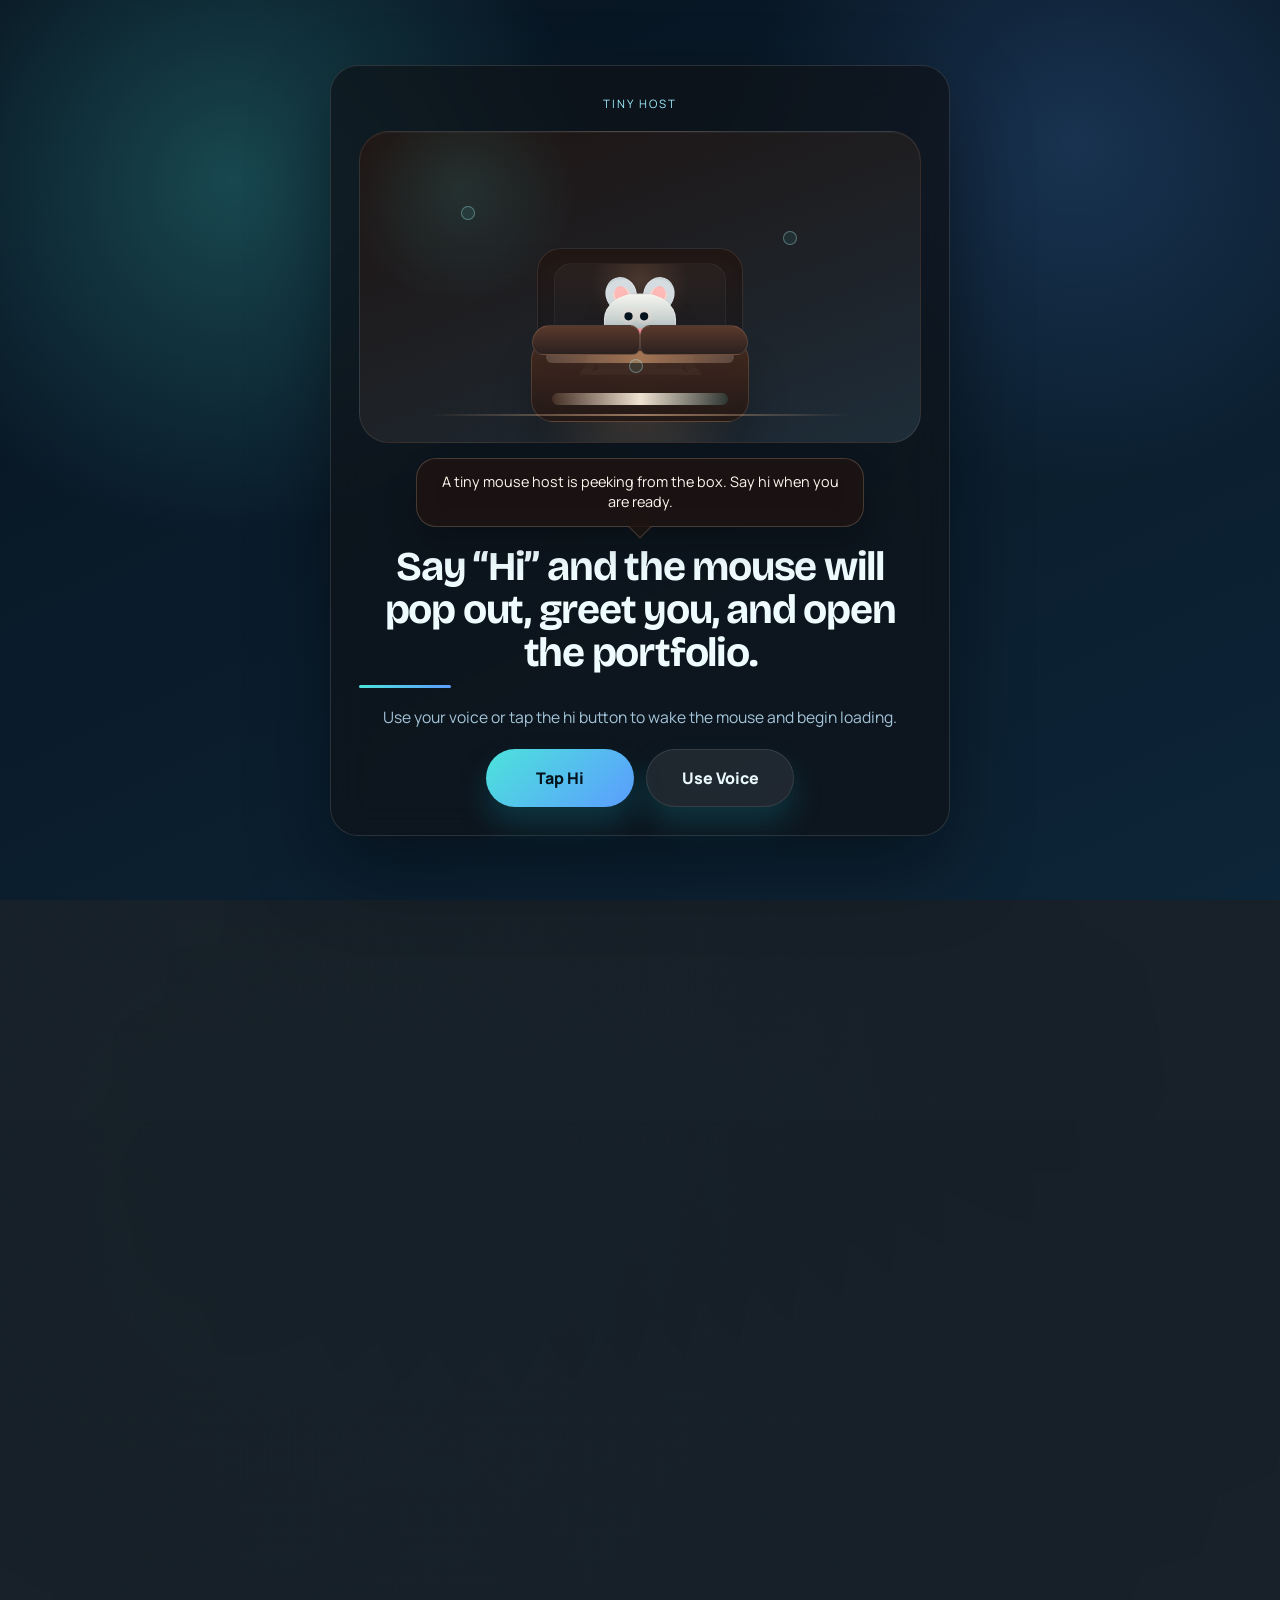
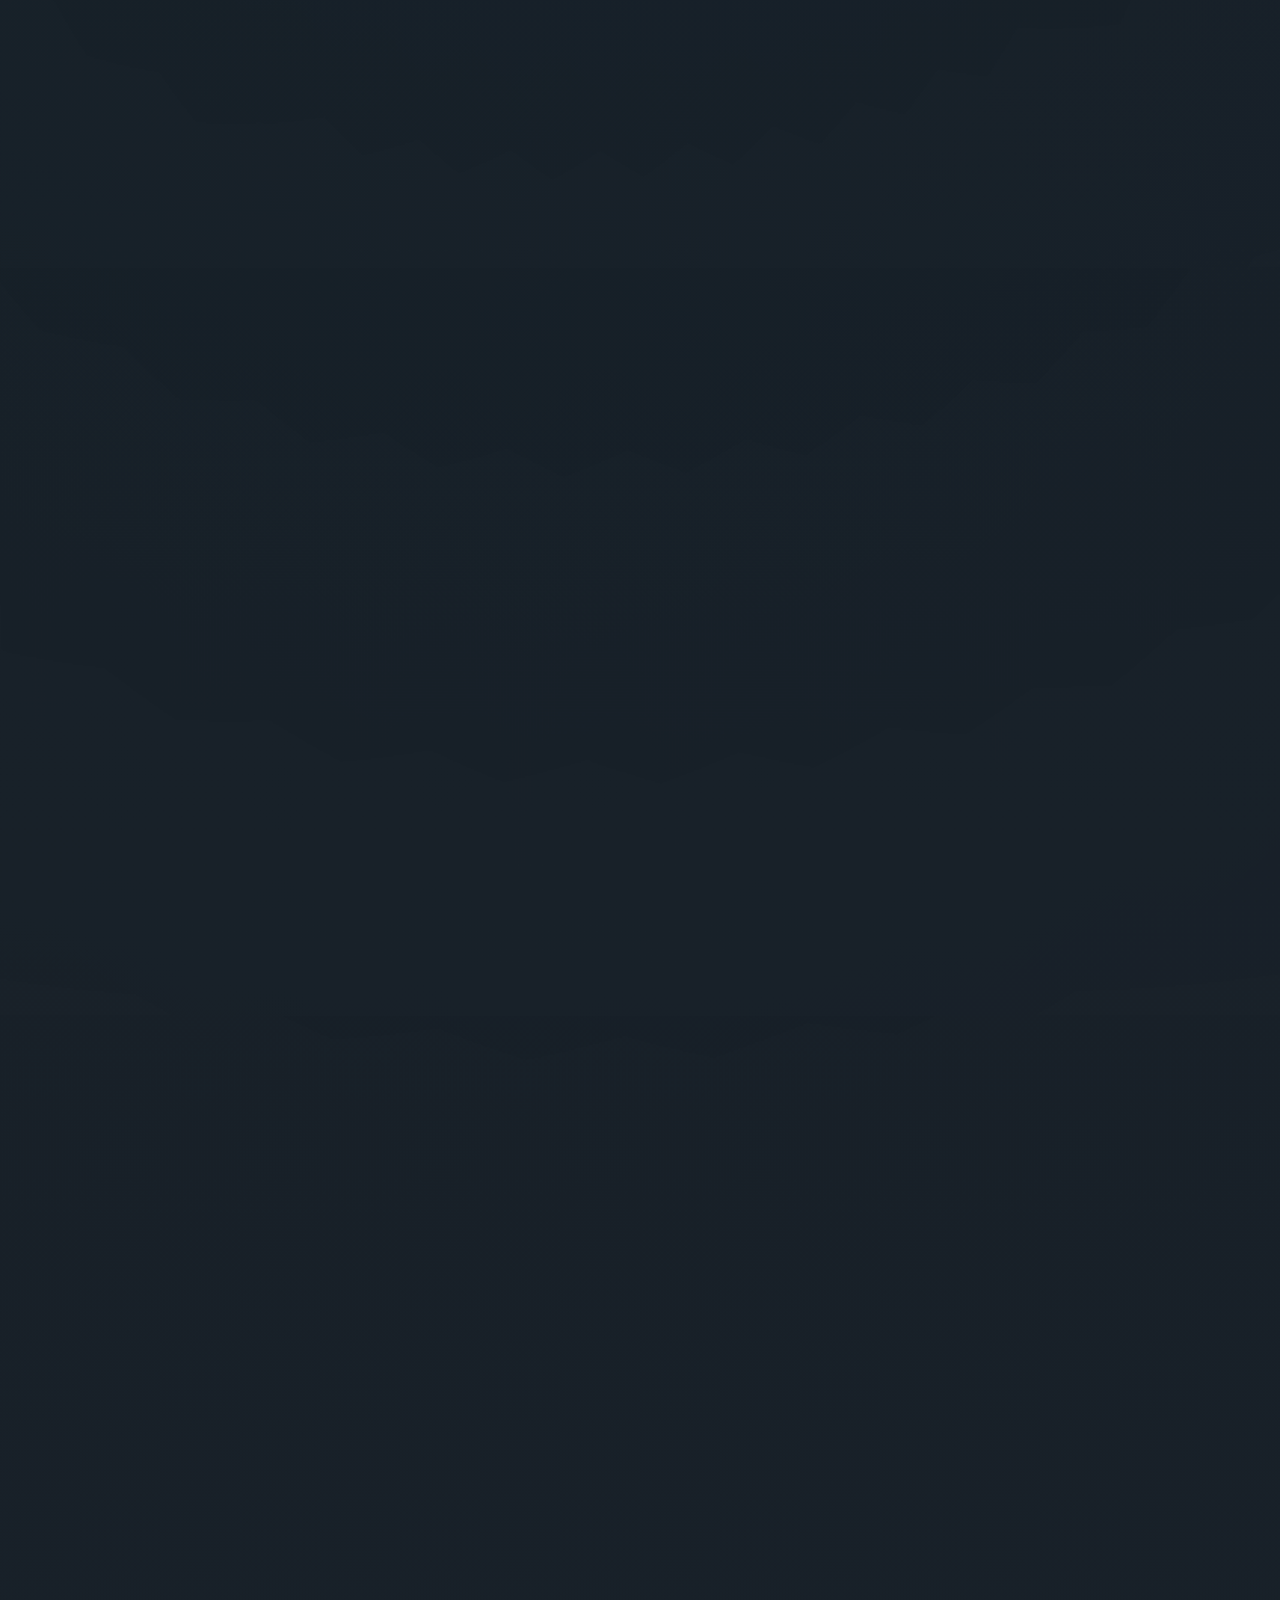
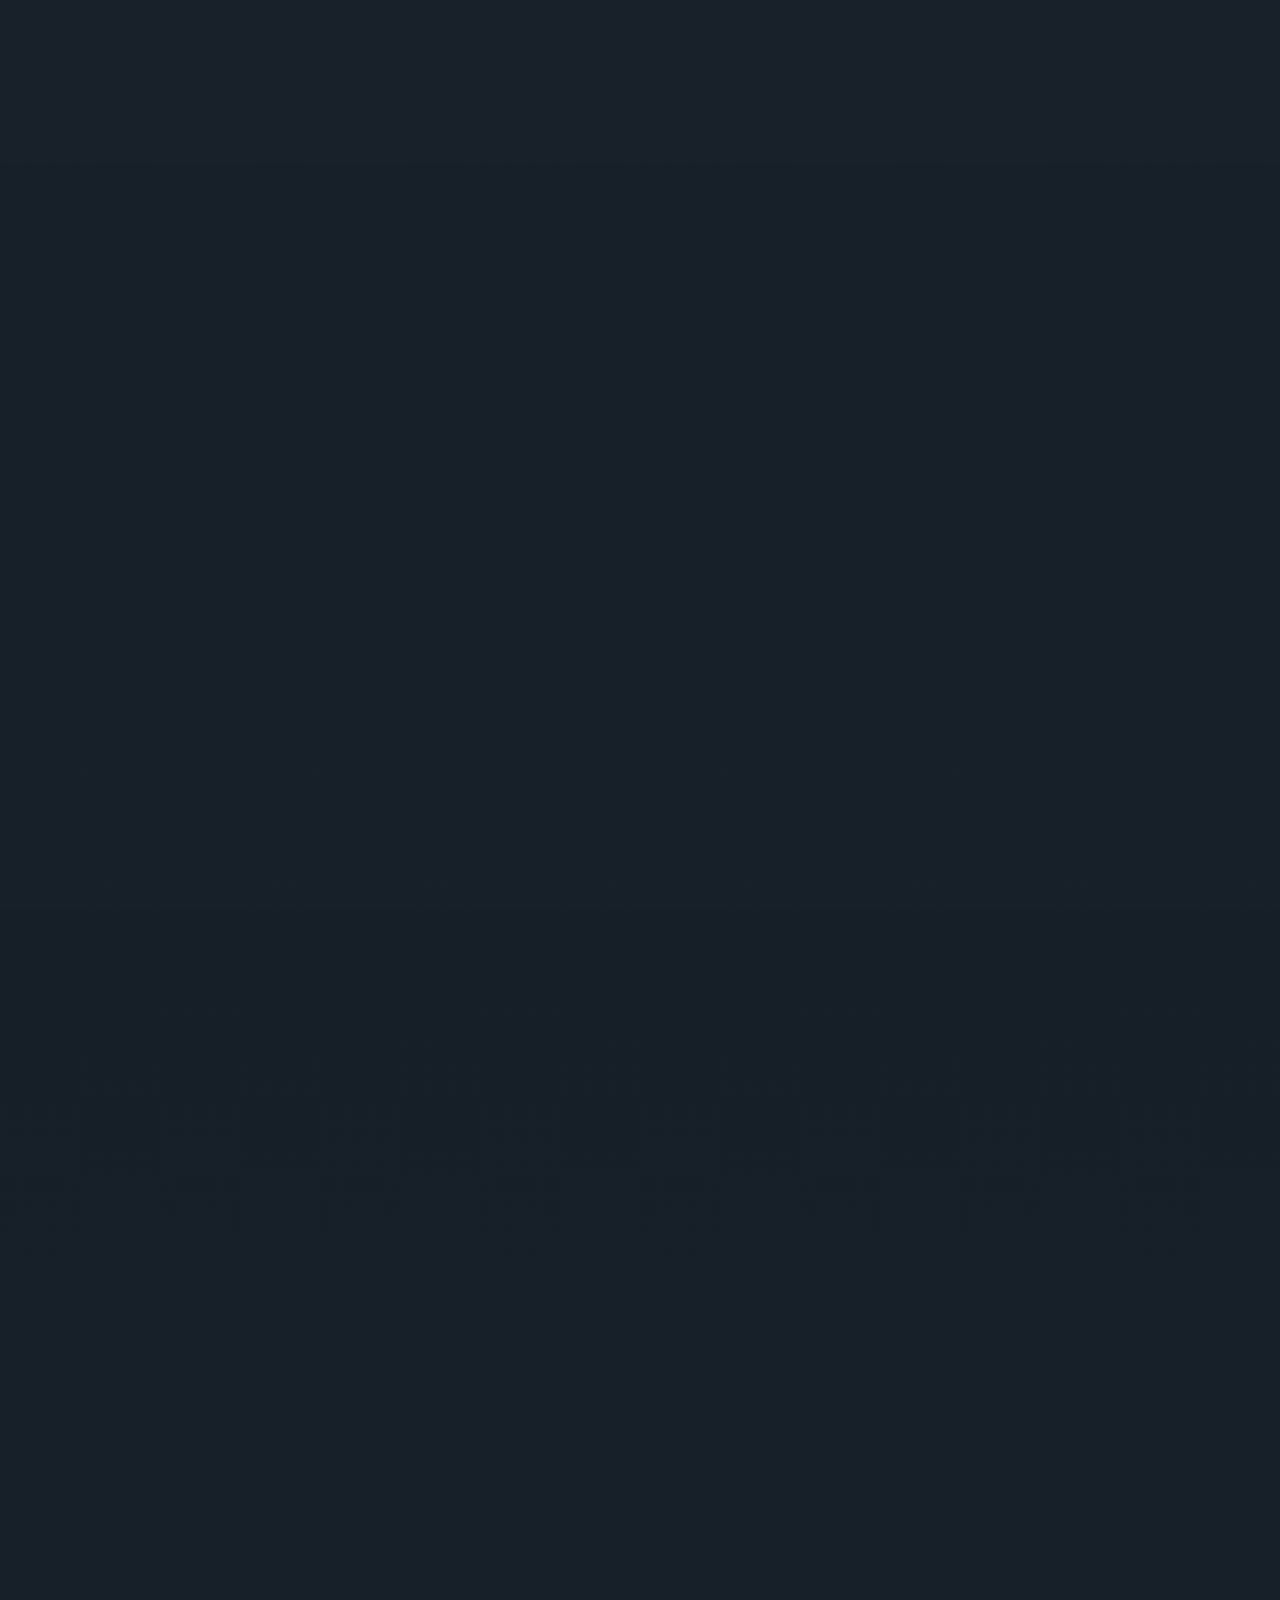
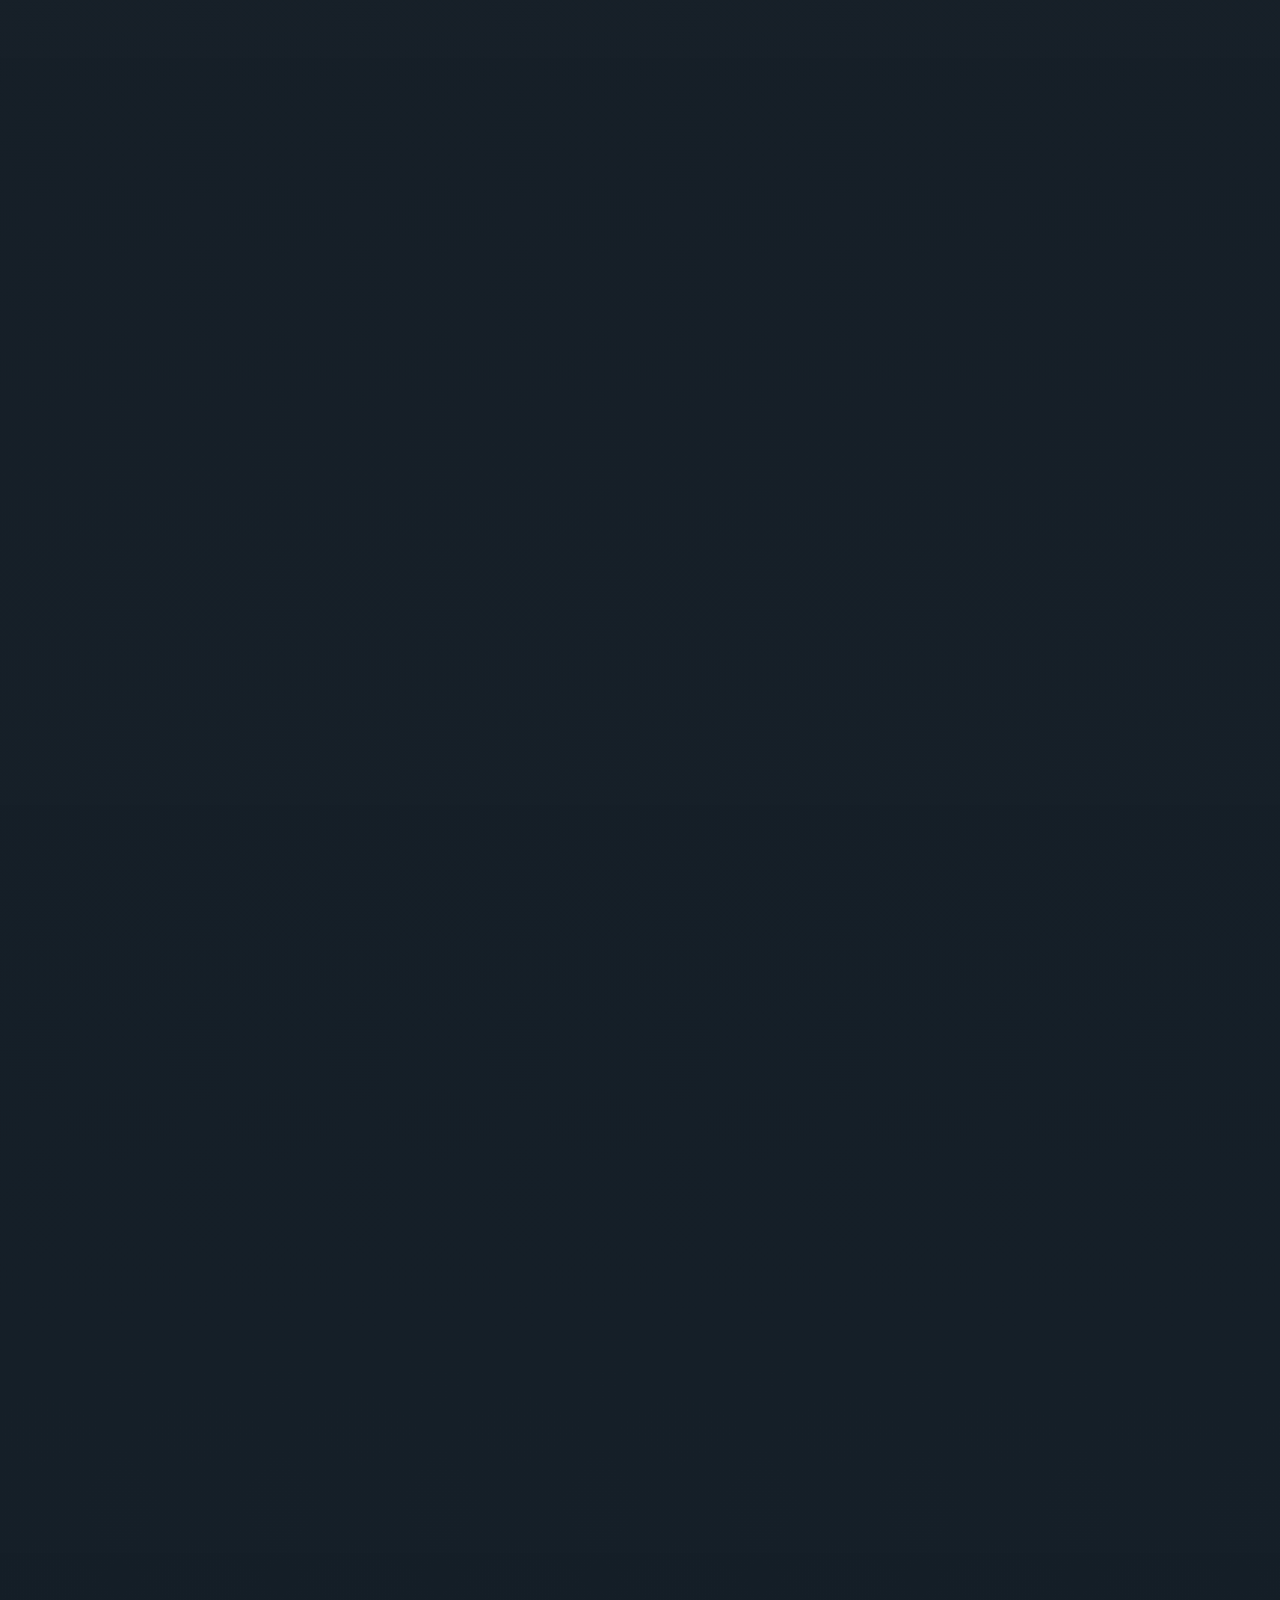
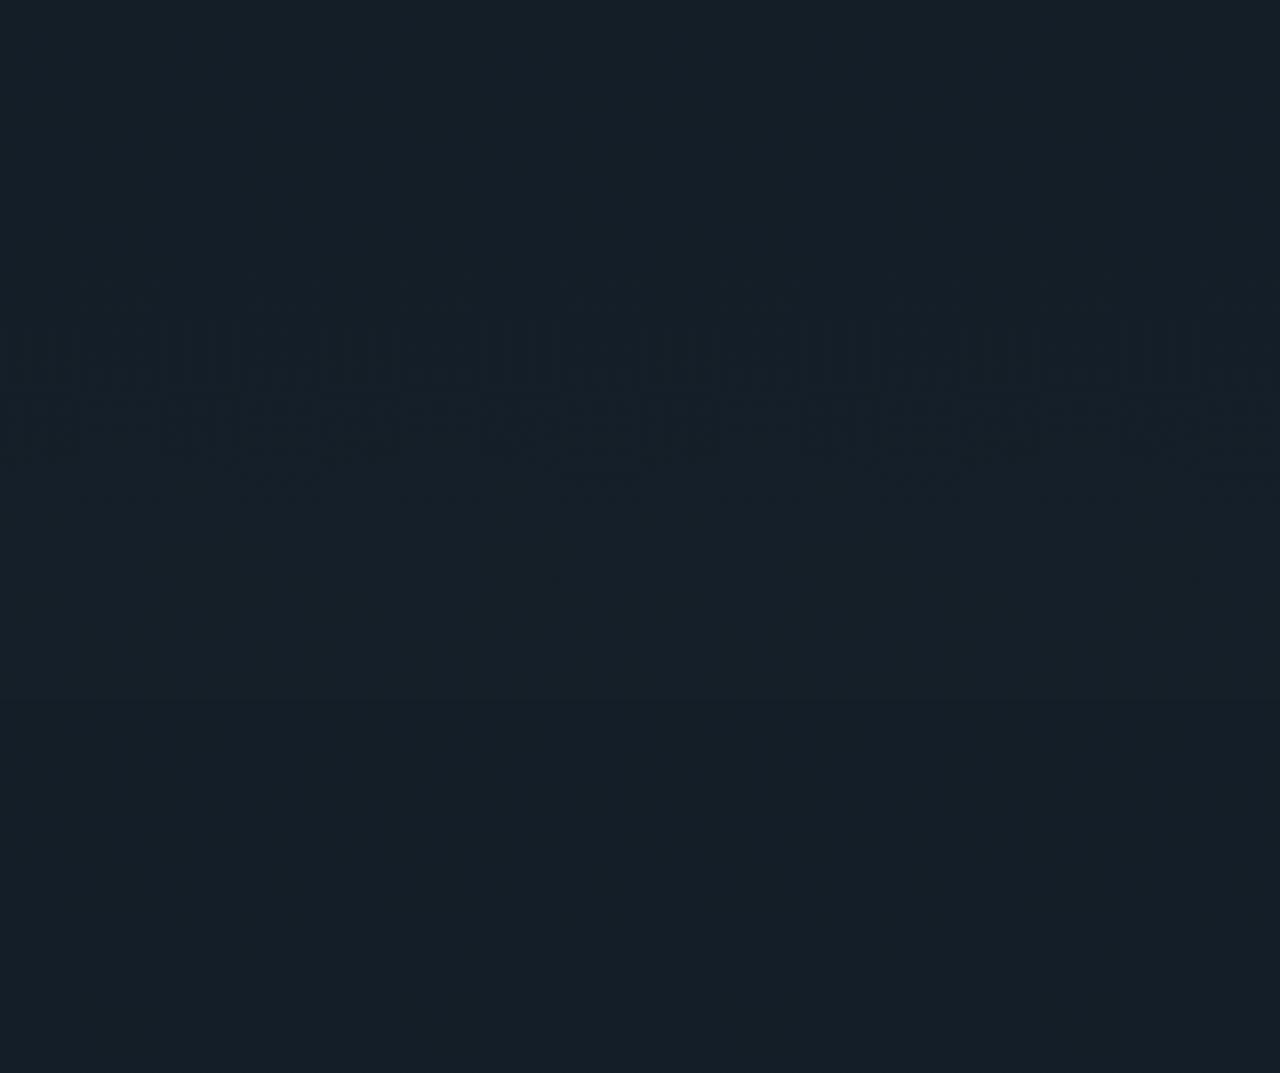
==== commit dd252730: "Add QurikSpace project to portfolio" ====
--- a/portfolio.html
+++ b/portfolio.html
@@ -344,8 +344,8 @@
             <p class="section-intro">Selected case studies that combine exploration, predictive modeling, NLP, unsupervised learning, and business-oriented storytelling.</p>
             <div class="projects-metrics">
                 <article>
-                    <strong>5</strong>
-                    <span>Recent analytics and machine learning projects</span>
+                    <strong>6</strong>
+                    <span>Recent analytics, machine learning, and full-stack projects</span>
                 </article>
                 <article>
                     <strong>87%</strong>
@@ -364,7 +364,7 @@
                 <div class="projects-showcase-copy">
                     <p class="project-tag">3D Portfolio View</p>
                     <h3>Explore the portfolio like a floating analytics deck.</h3>
-                    <p class="project-copy">This 3D stage brings all five portfolio projects into one cinematic view so each case study is easier to identify before opening the details.</p>
+                    <p class="project-copy">This 3D stage brings all six portfolio projects into one cinematic view so each case study is easier to identify before opening the details.</p>
                     <div class="projects-showcase-actions">
                         <button class="showcase-nav" type="button" data-showcase-prev aria-label="Show previous project">Previous</button>
                         <button class="showcase-nav" type="button" data-showcase-next aria-label="Show next project">Next</button>
@@ -441,6 +441,18 @@
                             </div>
                             <a class="project-link" href="./project-traffic.html">Open Case Study</a>
                         </article>
+                        <article class="showcase-card" data-showcase-card>
+                            <span class="showcase-card-index">06</span>
+                            <p class="project-tag">Full-Stack Django</p>
+                            <h4>QurikSpace Student Freelancing Platform</h4>
+                            <p>Built a deployed student freelancing marketplace for gigs, orders, messaging, payments, reviews, and recommendations.</p>
+                            <div class="showcase-meta">
+                                <span>Django</span>
+                                <span>Docker</span>
+                                <span>Render</span>
+                            </div>
+                            <a class="project-link" href="./project-qurikspace.html">Open Case Study</a>
+                        </article>
                     </div>
                     <div class="showcase-dots" role="tablist" aria-label="Select portfolio project">
                         <button class="showcase-dot" type="button" data-showcase-dot="0" aria-label="Show rainfall prediction case"></button>
@@ -448,6 +460,7 @@
                         <button class="showcase-dot" type="button" data-showcase-dot="2" aria-label="Show purchase prediction case"></button>
                         <button class="showcase-dot" type="button" data-showcase-dot="3" aria-label="Show intent behind silence predictor case"></button>
                         <button class="showcase-dot" type="button" data-showcase-dot="4" aria-label="Show NYC traffic intelligence case"></button>
+                        <button class="showcase-dot" type="button" data-showcase-dot="5" aria-label="Show QurikSpace student freelancing platform case"></button>
                     </div>
                 </div>
             </article>
@@ -641,6 +654,46 @@
                                 <span>Pytest</span>
                             </div>
                             <a class="project-link" href="./project-traffic.html">Open Case Study</a>
+                        </div>
+                    </div>
+                </article>
+                <article class="project project-qurikspace">
+                    <span class="project-index" aria-hidden="true">06</span>
+                    <div class="project-visual project-visual-qurikspace" aria-label="QurikSpace student freelancing platform preview">
+                        <div class="visual-topline">
+                            <span>QurikSpace Marketplace</span>
+                            <strong>Live</strong>
+                        </div>
+                        <div class="qurikspace-browser" aria-hidden="true">
+                            <span></span>
+                            <span></span>
+                            <span></span>
+                            <strong>Student gigs</strong>
+                            <i>Orders</i>
+                            <i>Messages</i>
+                            <i>Reviews</i>
+                        </div>
+                        <div class="qurikspace-flow" aria-hidden="true">
+                            <span>Gig</span>
+                            <span>Pay</span>
+                            <span>Review</span>
+                        </div>
+                    </div>
+                    <div class="project-layer">
+                        <div class="project-head">
+                            <p class="project-tag">Full-Stack Django</p>
+                            <p class="project-stat-label">Render Deployment</p>
+                        </div>
+                        <h3>QurikSpace Student Freelancing Platform</h3>
+                        <p class="project-copy">A deployed student freelancing marketplace where students can offer services, manage gigs, receive orders, chat with clients, process payments, collect reviews, and get personalized recommendations.</p>
+                        <div class="project-footer">
+                            <div class="project-meta">
+                                <span>Django</span>
+                                <span>Docker</span>
+                                <span>GitHub Actions</span>
+                                <span>Render</span>
+                            </div>
+                            <a class="project-link" href="./project-qurikspace.html">Open Case Study</a>
                         </div>
                     </div>
                 </article>
--- a/portfolio.css
+++ b/portfolio.css
@@ -7086,12 +7086,14 @@
 .project-wide,
 .project-compact,
 .project-nlp,
-.project-traffic {
+.project-traffic,
+.project-qurikspace {
     min-height: 330px;
 }
 
 .project-nlp,
-.project-traffic {
+.project-traffic,
+.project-qurikspace {
     grid-column: span 6;
 }
 
@@ -7127,7 +7129,8 @@
 .project-wide .project-visual,
 .project-compact .project-visual,
 .project-nlp .project-visual,
-.project-traffic .project-visual {
+.project-traffic .project-visual,
+.project-qurikspace .project-visual {
     min-height: 170px;
 }
 
@@ -7497,12 +7500,97 @@
     text-align: center;
 }
 
+.project-visual-qurikspace {
+    background:
+        radial-gradient(circle at 78% 18%, rgba(95, 236, 177, 0.24), transparent 28%),
+        radial-gradient(circle at 18% 78%, rgba(96, 165, 250, 0.22), transparent 30%),
+        linear-gradient(135deg, #07151d, #102c34 54%, #1f213d);
+}
+
+.qurikspace-browser {
+    position: absolute;
+    left: 1rem;
+    right: 1rem;
+    top: 4.2rem;
+    bottom: 4.1rem;
+    display: grid;
+    grid-template-columns: repeat(3, minmax(0, 1fr));
+    gap: 0.55rem;
+    padding: 2.3rem 0.8rem 0.8rem;
+    border: 1px solid rgba(220, 255, 243, 0.14);
+    border-radius: 15px;
+    background: rgba(5, 16, 24, 0.62);
+    box-shadow: inset 0 1px 0 rgba(255, 255, 255, 0.08);
+}
+
+.qurikspace-browser::before {
+    content: "";
+    position: absolute;
+    inset: 0.75rem auto auto 0.8rem;
+    width: 0.55rem;
+    height: 0.55rem;
+    border-radius: 50%;
+    background: #ff6b6b;
+    box-shadow: 0.9rem 0 0 #ffd166, 1.8rem 0 0 #63e6be;
+}
+
+.qurikspace-browser > span {
+    min-height: 3.1rem;
+    border-radius: 12px;
+    background:
+        linear-gradient(180deg, rgba(255, 255, 255, 0.18), transparent 40%),
+        rgba(255, 255, 255, 0.08);
+}
+
+.qurikspace-browser strong {
+    position: absolute;
+    left: 0.85rem;
+    right: 0.85rem;
+    top: 2.05rem;
+    color: #ffffff;
+    font-size: 0.84rem;
+}
+
+.qurikspace-browser i {
+    display: block;
+    padding: 0.42rem 0.34rem;
+    border-radius: 999px;
+    background: rgba(99, 230, 190, 0.14);
+    color: rgba(241, 255, 250, 0.9);
+    font-size: 0.68rem;
+    font-style: normal;
+    font-weight: 800;
+    text-align: center;
+}
+
+.qurikspace-flow {
+    position: absolute;
+    left: 1rem;
+    right: 1rem;
+    bottom: 1rem;
+    display: grid;
+    grid-template-columns: repeat(3, minmax(0, 1fr));
+    gap: 0.45rem;
+}
+
+.qurikspace-flow span {
+    padding: 0.5rem 0.35rem;
+    border: 1px solid rgba(255, 255, 255, 0.1);
+    border-radius: 10px;
+    background: rgba(7, 14, 24, 0.58);
+    color: rgba(244, 249, 255, 0.86);
+    font-size: 0.7rem;
+    font-weight: 800;
+    text-align: center;
+}
+
 @media (max-width: 760px) {
     .project-poster,
     .project-wide,
     .project-compact,
     .project-nlp,
-    .project-traffic {
+    .project-traffic,
+    .project-qurikspace {
         grid-column: auto;
         min-height: auto;
     }
@@ -7517,7 +7605,8 @@
     .project-wide .project-visual,
     .project-compact .project-visual,
     .project-nlp .project-visual,
-    .project-traffic .project-visual {
+    .project-traffic .project-visual,
+    .project-qurikspace .project-visual {
         min-height: 180px;
     }
 }
